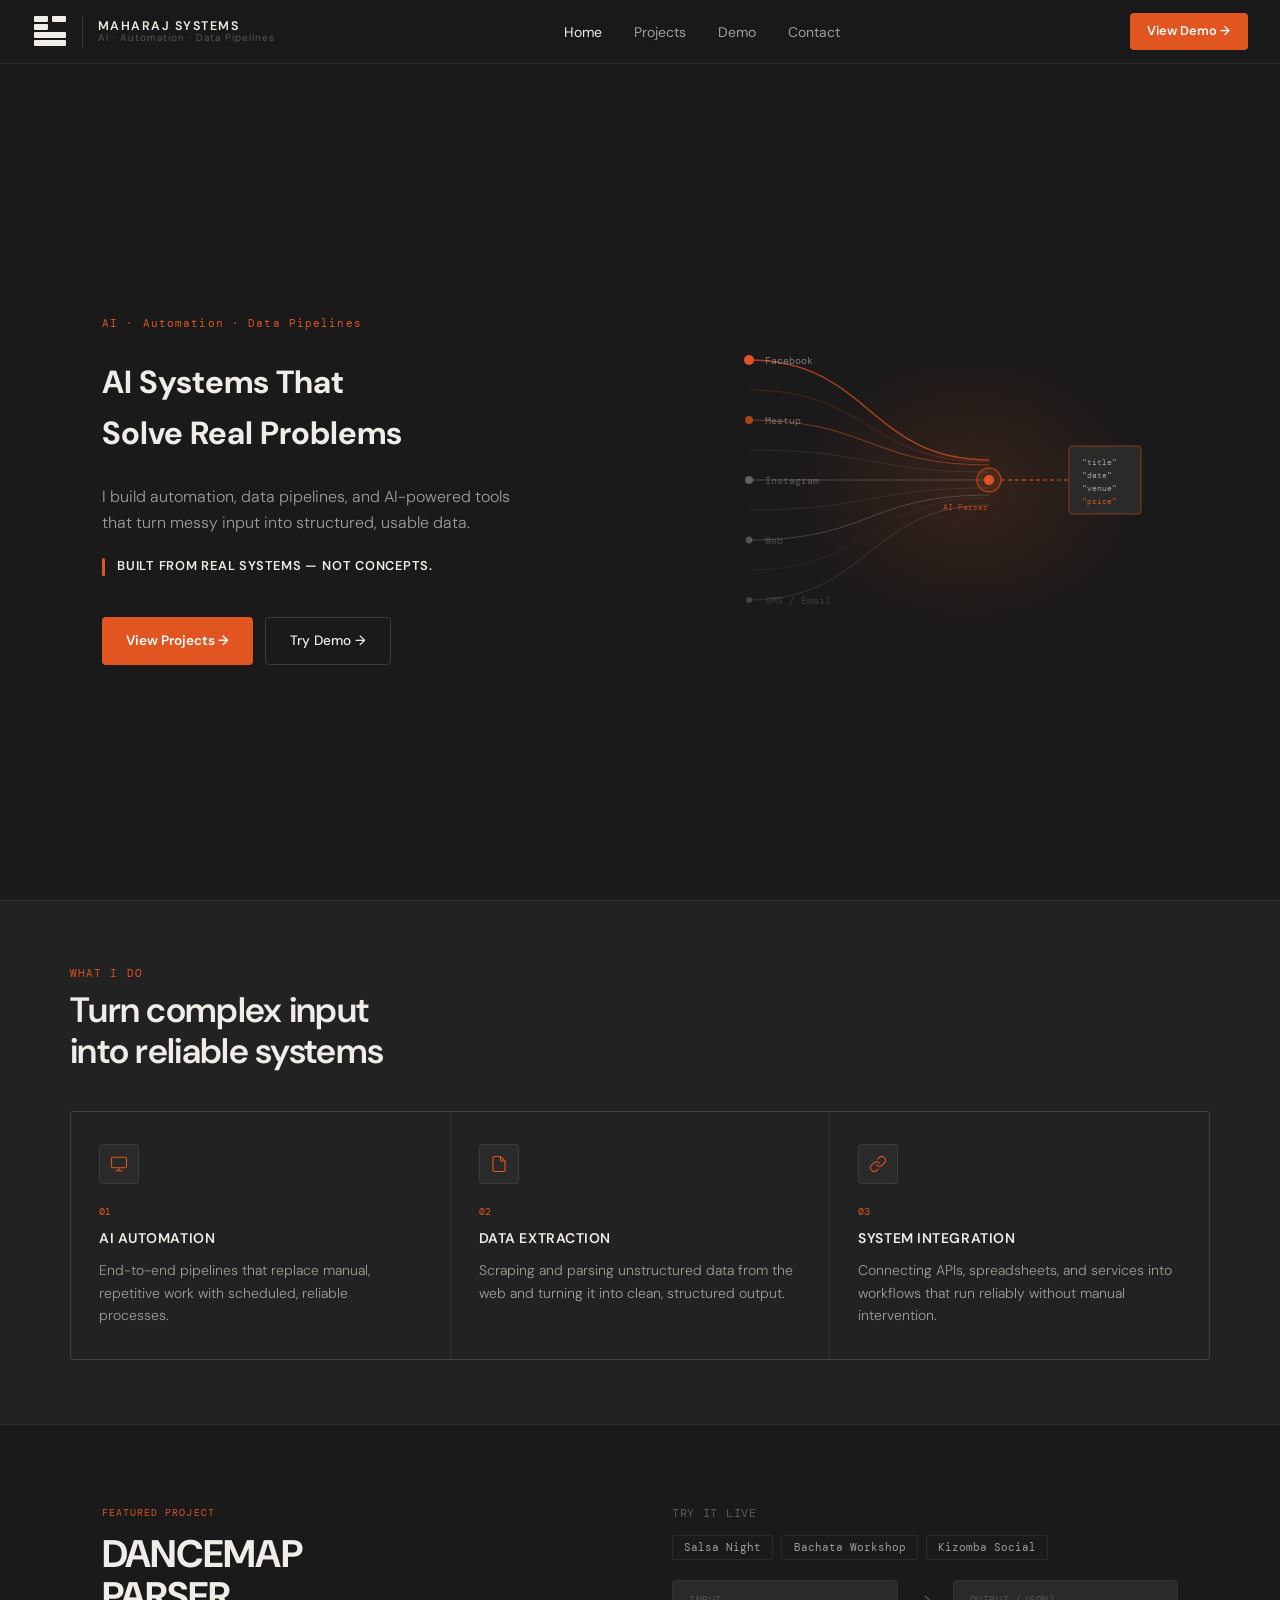
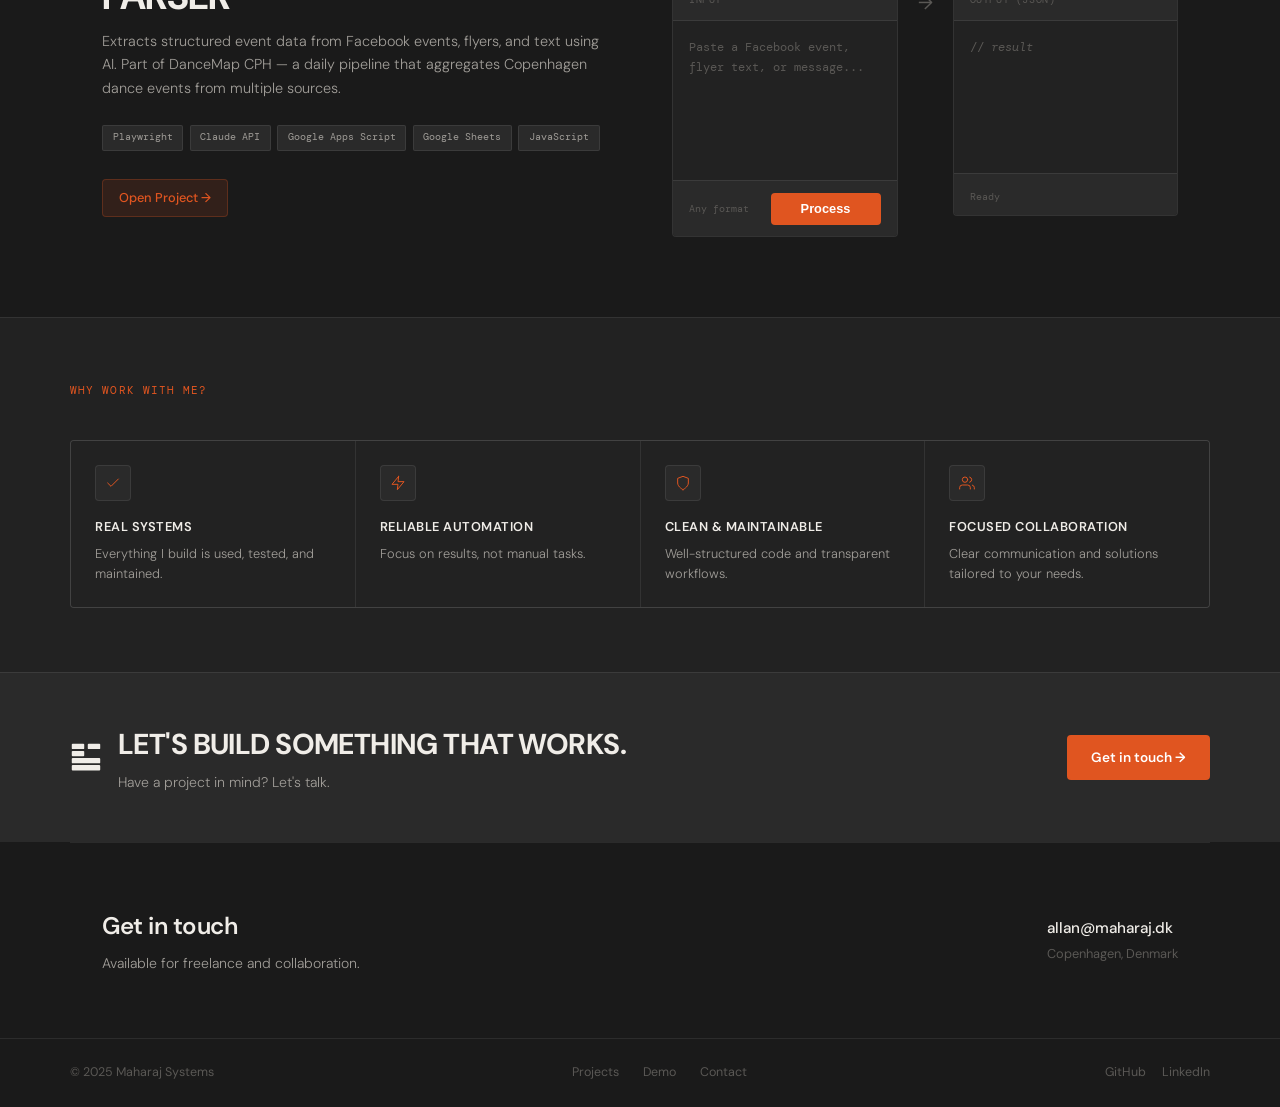
==== index.html @ 6505df43 "Add files via upload" ====
<!DOCTYPE html>
<html lang="en">
<head>
  <meta charset="UTF-8"/>
  <meta name="viewport" content="width=device-width, initial-scale=1.0"/>
  <title>Maharaj Systems — AI · Automation · Data Pipelines</title>
  <meta name="description" content="I build automation, data pipelines, and AI-powered tools that turn messy input into structured, usable data."/>
  <meta property="og:title" content="Maharaj Systems"/>
  <meta property="og:url" content="https://maharaj.dk"/>
  <link rel="stylesheet" href="styles.css"/>
  <link rel="icon" href="data:image/svg+xml,<svg xmlns='http://www.w3.org/2000/svg' viewBox='0 0 32 32'><rect width='32' height='32' fill='%231a1a1a'/><rect x='6' y='8' width='8' height='16' rx='1' fill='%23e05520'/><rect x='18' y='8' width='8' height='16' rx='1' fill='%23e05520'/></svg>"/>
</head>
<body>

<!-- NAV -->
<nav>
  <a class="nav-logo" href="index.html">
    <!-- MS Logo SVG -->
    <svg width="36" height="36" viewBox="0 0 36 36" fill="none" xmlns="http://www.w3.org/2000/svg">
      <rect x="2" y="2" width="14" height="6" rx="1" fill="#f0ede8"/>
      <rect x="2" y="10" width="14" height="6" rx="1" fill="#f0ede8"/>
      <rect x="20" y="2" width="14" height="6" rx="1" fill="#f0ede8"/>
      <rect x="2" y="18" width="32" height="6" rx="1" fill="#f0ede8"/>
      <rect x="2" y="26" width="32" height="6" rx="1" fill="#f0ede8"/>
    </svg>
    <div class="nav-logo-divider"></div>
    <div class="nav-logo-text">
      <span class="nav-logo-name">Maharaj Systems</span>
      <span class="nav-logo-tag">AI · Automation · Data Pipelines</span>
    </div>
  </a>
  <button class="nav-toggle" aria-label="Toggle menu">
    <span></span><span></span><span></span>
  </button>
  <ul class="nav-links">
    <li><a href="index.html" class="active">Home</a></li>
    <li><a href="projects.html">Projects</a></li>
    <li><a href="demo.html">Demo</a></li>
    <li><a href="#contact">Contact</a></li>
  </ul>
  <a href="demo.html" class="btn-nav">View Demo →</a>
</nav>

<main>

  <!-- HERO -->
  <div class="hero-wrap">
    <div class="hero-content">
      <p class="hero-label">AI · Automation · Data Pipelines</p>
      <h1>AI Systems That<br>Solve Real Problems</h1>
      <p class="hero-sub">I build automation, data pipelines, and AI-powered tools that turn messy input into structured, usable data.</p>
      <div class="hero-proof">
        <div class="hero-proof-bar"></div>
        <span class="hero-proof-text">Built from real systems — not concepts.</span>
      </div>
      <div class="hero-actions">
        <a href="projects.html" class="btn-primary">View Projects →</a>
        <a href="demo.html" class="btn-secondary">Try Demo →</a>
      </div>
    </div>

    <!-- Pipeline graphic -->
    <div class="hero-graphic">
      <svg class="pipeline-svg" viewBox="0 0 480 420" fill="none" xmlns="http://www.w3.org/2000/svg">
        <defs>
          <radialGradient id="glow" cx="50%" cy="50%" r="50%">
            <stop offset="0%" stop-color="#e05520" stop-opacity="0.15"/>
            <stop offset="100%" stop-color="#e05520" stop-opacity="0"/>
          </radialGradient>
        </defs>

        <!-- Background glow -->
        <ellipse cx="300" cy="210" rx="180" ry="140" fill="url(#glow)"/>

        <!-- Flow lines from left nodes to right -->
        <path d="M 80 80 C 200 80 200 180 320 180" stroke="#e05520" stroke-width="1.5" stroke-opacity="0.7" fill="none"/>
        <path d="M 80 140 C 200 140 200 185 320 185" stroke="#e05520" stroke-width="1.2" stroke-opacity="0.5" fill="none"/>
        <path d="M 80 200 C 200 200 200 200 320 200" stroke="#a8a69f" stroke-width="1" stroke-opacity="0.35" fill="none"/>
        <path d="M 80 260 C 200 260 200 215 320 215" stroke="#a8a69f" stroke-width="1" stroke-opacity="0.3" fill="none"/>
        <path d="M 80 320 C 200 320 200 225 320 225" stroke="#a8a69f" stroke-width="0.8" stroke-opacity="0.25" fill="none"/>

        <!-- Extra subtle lines -->
        <path d="M 80 110 C 200 110 200 182 320 182" stroke="#e05520" stroke-width="0.7" stroke-opacity="0.35" fill="none"/>
        <path d="M 80 170 C 200 170 200 192 320 192" stroke="#a8a69f" stroke-width="0.7" stroke-opacity="0.22" fill="none"/>
        <path d="M 80 230 C 200 230 200 208 320 208" stroke="#a8a69f" stroke-width="0.7" stroke-opacity="0.2" fill="none"/>
        <path d="M 80 290 C 200 290 200 218 320 218" stroke="#a8a69f" stroke-width="0.6" stroke-opacity="0.15" fill="none"/>

        <!-- Left nodes (sources) -->
        <circle cx="80" cy="80"  r="5" fill="#e05520"/>
        <circle cx="80" cy="140" r="4" fill="#e05520" fill-opacity="0.7"/>
        <circle cx="80" cy="200" r="4" fill="#a8a69f" fill-opacity="0.5"/>
        <circle cx="80" cy="260" r="3.5" fill="#a8a69f" fill-opacity="0.4"/>
        <circle cx="80" cy="320" r="3" fill="#a8a69f" fill-opacity="0.3"/>

        <!-- Source labels -->
        <text x="96" y="84" font-family="DM Mono, monospace" font-size="10" fill="#a8a69f" fill-opacity="0.7">Facebook</text>
        <text x="96" y="144" font-family="DM Mono, monospace" font-size="10" fill="#a8a69f" fill-opacity="0.6">Meetup</text>
        <text x="96" y="204" font-family="DM Mono, monospace" font-size="10" fill="#a8a69f" fill-opacity="0.45">Instagram</text>
        <text x="96" y="264" font-family="DM Mono, monospace" font-size="10" fill="#a8a69f" fill-opacity="0.35">Web</text>
        <text x="96" y="324" font-family="DM Mono, monospace" font-size="10" fill="#a8a69f" fill-opacity="0.25">SMS / Email</text>

        <!-- Right collector node -->
        <circle cx="320" cy="200" r="12" fill="#e05520" fill-opacity="0.15" stroke="#e05520" stroke-width="1.5" stroke-opacity="0.6"/>
        <circle cx="320" cy="200" r="5" fill="#e05520"/>

        <!-- Output line -->
        <path d="M 332 200 L 400 200" stroke="#e05520" stroke-width="1.5" stroke-opacity="0.7" stroke-dasharray="4 3"/>

        <!-- Output box -->
        <rect x="400" y="166" width="72" height="68" rx="3" fill="#2a2a2a" stroke="#e05520" stroke-width="1" stroke-opacity="0.5"/>
        <text x="413" y="185" font-family="DM Mono, monospace" font-size="7.5" fill="#a8a69f">"title"</text>
        <text x="413" y="198" font-family="DM Mono, monospace" font-size="7.5" fill="#a8a69f">"date"</text>
        <text x="413" y="211" font-family="DM Mono, monospace" font-size="7.5" fill="#a8a69f">"venue"</text>
        <text x="413" y="224" font-family="DM Mono, monospace" font-size="7.5" fill="#e05520">"price"</text>

        <!-- Collector label -->
        <text x="296" y="230" font-family="DM Mono, monospace" font-size="8" fill="#e05520" fill-opacity="0.8" text-anchor="middle">AI Parser</text>
      </svg>
    </div>
  </div>

  <!-- WHAT I DO -->
  <div class="services-wrap">
    <div class="services-inner">
      <p class="section-label">What I do</p>
      <h2 class="section-title">Turn complex input<br>into reliable systems</h2>
      <div class="services-grid">
        <div class="svc-card fade-in">
          <div class="svc-icon">
            <svg width="18" height="18" viewBox="0 0 24 24" fill="none" stroke="#e05520" stroke-width="1.5" stroke-linecap="round">
              <rect x="2" y="3" width="20" height="14" rx="2"/><path d="M8 21h8M12 17v4"/>
            </svg>
          </div>
          <div class="svc-num">01</div>
          <div class="svc-title">AI Automation</div>
          <p class="svc-desc">End-to-end pipelines that replace manual, repetitive work with scheduled, reliable processes.</p>
        </div>
        <div class="svc-card fade-in">
          <div class="svc-icon">
            <svg width="18" height="18" viewBox="0 0 24 24" fill="none" stroke="#e05520" stroke-width="1.5" stroke-linecap="round">
              <path d="M14 2H6a2 2 0 0 0-2 2v16a2 2 0 0 0 2 2h12a2 2 0 0 0 2-2V8z"/><polyline points="14 2 14 8 20 8"/>
            </svg>
          </div>
          <div class="svc-num">02</div>
          <div class="svc-title">Data Extraction</div>
          <p class="svc-desc">Scraping and parsing unstructured data from the web and turning it into clean, structured output.</p>
        </div>
        <div class="svc-card fade-in">
          <div class="svc-icon">
            <svg width="18" height="18" viewBox="0 0 24 24" fill="none" stroke="#e05520" stroke-width="1.5" stroke-linecap="round">
              <path d="M10 13a5 5 0 0 0 7.54.54l3-3a5 5 0 0 0-7.07-7.07l-1.72 1.71"/><path d="M14 11a5 5 0 0 0-7.54-.54l-3 3a5 5 0 0 0 7.07 7.07l1.71-1.71"/>
            </svg>
          </div>
          <div class="svc-num">03</div>
          <div class="svc-title">System Integration</div>
          <p class="svc-desc">Connecting APIs, spreadsheets, and services into workflows that run reliably without manual intervention.</p>
        </div>
      </div>
    </div>
  </div>

  <!-- FEATURED PROJECT + LIVE DEMO -->
  <div class="featured-wrap">
    <div class="featured-inner">
      <div class="featured-left fade-in">
        <p class="featured-tag">Featured project</p>
        <h2 class="featured-title">DanceMap<br>Parser</h2>
        <p class="featured-desc">Extracts structured event data from Facebook events, flyers, and text using AI. Part of DanceMap CPH — a daily pipeline that aggregates Copenhagen dance events from multiple sources.</p>
        <div class="featured-tags">
          <span class="tag">Playwright</span>
          <span class="tag">Claude API</span>
          <span class="tag">Google Apps Script</span>
          <span class="tag">Google Sheets</span>
          <span class="tag">JavaScript</span>
        </div>
        <a href="projects.html#dancemap" class="btn-accent-outline">Open Project →</a>
      </div>

      <div class="featured-right fade-in">
        <p style="font-size:.72rem;font-family:var(--font-m);color:var(--text-3);letter-spacing:.06em;text-transform:uppercase;margin-bottom:.75rem;">Try it live</p>
        <div class="demo-chips-row">
          <button class="demo-chip">Salsa Night</button>
          <button class="demo-chip">Bachata Workshop</button>
          <button class="demo-chip">Kizomba Social</button>
        </div>
        <div style="display:grid;grid-template-columns:1fr auto 1fr;gap:.75rem;align-items:start;">
          <div class="demo-card">
            <div class="demo-card-header">
              <span class="demo-card-title">Input</span>
            </div>
            <div class="demo-card-body">
              <textarea class="demo-ta" id="input" placeholder="Paste a Facebook event, flyer text, or message..."></textarea>
            </div>
            <div class="demo-card-footer">
              <span class="demo-hint">Any format</span>
              <button class="btn-process" id="processBtn">Process</button>
            </div>
          </div>
          <div class="demo-arrow">→</div>
          <div class="demo-card">
            <div class="demo-card-header">
              <span class="demo-card-title">Output (JSON)</span>
            </div>
            <div class="demo-card-body">
              <div class="demo-output" id="output"><span style="color:var(--text-3);font-style:italic">// result</span></div>
            </div>
            <div class="demo-status-bar">
              <span class="demo-status-txt" id="demoStatus">Ready</span>
            </div>
          </div>
        </div>
      </div>
    </div>
  </div>

  <!-- WHY WORK WITH ME -->
  <div class="why-wrap">
    <div class="why-inner">
      <p class="section-label">Why work with me?</p>
      <div class="why-grid">
        <div class="why-card fade-in">
          <div class="why-icon">
            <svg width="16" height="16" viewBox="0 0 24 24" fill="none" stroke="#e05520" stroke-width="1.5" stroke-linecap="round"><polyline points="20 6 9 17 4 12"/></svg>
          </div>
          <div class="why-title">Real Systems</div>
          <p class="why-desc">Everything I build is used, tested, and maintained.</p>
        </div>
        <div class="why-card fade-in">
          <div class="why-icon">
            <svg width="16" height="16" viewBox="0 0 24 24" fill="none" stroke="#e05520" stroke-width="1.5" stroke-linecap="round"><polygon points="13 2 3 14 12 14 11 22 21 10 12 10 13 2"/></svg>
          </div>
          <div class="why-title">Reliable Automation</div>
          <p class="why-desc">Focus on results, not manual tasks.</p>
        </div>
        <div class="why-card fade-in">
          <div class="why-icon">
            <svg width="16" height="16" viewBox="0 0 24 24" fill="none" stroke="#e05520" stroke-width="1.5" stroke-linecap="round"><path d="M12 22s8-4 8-10V5l-8-3-8 3v7c0 6 8 10 8 10z"/></svg>
          </div>
          <div class="why-title">Clean & Maintainable</div>
          <p class="why-desc">Well-structured code and transparent workflows.</p>
        </div>
        <div class="why-card fade-in">
          <div class="why-icon">
            <svg width="16" height="16" viewBox="0 0 24 24" fill="none" stroke="#e05520" stroke-width="1.5" stroke-linecap="round"><path d="M17 21v-2a4 4 0 0 0-4-4H5a4 4 0 0 0-4 4v2"/><circle cx="9" cy="7" r="4"/><path d="M23 21v-2a4 4 0 0 0-3-3.87"/><path d="M16 3.13a4 4 0 0 1 0 7.75"/></svg>
          </div>
          <div class="why-title">Focused Collaboration</div>
          <p class="why-desc">Clear communication and solutions tailored to your needs.</p>
        </div>
      </div>
    </div>
  </div>

  <!-- CTA BANNER -->
  <div class="cta-banner">
    <div class="cta-inner">
      <div class="cta-logo-area">
        <svg width="32" height="32" viewBox="0 0 36 36" fill="none" xmlns="http://www.w3.org/2000/svg">
          <rect x="2" y="2" width="14" height="6" rx="1" fill="#f0ede8"/>
          <rect x="2" y="10" width="14" height="6" rx="1" fill="#f0ede8"/>
          <rect x="20" y="2" width="14" height="6" rx="1" fill="#f0ede8"/>
          <rect x="2" y="18" width="32" height="6" rx="1" fill="#f0ede8"/>
          <rect x="2" y="26" width="32" height="6" rx="1" fill="#f0ede8"/>
        </svg>
        <div class="cta-text">
          <h2>Let's build something that works.</h2>
          <p>Have a project in mind? Let's talk.</p>
        </div>
      </div>
      <a href="mailto:allan@maharaj.dk" class="btn-primary">Get in touch →</a>
    </div>
  </div>

  <!-- CONTACT -->
  <section id="contact" class="contact-section fade-in">
    <div>
      <h2 class="contact-title">Get in touch</h2>
      <p class="contact-sub">Available for freelance and collaboration.</p>
    </div>
    <div>
      <a href="mailto:allan@maharaj.dk" class="contact-email">allan@maharaj.dk</a>
      <p class="contact-loc">Copenhagen, Denmark</p>
    </div>
  </section>

</main>

<footer>
  <div class="footer-inner">
    <div class="footer-copy">© 2025 Maharaj Systems</div>
    <div class="footer-links">
      <a href="projects.html">Projects</a>
      <a href="demo.html">Demo</a>
      <a href="#contact">Contact</a>
    </div>
    <div class="footer-social">
      <a href="#">GitHub</a>
      <a href="#">LinkedIn</a>
    </div>
  </div>
</footer>

<script src="app.js"></script>
</body>
</html>
---- styles.css ----
@import url('https://fonts.googleapis.com/css2?family=DM+Sans:ital,opsz,wght@0,9..40,300;0,9..40,400;0,9..40,500;0,9..40,600;0,9..40,700;1,9..40,300&family=DM+Mono:wght@400;500&display=swap');

*, *::before, *::after { box-sizing: border-box; margin: 0; padding: 0; }

:root {
  --bg:        #1a1a1a;
  --bg-2:      #222222;
  --bg-3:      #2a2a2a;
  --bg-4:      #333333;
  --surface:   #242424;
  --text:      #f0ede8;
  --text-2:    #a09d98;
  --text-3:    #5a5855;
  --accent:    #e05520;
  --accent-h:  #f06030;
  --accent-2:  rgba(224,85,32,0.12);
  --border:    rgba(255,255,255,0.08);
  --border-2:  rgba(255,255,255,0.14);
  --font-s:    'DM Sans', system-ui, sans-serif;
  --font-m:    'DM Mono', monospace;
  --r:         4px;
  --max:       1140px;
}

html { scroll-behavior: smooth; }

body {
  background: var(--bg);
  color: var(--text);
  font-family: var(--font-s);
  font-size: 16px;
  line-height: 1.6;
  -webkit-font-smoothing: antialiased;
  overflow-x: hidden;
}

::selection { background: var(--accent); color: #fff; }

/* ── NAV ── */
nav {
  position: fixed;
  top: 0; left: 0; right: 0;
  z-index: 100;
  height: 64px;
  display: flex;
  align-items: center;
  justify-content: space-between;
  padding: 0 2rem;
  background: rgba(26,26,26,0.92);
  backdrop-filter: blur(12px);
  border-bottom: 1px solid var(--border);
}

.nav-logo {
  display: flex;
  align-items: center;
  gap: 0.9rem;
  text-decoration: none;
}

.nav-logo-divider {
  width: 1px;
  height: 32px;
  background: var(--border-2);
}

.nav-logo-text {
  display: flex;
  flex-direction: column;
  gap: 1px;
}

.nav-logo-name {
  font-size: 0.78rem;
  font-weight: 600;
  letter-spacing: 0.12em;
  text-transform: uppercase;
  color: var(--text);
  line-height: 1;
}

.nav-logo-tag {
  font-size: 0.62rem;
  font-weight: 400;
  letter-spacing: 0.1em;
  color: var(--text-3);
  line-height: 1;
}

.nav-links {
  display: flex;
  align-items: center;
  gap: 2rem;
  list-style: none;
}

.nav-links a {
  font-size: 0.875rem;
  color: var(--text-2);
  text-decoration: none;
  transition: color 0.15s;
}
.nav-links a:hover,
.nav-links a.active { color: var(--text); }

.btn-nav {
  font-size: 0.8rem;
  font-weight: 600;
  color: #fff;
  background: var(--accent);
  border: none;
  padding: 0.5rem 1.1rem;
  border-radius: var(--r);
  text-decoration: none;
  display: inline-flex;
  align-items: center;
  gap: 0.4rem;
  transition: background 0.15s;
  cursor: pointer;
}
.btn-nav:hover { background: var(--accent-h); }

.nav-toggle {
  display: none;
  flex-direction: column;
  gap: 5px;
  background: none;
  border: none;
  cursor: pointer;
  padding: 4px;
}
.nav-toggle span { display: block; width: 20px; height: 1.5px; background: var(--text); }

main { padding-top: 64px; }

/* ── HERO ── */
.hero-wrap {
  min-height: calc(100vh - 64px);
  display: grid;
  grid-template-columns: 1fr 1fr;
  align-items: center;
  gap: 0;
  max-width: var(--max);
  margin: 0 auto;
  padding: 5rem 2rem 4rem;
}

.hero-content { padding-right: 2rem; }

.hero-label {
  font-family: var(--font-m);
  font-size: 0.7rem;
  color: var(--accent);
  letter-spacing: 0.1em;
  margin-bottom: 1.5rem;
  animation: fadeUp 0.5s ease both;
}

.hero h1 {
  font-size: clamp(2.5rem, 5vw, 4rem);
  font-weight: 700;
  line-height: 1.05;
  letter-spacing: -0.02em;
  color: var(--text);
  animation: fadeUp 0.5s ease 0.07s both;
}

.hero-sub {
  margin-top: 1.5rem;
  font-size: 1rem;
  color: var(--text-2);
  max-width: 440px;
  line-height: 1.65;
  font-weight: 300;
  animation: fadeUp 0.5s ease 0.12s both;
}

.hero-proof {
  margin-top: 1.25rem;
  display: flex;
  align-items: center;
  gap: 0.75rem;
  animation: fadeUp 0.5s ease 0.15s both;
}

.hero-proof-bar {
  width: 3px;
  height: 18px;
  background: var(--accent);
  border-radius: 2px;
  flex-shrink: 0;
}

.hero-proof-text {
  font-size: 0.8rem;
  font-weight: 600;
  letter-spacing: 0.06em;
  text-transform: uppercase;
  color: var(--text);
}

.hero-actions {
  display: flex;
  gap: 0.75rem;
  margin-top: 2.5rem;
  flex-wrap: wrap;
  animation: fadeUp 0.5s ease 0.18s both;
}

/* ── PIPELINE GRAPHIC ── */
.hero-graphic {
  display: flex;
  align-items: center;
  justify-content: center;
  animation: fadeUp 0.6s ease 0.2s both;
}

.pipeline-svg {
  width: 100%;
  max-width: 480px;
  height: auto;
}

/* ── BUTTONS ── */
.btn-primary {
  font-size: 0.85rem;
  font-weight: 600;
  color: #fff;
  background: var(--accent);
  border: none;
  padding: 0.75rem 1.5rem;
  border-radius: var(--r);
  text-decoration: none;
  display: inline-flex;
  align-items: center;
  gap: 0.4rem;
  transition: background 0.15s;
  cursor: pointer;
}
.btn-primary:hover { background: var(--accent-h); }

.btn-secondary {
  font-size: 0.85rem;
  font-weight: 500;
  color: var(--text);
  background: transparent;
  border: 1px solid var(--border-2);
  padding: 0.75rem 1.5rem;
  border-radius: var(--r);
  text-decoration: none;
  display: inline-flex;
  align-items: center;
  gap: 0.4rem;
  transition: border-color 0.15s;
  cursor: pointer;
}
.btn-secondary:hover { border-color: var(--text-2); }

.btn-outline {
  font-size: 0.8rem;
  font-weight: 400;
  color: var(--text-2);
  background: transparent;
  border: 1px solid var(--border);
  padding: 0.5rem 1rem;
  border-radius: var(--r);
  text-decoration: none;
  display: inline-flex;
  align-items: center;
  gap: 0.35rem;
  transition: all 0.15s;
  cursor: pointer;
}
.btn-outline:hover { color: var(--text); border-color: var(--border-2); }

.btn-accent-outline {
  font-size: 0.8rem;
  font-weight: 500;
  color: var(--accent);
  background: var(--accent-2);
  border: 1px solid rgba(224,85,32,0.25);
  padding: 0.5rem 1rem;
  border-radius: var(--r);
  text-decoration: none;
  display: inline-flex;
  align-items: center;
  gap: 0.35rem;
  transition: background 0.15s;
  cursor: pointer;
}
.btn-accent-outline:hover { background: rgba(224,85,32,0.2); }

/* ── SECTION ── */
.section {
  padding: 5rem 2rem;
  max-width: var(--max);
  margin: 0 auto;
}

.section-label {
  font-family: var(--font-m);
  font-size: 0.68rem;
  color: var(--accent);
  letter-spacing: 0.1em;
  text-transform: uppercase;
  margin-bottom: 0.5rem;
}

.section-title {
  font-size: clamp(1.5rem, 3vw, 2.2rem);
  font-weight: 600;
  letter-spacing: -0.02em;
  line-height: 1.15;
  color: var(--text);
}

/* ── SERVICES ── */
.services-wrap {
  border-top: 1px solid var(--border);
  background: var(--bg-2);
  padding: 4rem 2rem;
}

.services-inner {
  max-width: var(--max);
  margin: 0 auto;
}

.services-grid {
  display: grid;
  grid-template-columns: repeat(3, 1fr);
  gap: 1px;
  background: var(--border);
  border: 1px solid var(--border);
  border-radius: var(--r);
  overflow: hidden;
  margin-top: 2.5rem;
}

.svc-card {
  background: var(--bg-2);
  padding: 2rem 1.75rem;
  transition: background 0.15s;
}
.svc-card:hover { background: var(--bg-3); }

.svc-icon {
  width: 40px; height: 40px;
  background: var(--bg-3);
  border: 1px solid var(--border);
  border-radius: var(--r);
  display: flex;
  align-items: center;
  justify-content: center;
  margin-bottom: 1.25rem;
}

.svc-num {
  font-family: var(--font-m);
  font-size: 0.65rem;
  color: var(--accent);
  margin-bottom: 0.4rem;
}

.svc-title {
  font-size: 0.875rem;
  font-weight: 600;
  letter-spacing: 0.04em;
  text-transform: uppercase;
  color: var(--text);
  margin-bottom: 0.6rem;
}

.svc-desc {
  font-size: 0.875rem;
  color: var(--text-2);
  line-height: 1.6;
  font-weight: 300;
}

/* ── FEATURED ── */
.featured-wrap {
  border-top: 1px solid var(--border);
  background: var(--bg);
}

.featured-inner {
  max-width: var(--max);
  margin: 0 auto;
  padding: 5rem 2rem;
  display: grid;
  grid-template-columns: 1fr 1fr;
  gap: 4rem;
  align-items: start;
}

.featured-left {}

.featured-tag {
  font-family: var(--font-m);
  font-size: 0.65rem;
  color: var(--accent);
  letter-spacing: 0.1em;
  text-transform: uppercase;
  margin-bottom: 0.75rem;
}

.featured-title {
  font-size: clamp(1.8rem, 3vw, 2.5rem);
  font-weight: 700;
  letter-spacing: -0.02em;
  line-height: 1.1;
  color: var(--text);
  margin-bottom: 0.75rem;
  text-transform: uppercase;
}

.featured-desc {
  font-size: 0.9rem;
  color: var(--text-2);
  line-height: 1.65;
  margin-bottom: 1.5rem;
  font-weight: 300;
}

.featured-tags {
  display: flex;
  flex-wrap: wrap;
  gap: 0.4rem;
  margin-bottom: 1.75rem;
}

.tag {
  font-family: var(--font-m);
  font-size: 0.65rem;
  padding: 0.22rem 0.6rem;
  background: var(--bg-3);
  border: 1px solid var(--border);
  border-radius: 2px;
  color: var(--text-2);
}

/* ── DEMO PANEL (featured + demo page) ── */
.demo-card {
  background: var(--bg-2);
  border: 1px solid var(--border);
  border-radius: var(--r);
  overflow: hidden;
}

.demo-card-header {
  padding: 0.7rem 1rem;
  border-bottom: 1px solid var(--border);
  display: flex;
  align-items: center;
  justify-content: space-between;
  background: var(--bg-3);
}

.demo-card-title {
  font-family: var(--font-m);
  font-size: 0.65rem;
  color: var(--text-3);
  letter-spacing: 0.06em;
  text-transform: uppercase;
}

.demo-card-body { padding: 1rem; }

textarea.demo-ta {
  width: 100%;
  min-height: 120px;
  background: transparent;
  border: none;
  outline: none;
  color: var(--text);
  font-family: var(--font-m);
  font-size: 0.78rem;
  line-height: 1.65;
  resize: none;
  caret-color: var(--accent);
}
textarea.demo-ta::placeholder { color: var(--text-3); }

.demo-card-footer {
  padding: 0.7rem 1rem;
  border-top: 1px solid var(--border);
  display: flex;
  align-items: center;
  justify-content: space-between;
  background: var(--bg-3);
}

.demo-hint {
  font-family: var(--font-m);
  font-size: 0.62rem;
  color: var(--text-3);
}

.demo-arrow {
  color: var(--text-3);
  font-size: 1.2rem;
  text-align: center;
  padding: 0.5rem;
}

.demo-output {
  min-height: 120px;
  font-family: var(--font-m);
  font-size: 0.75rem;
  line-height: 1.7;
  white-space: pre-wrap;
  word-break: break-word;
  color: var(--text-3);
}

.json-key    { color: #a78bfa; }
.json-string { color: var(--text); }
.json-number { color: var(--accent); }
.json-null   { color: var(--text-3); }
.json-bool   { color: var(--accent); }

.demo-status-bar {
  padding: 0.5rem 1rem;
  border-top: 1px solid var(--border);
  background: var(--bg-3);
}
.demo-status-txt {
  font-family: var(--font-m);
  font-size: 0.62rem;
  color: var(--text-3);
}
.demo-status-txt.done { color: var(--accent); }

/* ── FULL DEMO PAGE ── */
.demo-page-grid {
  display: grid;
  grid-template-columns: 1fr 1fr;
  gap: 1.5rem;
  margin-top: 0;
}

.demo-page-grid textarea.demo-ta { min-height: 240px; }
.demo-page-grid .demo-output { min-height: 240px; }

/* ── WHY WORK WITH ME ── */
.why-wrap {
  border-top: 1px solid var(--border);
  background: var(--bg-2);
  padding: 4rem 2rem;
}

.why-inner {
  max-width: var(--max);
  margin: 0 auto;
}

.why-grid {
  display: grid;
  grid-template-columns: repeat(4, 1fr);
  gap: 1px;
  background: var(--border);
  border: 1px solid var(--border);
  border-radius: var(--r);
  overflow: hidden;
  margin-top: 2.5rem;
}

.why-card {
  background: var(--bg-2);
  padding: 1.5rem;
  transition: background 0.15s;
}
.why-card:hover { background: var(--bg-3); }

.why-icon {
  width: 36px; height: 36px;
  background: var(--bg-3);
  border: 1px solid var(--border);
  border-radius: var(--r);
  display: flex;
  align-items: center;
  justify-content: center;
  margin-bottom: 1rem;
}

.why-title {
  font-size: 0.8rem;
  font-weight: 600;
  letter-spacing: 0.04em;
  text-transform: uppercase;
  color: var(--text);
  margin-bottom: 0.4rem;
}

.why-desc {
  font-size: 0.8rem;
  color: var(--text-2);
  line-height: 1.55;
  font-weight: 300;
}

/* ── CTA FOOTER BANNER ── */
.cta-banner {
  border-top: 1px solid var(--border);
  background: var(--bg-3);
  padding: 3rem 2rem;
}

.cta-inner {
  max-width: var(--max);
  margin: 0 auto;
  display: flex;
  align-items: center;
  justify-content: space-between;
  gap: 2rem;
  flex-wrap: wrap;
}

.cta-logo-area {
  display: flex;
  align-items: center;
  gap: 1rem;
}

.cta-text h2 {
  font-size: clamp(1.3rem, 3vw, 1.8rem);
  font-weight: 700;
  letter-spacing: -0.02em;
  color: var(--text);
  text-transform: uppercase;
}

.cta-text p {
  font-size: 0.875rem;
  color: var(--text-2);
  margin-top: 0.25rem;
  font-weight: 300;
}

/* ── PROJECTS PAGE ── */
.page-header {
  padding: 5rem 2rem 3.5rem;
  max-width: var(--max);
  margin: 0 auto;
  border-bottom: 1px solid var(--border);
}

.page-header h1 {
  font-size: clamp(2rem, 5vw, 3rem);
  font-weight: 700;
  letter-spacing: -0.03em;
  line-height: 1.05;
  animation: fadeUp 0.5s ease 0.07s both;
}

.page-header p {
  font-size: 0.95rem;
  color: var(--text-2);
  margin-top: 0.75rem;
  font-weight: 300;
  animation: fadeUp 0.5s ease 0.12s both;
}

.projects-list { max-width: var(--max); margin: 0 auto; }

.project-card {
  display: grid;
  grid-template-columns: 1fr 180px;
  gap: 2rem;
  align-items: start;
  padding: 2.5rem 2rem;
  border-bottom: 1px solid var(--border);
  transition: background 0.15s;
}
.project-card:hover { background: var(--bg-2); }

.project-index {
  font-family: var(--font-m);
  font-size: 0.65rem;
  color: var(--text-3);
  margin-bottom: 0.6rem;
}

.project-title {
  font-size: 1.25rem;
  font-weight: 600;
  letter-spacing: -0.02em;
  margin-bottom: 0.5rem;
  color: var(--text);
}

.project-desc {
  font-size: 0.9rem;
  color: var(--text-2);
  line-height: 1.65;
  margin-bottom: 1.25rem;
  max-width: 540px;
  font-weight: 300;
}

.project-bullets {
  list-style: none;
  display: flex;
  flex-direction: column;
  gap: 0.4rem;
  margin-bottom: 1.25rem;
}
.project-bullets li {
  font-size: 0.875rem;
  color: var(--text-2);
  display: flex;
  align-items: flex-start;
  gap: 0.6rem;
  font-weight: 300;
}
.project-bullets li::before {
  content: '—';
  color: var(--accent);
  font-size: 0.75rem;
  margin-top: 0.2rem;
  flex-shrink: 0;
}

.project-actions {
  display: flex;
  flex-direction: column;
  gap: 0.5rem;
  align-items: flex-end;
}

.tags-row {
  display: flex;
  flex-wrap: wrap;
  gap: 0.4rem;
  margin-top: 0.25rem;
}

/* ── CONTACT SECTION ── */
.contact-section {
  border-top: 1px solid var(--border);
  padding: 4rem 2rem;
  max-width: var(--max);
  margin: 0 auto;
  display: flex;
  align-items: center;
  justify-content: space-between;
  gap: 2rem;
  flex-wrap: wrap;
}

.contact-title {
  font-size: 1.5rem;
  font-weight: 600;
  letter-spacing: -0.02em;
  margin-bottom: 0.4rem;
  color: var(--text);
}

.contact-sub {
  font-size: 0.875rem;
  color: var(--text-2);
  font-weight: 300;
}

.contact-email {
  font-size: 0.95rem;
  color: var(--text);
  text-decoration: none;
  display: block;
  margin-bottom: 0.25rem;
  font-weight: 500;
  transition: color 0.15s;
}
.contact-email:hover { color: var(--accent); }

.contact-loc {
  font-size: 0.8rem;
  color: var(--text-3);
}

/* ── FOOTER ── */
footer {
  border-top: 1px solid var(--border);
  padding: 1.5rem 2rem;
  background: var(--bg);
}

.footer-inner {
  max-width: var(--max);
  margin: 0 auto;
  display: flex;
  justify-content: space-between;
  align-items: center;
  flex-wrap: wrap;
  gap: 1rem;
}

.footer-copy {
  font-size: 0.78rem;
  color: var(--text-3);
}

.footer-links { display: flex; gap: 1.5rem; }
.footer-links a {
  font-size: 0.78rem;
  color: var(--text-3);
  text-decoration: none;
  transition: color 0.15s;
}
.footer-links a:hover { color: var(--text); }

.footer-social { display: flex; gap: 1rem; }
.footer-social a {
  font-size: 0.78rem;
  color: var(--text-3);
  text-decoration: none;
  transition: color 0.15s;
  display: flex;
  align-items: center;
  gap: 0.3rem;
}
.footer-social a:hover { color: var(--text); }

/* ── DEMO CHIPS ── */
.demo-chips-row {
  display: flex;
  gap: 0.5rem;
  flex-wrap: wrap;
  margin-bottom: 1.25rem;
}

.demo-chip {
  font-family: var(--font-m);
  font-size: 0.68rem;
  padding: 0.28rem 0.7rem;
  background: transparent;
  border: 1px solid var(--border);
  border-radius: 2px;
  color: var(--text-2);
  cursor: pointer;
  transition: all 0.15s;
}
.demo-chip:hover { border-color: var(--accent); color: var(--accent); }

/* ── PROCESS BTN ── */
.btn-process {
  font-size: 0.8rem;
  font-weight: 600;
  color: #fff;
  background: var(--accent);
  border: none;
  padding: 0.55rem 1.25rem;
  border-radius: var(--r);
  cursor: pointer;
  min-width: 110px;
  display: flex;
  align-items: center;
  justify-content: center;
  gap: 0.5rem;
  transition: background 0.15s;
}
.btn-process:hover { background: var(--accent-h); }
.btn-process:disabled { opacity: 0.4; cursor: not-allowed; }

.loader {
  width: 10px; height: 10px;
  border: 1.5px solid rgba(255,255,255,0.3);
  border-top-color: #fff;
  border-radius: 50%;
  animation: spin 0.6s linear infinite;
}

/* ── ANIMATIONS ── */
@keyframes fadeUp {
  from { opacity: 0; transform: translateY(10px); }
  to   { opacity: 1; transform: translateY(0); }
}
@keyframes spin { to { transform: rotate(360deg); } }

.fade-in {
  opacity: 0;
  transform: translateY(8px);
  transition: opacity 0.4s ease, transform 0.4s ease;
}
.fade-in.visible { opacity: 1; transform: translateY(0); }

/* ── RESPONSIVE ── */
@media (max-width: 900px) {
  .hero-wrap { grid-template-columns: 1fr; padding: 4rem 1.5rem 3rem; }
  .hero-graphic { display: none; }
  .featured-inner { grid-template-columns: 1fr; gap: 2rem; }
  .why-grid { grid-template-columns: repeat(2, 1fr); }
}

@media (max-width: 768px) {
  .nav-links, .btn-nav { display: none; }
  .nav-toggle { display: flex; }

  .nav-links.open {
    display: flex;
    flex-direction: column;
    position: absolute;
    top: 64px; left: 0; right: 0;
    background: rgba(26,26,26,0.97);
    border-bottom: 1px solid var(--border);
    gap: 0;
    list-style: none;
  }
  .nav-links.open li { border-bottom: 1px solid var(--border); }
  .nav-links.open a  { display: block; padding: 1rem 2rem; }

  .services-grid { grid-template-columns: 1fr; }
  .svc-card { border-right: none; border-bottom: 1px solid var(--border); }

  .project-card { grid-template-columns: 1fr; padding: 2rem 1.5rem; }
  .project-actions { align-items: flex-start; flex-direction: row; flex-wrap: wrap; }

  .demo-page-grid { grid-template-columns: 1fr; }

  .why-grid { grid-template-columns: 1fr; }

  .contact-section, .cta-inner { flex-direction: column; }

  .section, .page-header, .services-wrap,
  .featured-inner, .why-wrap, .cta-banner { padding-left: 1.5rem; padding-right: 1.5rem; }
}

@media (max-width: 480px) {
  .hero h1 { font-size: 2.25rem; }
  .hero-actions { flex-direction: column; }
  nav { padding: 0 1.5rem; }
}

::-webkit-scrollbar { width: 4px; }
::-webkit-scrollbar-track { background: var(--bg); }
::-webkit-scrollbar-thumb { background: var(--bg-4); border-radius: 2px; }
::-webkit-scrollbar-thumb:hover { background: var(--text-3); }
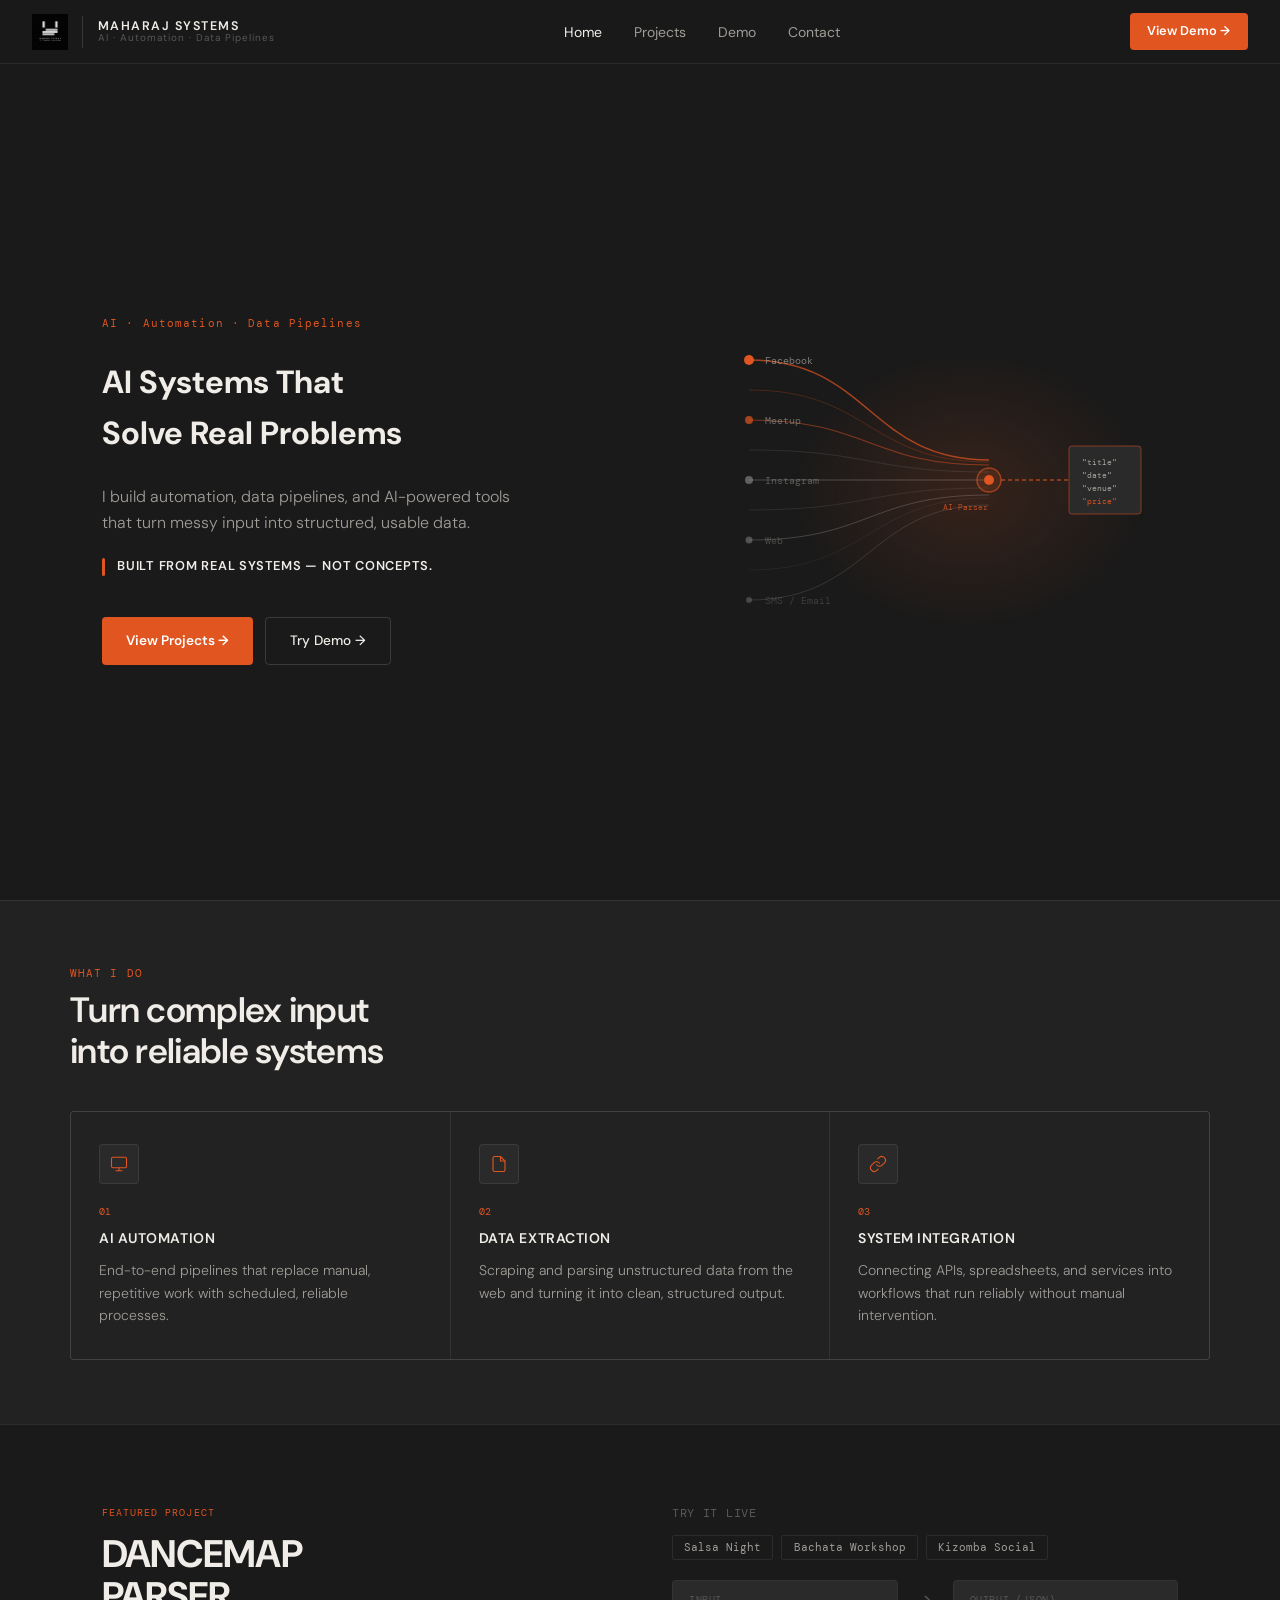
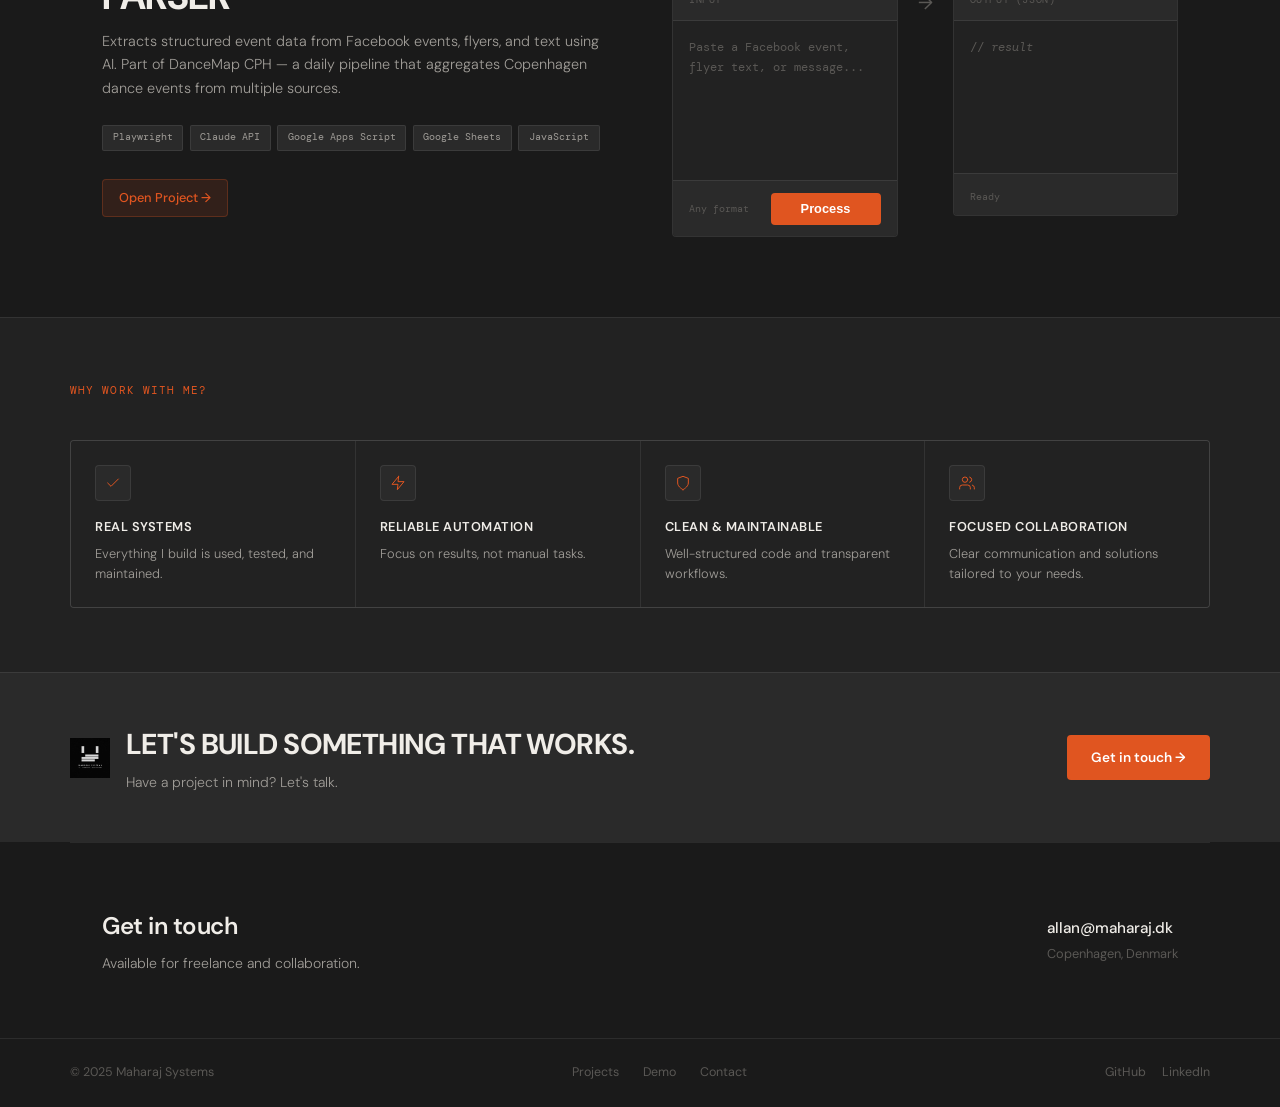
==== commit 2294da88: "Add files via upload" ====
--- a/index.html
+++ b/index.html
@@ -15,14 +15,7 @@
 <!-- NAV -->
 <nav>
   <a class="nav-logo" href="index.html">
-    <!-- MS Logo SVG -->
-    <svg width="36" height="36" viewBox="0 0 36 36" fill="none" xmlns="http://www.w3.org/2000/svg">
-      <rect x="2" y="2" width="14" height="6" rx="1" fill="#f0ede8"/>
-      <rect x="2" y="10" width="14" height="6" rx="1" fill="#f0ede8"/>
-      <rect x="20" y="2" width="14" height="6" rx="1" fill="#f0ede8"/>
-      <rect x="2" y="18" width="32" height="6" rx="1" fill="#f0ede8"/>
-      <rect x="2" y="26" width="32" height="6" rx="1" fill="#f0ede8"/>
-    </svg>
+    <img src="Logo.png" alt="Maharaj Systems" class="nav-logo-img"/>
     <div class="nav-logo-divider"></div>
     <div class="nav-logo-text">
       <span class="nav-logo-name">Maharaj Systems</span>
@@ -254,13 +247,7 @@
   <div class="cta-banner">
     <div class="cta-inner">
       <div class="cta-logo-area">
-        <svg width="32" height="32" viewBox="0 0 36 36" fill="none" xmlns="http://www.w3.org/2000/svg">
-          <rect x="2" y="2" width="14" height="6" rx="1" fill="#f0ede8"/>
-          <rect x="2" y="10" width="14" height="6" rx="1" fill="#f0ede8"/>
-          <rect x="20" y="2" width="14" height="6" rx="1" fill="#f0ede8"/>
-          <rect x="2" y="18" width="32" height="6" rx="1" fill="#f0ede8"/>
-          <rect x="2" y="26" width="32" height="6" rx="1" fill="#f0ede8"/>
-        </svg>
+        <img src="Logo.png" alt="Maharaj Systems" style="width:40px;height:40px;object-fit:contain;filter:invert(1);opacity:0.9;"/>
         <div class="cta-text">
           <h2>Let's build something that works.</h2>
           <p>Have a project in mind? Let's talk.</p>
--- a/styles.css
+++ b/styles.css
@@ -58,6 +58,14 @@
   text-decoration: none;
 }
 
+.nav-logo-img {
+  width: 36px;
+  height: 36px;
+  object-fit: contain;
+  filter: invert(1);
+  opacity: 0.92;
+}
+
 .nav-logo-divider {
   width: 1px;
   height: 32px;
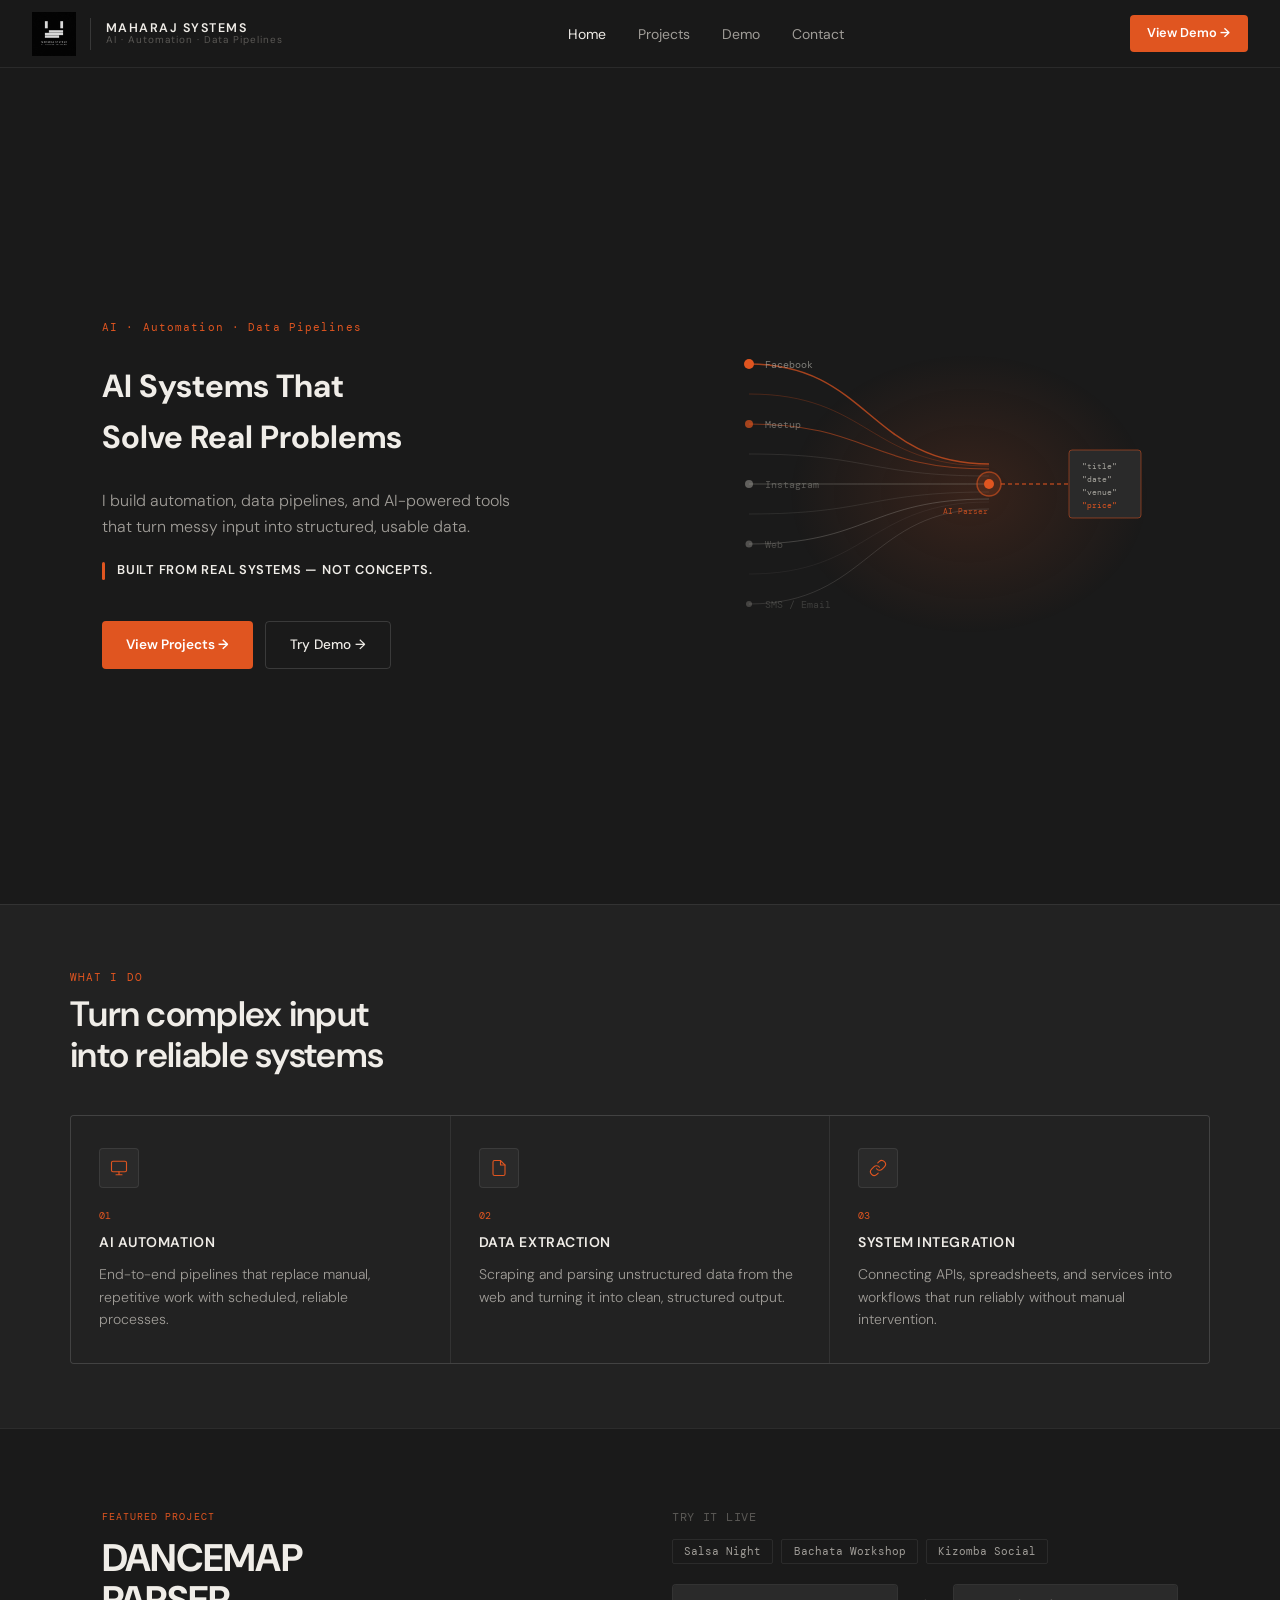
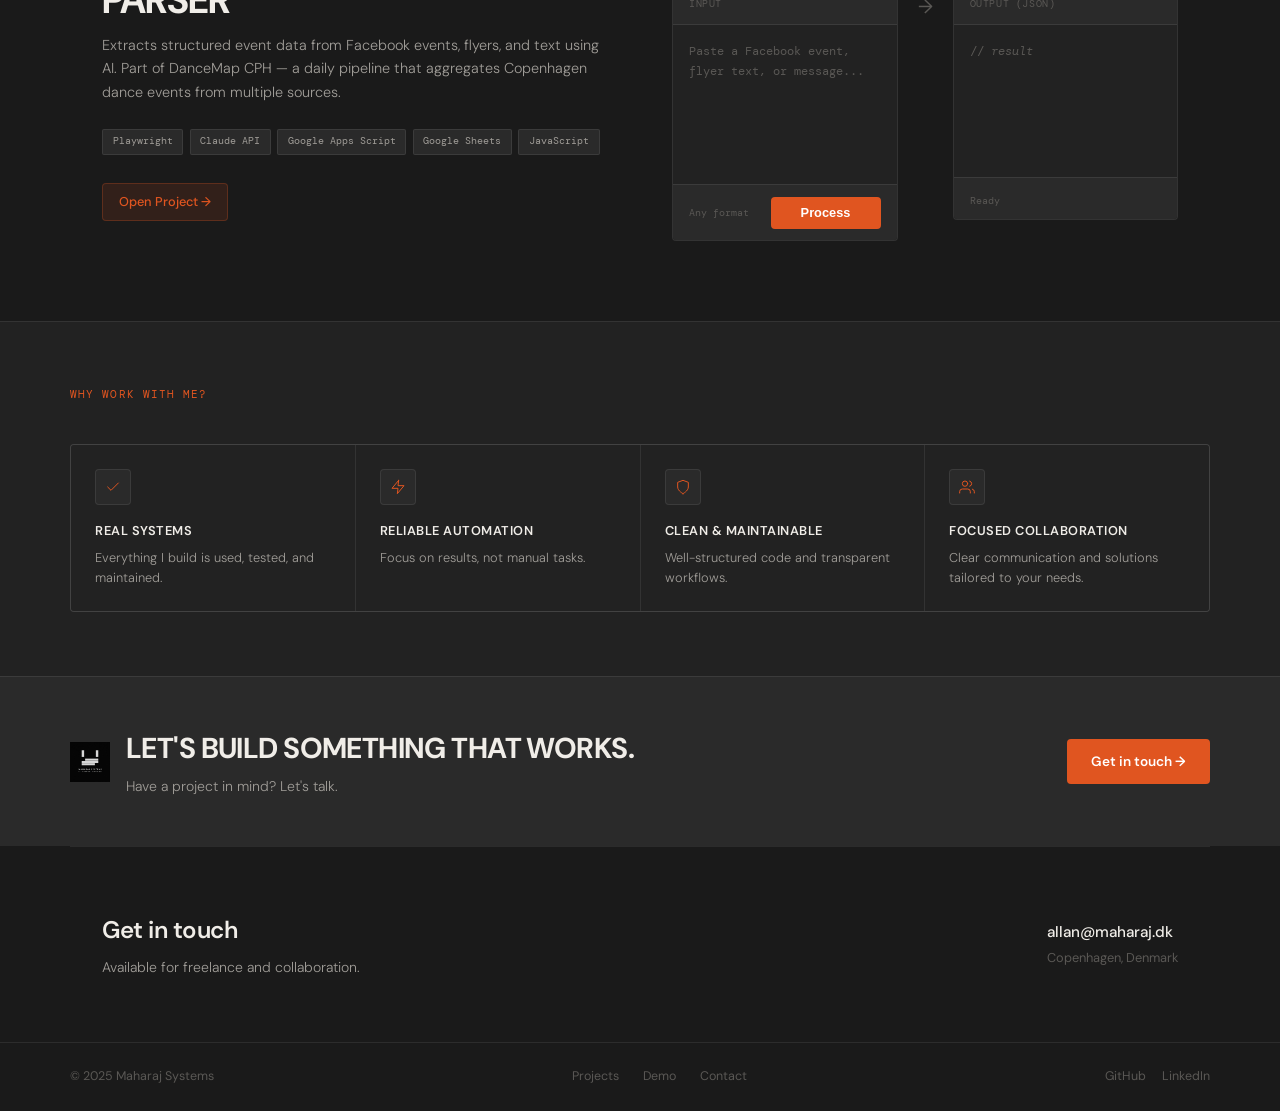
==== commit a84bdcb8: "Add files via upload" ====
--- a/index.html
+++ b/index.html
@@ -286,6 +286,47 @@
   </div>
 </footer>
 
+<!-- FLOATING BOTTOM NAV (mobile) -->
+<nav class="bottom-nav" aria-label="Mobile navigation">
+  <a href="index.html" class="bottom-nav-item">
+    <span class="bottom-nav-icon">
+      <svg viewBox="0 0 24 24" fill="none" stroke-width="2" stroke-linecap="round" stroke-linejoin="round">
+        <path d="M3 9l9-7 9 7v11a2 2 0 0 1-2 2H5a2 2 0 0 1-2-2z"/>
+        <polyline points="9 22 9 12 15 12 15 22"/>
+      </svg>
+    </span>
+    <span class="bottom-nav-label">Home</span>
+  </a>
+  <a href="projects.html" class="bottom-nav-item">
+    <span class="bottom-nav-icon">
+      <svg viewBox="0 0 24 24" fill="none" stroke-width="2" stroke-linecap="round" stroke-linejoin="round">
+        <rect x="2" y="3" width="20" height="14" rx="2"/>
+        <line x1="8" y1="21" x2="16" y2="21"/>
+        <line x1="12" y1="17" x2="12" y2="21"/>
+      </svg>
+    </span>
+    <span class="bottom-nav-label">Projects</span>
+  </a>
+  <a href="demo.html" class="bottom-nav-item">
+    <span class="bottom-nav-icon">
+      <svg viewBox="0 0 24 24" fill="none" stroke-width="2" stroke-linecap="round" stroke-linejoin="round">
+        <polyline points="16 18 22 12 16 6"/>
+        <polyline points="8 6 2 12 8 18"/>
+      </svg>
+    </span>
+    <span class="bottom-nav-label">Demo</span>
+  </a>
+  <a href="index.html#contact" class="bottom-nav-item">
+    <span class="bottom-nav-icon">
+      <svg viewBox="0 0 24 24" fill="none" stroke-width="2" stroke-linecap="round" stroke-linejoin="round">
+        <path d="M4 4h16c1.1 0 2 .9 2 2v12c0 1.1-.9 2-2 2H4c-1.1 0-2-.9-2-2V6c0-1.1.9-2 2-2z"/>
+        <polyline points="22,6 12,13 2,6"/>
+      </svg>
+    </span>
+    <span class="bottom-nav-label">Contact</span>
+  </a>
+</nav>
+
 <script src="app.js"></script>
 </body>
 </html>
--- a/styles.css
+++ b/styles.css
@@ -944,3 +944,124 @@
 ::-webkit-scrollbar-track { background: var(--bg); }
 ::-webkit-scrollbar-thumb { background: var(--bg-4); border-radius: 2px; }
 ::-webkit-scrollbar-thumb:hover { background: var(--text-3); }
+
+/* ── FLOATING BOTTOM NAV (mobile only) ── */
+.bottom-nav {
+  display: none;
+}
+
+@media (max-width: 768px) {
+  /* Hide hamburger toggle — no longer needed */
+  .nav-toggle { display: none; }
+  .nav-links, .btn-nav { display: none !important; }
+
+  /* Make top nav logo-only on mobile */
+  nav {
+    height: 60px;
+    justify-content: center;
+    border-bottom: none;
+    background: rgba(20,20,20,0.95);
+  }
+
+  /* Bigger logo on mobile */
+  .nav-logo-img {
+    width: 48px;
+    height: 48px;
+  }
+
+  .nav-logo-name {
+    font-size: 0.85rem;
+  }
+
+  .nav-logo-tag {
+    font-size: 0.65rem;
+    color: var(--text-3);
+  }
+
+  /* Add padding to body so content clears bottom nav */
+  main { padding-bottom: 90px; }
+
+  /* Floating bottom nav */
+  .bottom-nav {
+    display: flex;
+    position: fixed;
+    bottom: 20px;
+    left: 50%;
+    transform: translateX(-50%);
+    z-index: 200;
+    background: rgba(30,30,30,0.92);
+    backdrop-filter: blur(20px);
+    -webkit-backdrop-filter: blur(20px);
+    border: 1px solid rgba(255,255,255,0.1);
+    border-radius: 40px;
+    padding: 8px 8px;
+    gap: 2px;
+    box-shadow: 0 8px 32px rgba(0,0,0,0.4), 0 2px 8px rgba(0,0,0,0.3);
+  }
+
+  .bottom-nav-item {
+    display: flex;
+    flex-direction: column;
+    align-items: center;
+    gap: 3px;
+    padding: 8px 18px;
+    border-radius: 32px;
+    text-decoration: none;
+    transition: background 0.2s;
+    min-width: 64px;
+  }
+
+  .bottom-nav-item:hover {
+    background: rgba(255,255,255,0.06);
+  }
+
+  .bottom-nav-item.active {
+    background: var(--accent);
+  }
+
+  .bottom-nav-item.active .bottom-nav-icon svg {
+    stroke: #fff;
+  }
+
+  .bottom-nav-item.active .bottom-nav-label {
+    color: #fff;
+  }
+
+  .bottom-nav-icon {
+    width: 22px;
+    height: 22px;
+    display: flex;
+    align-items: center;
+    justify-content: center;
+  }
+
+  .bottom-nav-icon svg {
+    width: 20px;
+    height: 20px;
+    stroke: var(--text-2);
+    transition: stroke 0.2s;
+  }
+
+  .bottom-nav-label {
+    font-family: var(--font-s);
+    font-size: 0.6rem;
+    font-weight: 500;
+    color: var(--text-2);
+    letter-spacing: 0.03em;
+    transition: color 0.2s;
+  }
+}
+
+/* Desktop — logo bigger */
+@media (min-width: 769px) {
+  .nav-logo-img {
+    width: 44px;
+    height: 44px;
+  }
+
+  nav {
+    height: 68px;
+  }
+
+  main { padding-top: 68px; }
+}
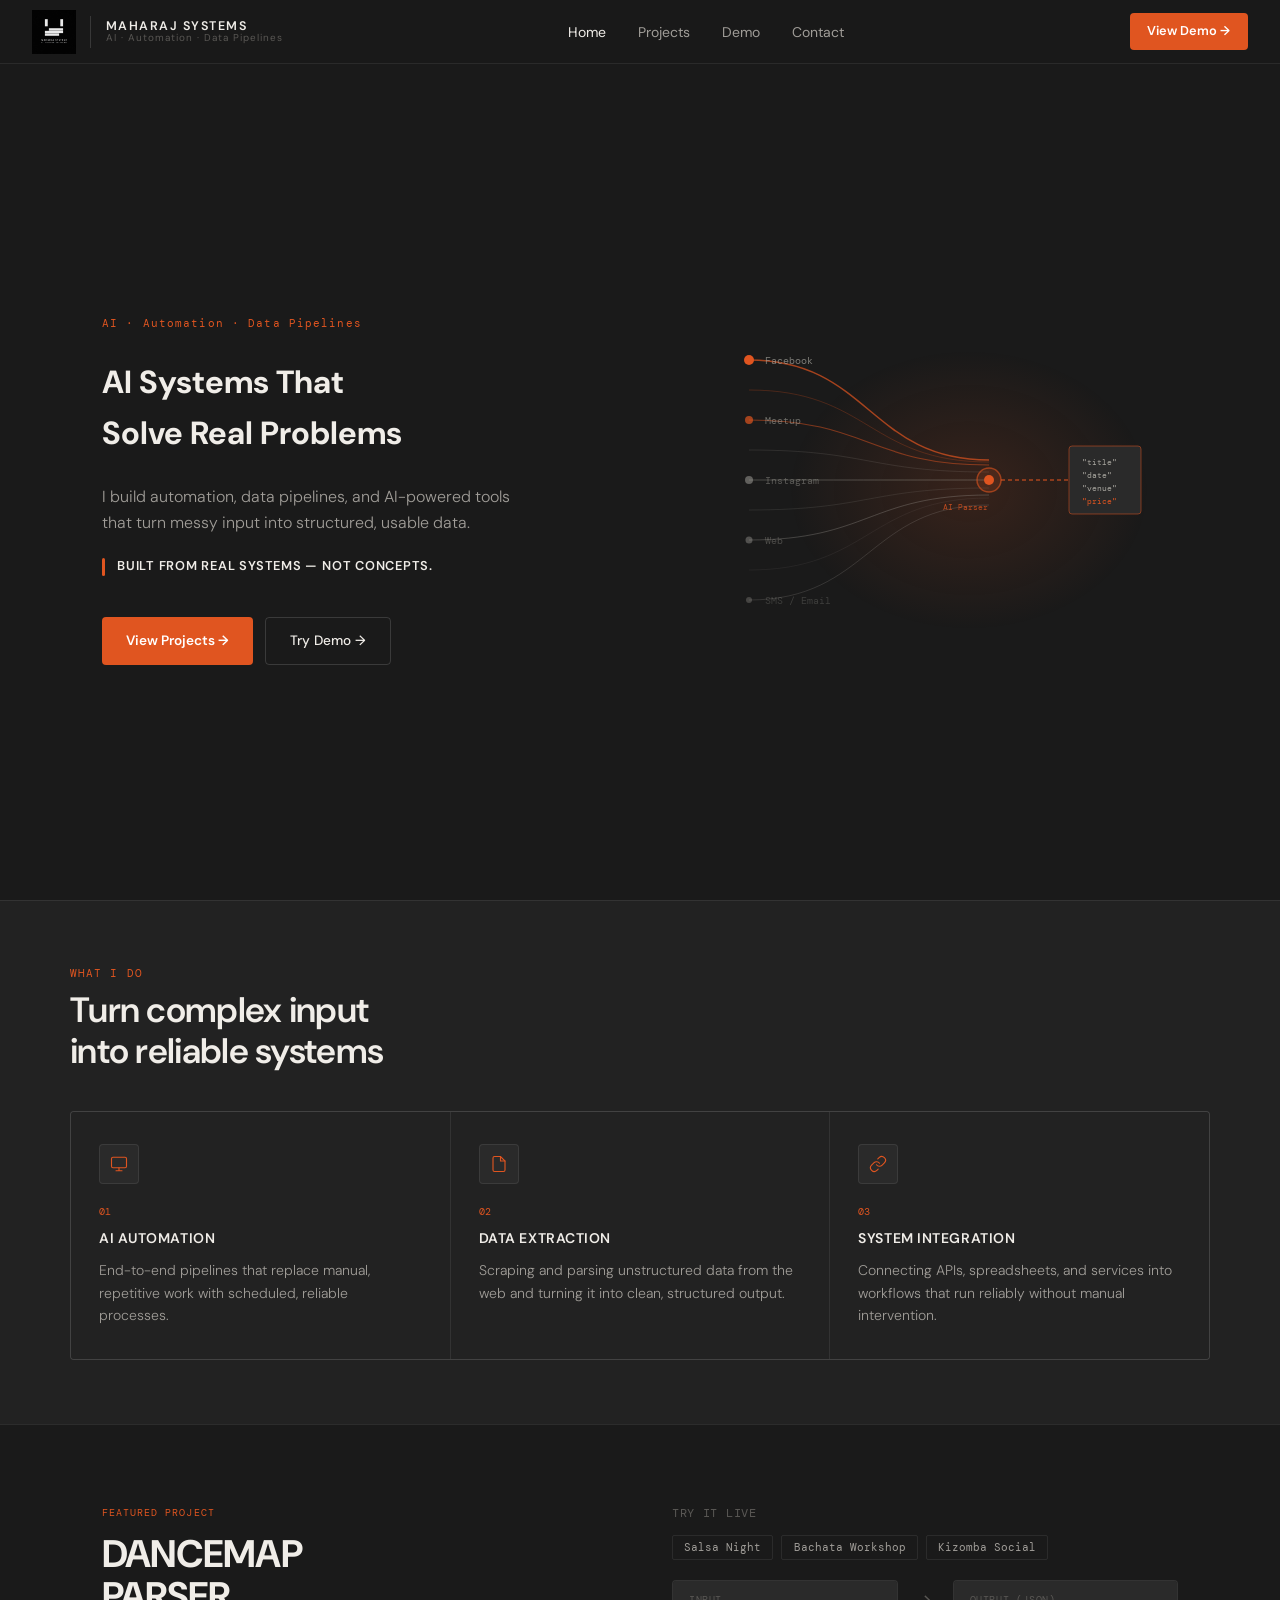
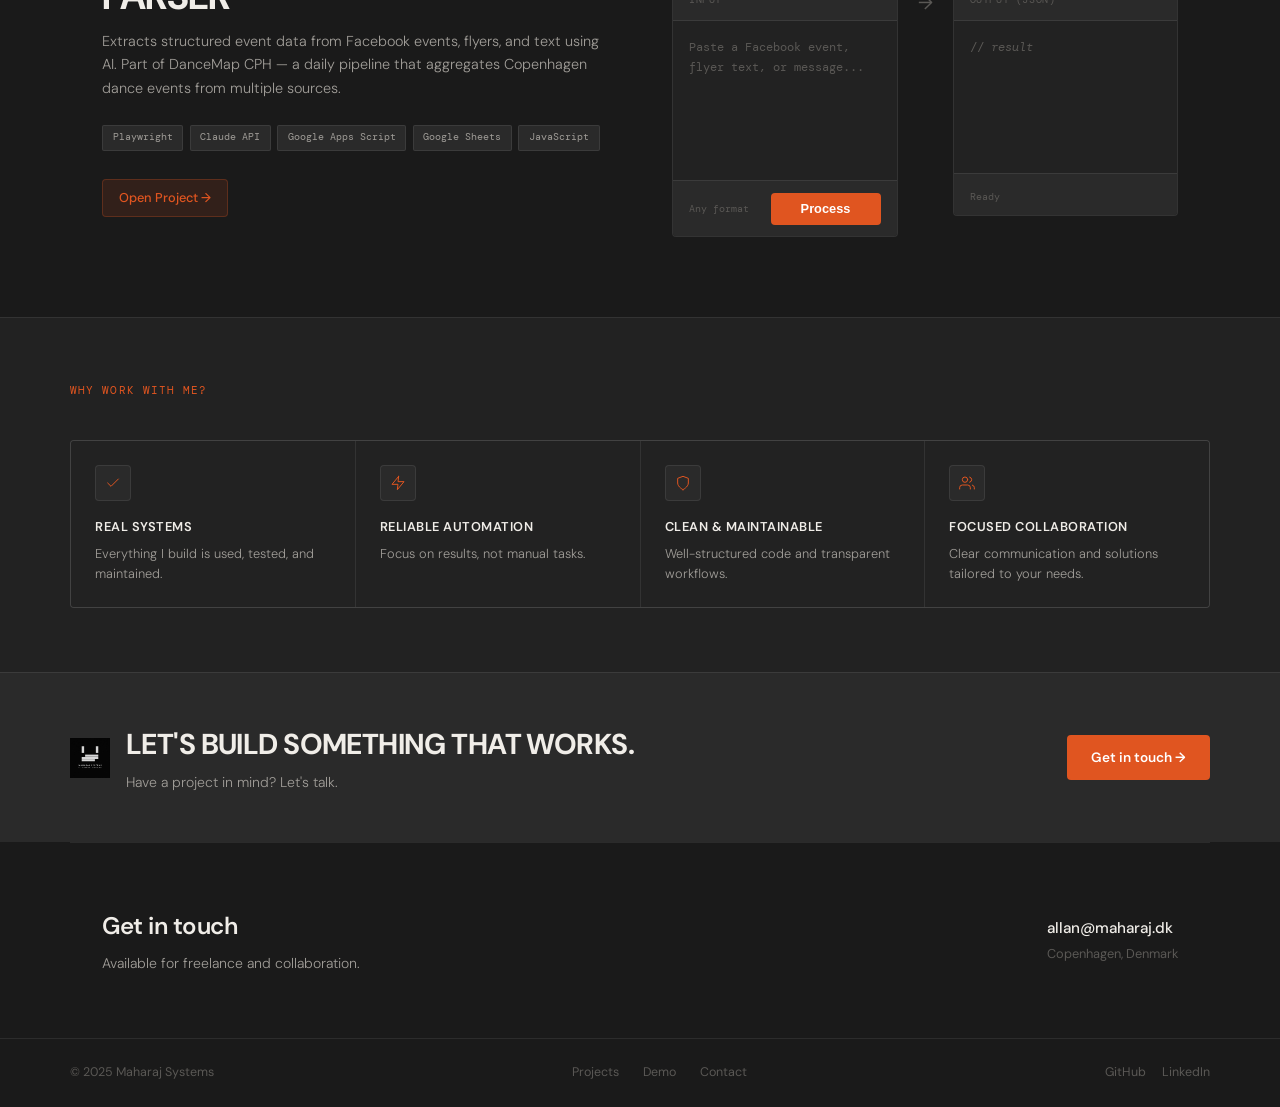
==== commit 7118bc7c: "Add files via upload" ====
--- a/index.html
+++ b/index.html
@@ -34,6 +34,13 @@
   <a href="demo.html" class="btn-nav">View Demo →</a>
 </nav>
 
+<!-- HERO LOGO HEADER (mobile only) -->
+<div class="hero-logo-header">
+  <img src="Logo.png" alt="Maharaj Systems" class="hero-logo-img"/>
+  <div class="hero-logo-name">Maharaj Systems</div>
+  <div class="hero-logo-tag">AI · Automation · Data Pipelines</div>
+</div>
+
 <main>
 
   <!-- HERO -->
--- a/styles.css
+++ b/styles.css
@@ -893,7 +893,11 @@
 }
 .fade-in.visible { opacity: 1; transform: translateY(0); }
 
-/* ── RESPONSIVE ── */
+/* ═══════════════════════════════════════
+   RESPONSIVE & MOBILE
+═══════════════════════════════════════ */
+
+/* 900px breakpoint */
 @media (max-width: 900px) {
   .hero-wrap { grid-template-columns: 1fr; padding: 4rem 1.5rem 3rem; }
   .hero-graphic { display: none; }
@@ -901,167 +905,269 @@
   .why-grid { grid-template-columns: repeat(2, 1fr); }
 }
 
+/* ── Desktop logo ── */
+.nav-logo-img {
+  width: 44px;
+  height: 44px;
+  object-fit: contain;
+  filter: invert(1);
+  opacity: 1;
+}
+
+/* ── Elements hidden on desktop ── */
+.hero-logo-header { display: none; }
+.bottom-nav       { display: none; }
+
+/* ═══════════════════════════════════════
+   MOBILE — max 768px
+═══════════════════════════════════════ */
 @media (max-width: 768px) {
-  .nav-links, .btn-nav { display: none; }
-  .nav-toggle { display: flex; }
-
-  .nav-links.open {
+
+  /* ── Top navbar: logo only, centered ── */
+  nav {
+    position: fixed;
+    top: 0; left: 0; right: 0;
+    height: 64px;
+    z-index: 100;
+    display: flex;
+    align-items: center;
+    justify-content: center;
+    padding: 0 1.25rem;
+    background: rgba(20,20,20,0.96);
+    backdrop-filter: blur(12px);
+    -webkit-backdrop-filter: blur(12px);
+    border-bottom: 1px solid rgba(255,255,255,0.07);
+  }
+
+  /* Hide everything in nav except logo */
+  .nav-links,
+  .btn-nav,
+  .nav-toggle { display: none !important; }
+
+  .nav-logo {
+    display: flex;
+    align-items: center;
+    gap: 0.75rem;
+    text-decoration: none;
+  }
+
+  .nav-logo-img {
+    width: 40px;
+    height: 40px;
+    filter: invert(1);
+    opacity: 1;
+    flex-shrink: 0;
+  }
+
+  .nav-logo-divider {
+    width: 1px;
+    height: 26px;
+    background: rgba(255,255,255,0.15);
+    flex-shrink: 0;
+  }
+
+  .nav-logo-text {
     display: flex;
     flex-direction: column;
-    position: absolute;
-    top: 64px; left: 0; right: 0;
-    background: rgba(26,26,26,0.97);
-    border-bottom: 1px solid var(--border);
-    gap: 0;
-    list-style: none;
-  }
-  .nav-links.open li { border-bottom: 1px solid var(--border); }
-  .nav-links.open a  { display: block; padding: 1rem 2rem; }
-
+    gap: 2px;
+  }
+
+  .nav-logo-name {
+    font-size: 0.75rem;
+    font-weight: 600;
+    letter-spacing: 0.1em;
+    text-transform: uppercase;
+    color: #f0ede8;
+    line-height: 1;
+  }
+
+  .nav-logo-tag {
+    font-size: 0.56rem;
+    letter-spacing: 0.08em;
+    color: rgba(255,255,255,0.3);
+    line-height: 1;
+  }
+
+  /* ── Big logo header below nav ── */
+  .hero-logo-header {
+    display: flex;
+    flex-direction: column;
+    align-items: center;
+    justify-content: center;
+    padding: 3rem 1.5rem 2.5rem;
+    text-align: center;
+    background: var(--bg);
+    margin-top: 64px;
+    border-bottom: 1px solid rgba(255,255,255,0.06);
+  }
+
+  .hero-logo-img {
+    width: 120px;
+    height: 120px;
+    object-fit: contain;
+    filter: invert(1);
+    opacity: 1;
+    margin-bottom: 1.5rem;
+  }
+
+  .hero-logo-name {
+    font-family: 'DM Sans', sans-serif;
+    font-size: 0.9rem;
+    font-weight: 600;
+    letter-spacing: 0.18em;
+    text-transform: uppercase;
+    color: #f0ede8;
+    margin-bottom: 0.4rem;
+  }
+
+  .hero-logo-tag {
+    font-family: 'DM Sans', sans-serif;
+    font-size: 0.62rem;
+    letter-spacing: 0.1em;
+    color: rgba(255,255,255,0.3);
+  }
+
+  /* ── Main content ── */
+  main {
+    padding-top: 0 !important;
+    padding-bottom: 110px;
+  }
+
+  /* ── Hero ── */
+  .hero-wrap {
+    grid-template-columns: 1fr;
+    padding: 2.5rem 1.25rem 2rem;
+    min-height: auto;
+  }
+
+  .hero h1 { font-size: 2.4rem; }
+
+  .hero-actions {
+    flex-direction: column;
+    gap: 0.75rem;
+  }
+
+  .btn-primary,
+  .btn-secondary {
+    width: 100%;
+    justify-content: center;
+    text-align: center;
+  }
+
+  /* ── Services ── */
   .services-grid { grid-template-columns: 1fr; }
   .svc-card { border-right: none; border-bottom: 1px solid var(--border); }
-
-  .project-card { grid-template-columns: 1fr; padding: 2rem 1.5rem; }
+  .svc-card:last-child { border-bottom: none; }
+
+  /* ── Projects ── */
+  .project-card { grid-template-columns: 1fr; padding: 2rem 1.25rem; }
   .project-actions { align-items: flex-start; flex-direction: row; flex-wrap: wrap; }
 
+  /* ── Demo ── */
   .demo-page-grid { grid-template-columns: 1fr; }
 
+  /* ── Why / CTA / Contact ── */
+  .why-grid { grid-template-columns: 1fr 1fr; }
+  .contact-section,
+  .cta-inner { flex-direction: column; gap: 1.25rem; }
+
+  /* ── Padding ── */
+  .section,
+  .page-header,
+  .services-wrap,
+  .why-wrap,
+  .cta-banner,
+  .featured-inner { padding-left: 1.25rem; padding-right: 1.25rem; }
+
+  /* ═══════════════════════════════════════
+     FLOATING BOTTOM PILL NAV
+  ═══════════════════════════════════════ */
+  .bottom-nav {
+    display: flex !important;
+    position: fixed;
+    bottom: 20px;
+    left: 50%;
+    transform: translateX(-50%);
+    z-index: 9999;
+    background: rgba(22,22,22,0.96);
+    backdrop-filter: blur(24px);
+    -webkit-backdrop-filter: blur(24px);
+    border: 1px solid rgba(255,255,255,0.1);
+    border-radius: 999px;
+    padding: 5px;
+    gap: 2px;
+    box-shadow:
+      0 20px 60px rgba(0,0,0,0.7),
+      0 4px 16px rgba(0,0,0,0.4),
+      inset 0 1px 0 rgba(255,255,255,0.07);
+  }
+
+  .bottom-nav-item {
+    display: flex;
+    flex-direction: column;
+    align-items: center;
+    justify-content: center;
+    gap: 3px;
+    padding: 9px 18px;
+    border-radius: 999px;
+    text-decoration: none;
+    transition: background 0.15s;
+    min-width: 58px;
+  }
+
+  .bottom-nav-item.active {
+    background: var(--accent);
+  }
+
+  .bottom-nav-item.active .bottom-nav-icon svg {
+    stroke: #fff;
+    opacity: 1;
+  }
+
+  .bottom-nav-item.active .bottom-nav-label {
+    color: #fff;
+    opacity: 1;
+  }
+
+  .bottom-nav-icon {
+    width: 20px;
+    height: 20px;
+    display: flex;
+    align-items: center;
+    justify-content: center;
+  }
+
+  .bottom-nav-icon svg {
+    width: 18px;
+    height: 18px;
+    stroke: rgba(255,255,255,0.5);
+    fill: none;
+    stroke-linecap: round;
+    stroke-linejoin: round;
+    stroke-width: 1.8;
+    transition: stroke 0.15s, opacity 0.15s;
+  }
+
+  .bottom-nav-label {
+    font-family: 'DM Sans', sans-serif;
+    font-size: 0.52rem;
+    font-weight: 500;
+    color: rgba(255,255,255,0.5);
+    letter-spacing: 0.03em;
+    white-space: nowrap;
+    transition: color 0.15s, opacity 0.15s;
+  }
+}
+
+/* ── Small phones ── */
+@media (max-width: 420px) {
   .why-grid { grid-template-columns: 1fr; }
-
-  .contact-section, .cta-inner { flex-direction: column; }
-
-  .section, .page-header, .services-wrap,
-  .featured-inner, .why-wrap, .cta-banner { padding-left: 1.5rem; padding-right: 1.5rem; }
-}
-
-@media (max-width: 480px) {
-  .hero h1 { font-size: 2.25rem; }
-  .hero-actions { flex-direction: column; }
-  nav { padding: 0 1.5rem; }
-}
-
+  .bottom-nav-item { padding: 9px 13px; min-width: 50px; }
+  .hero-logo-img { width: 100px; height: 100px; }
+}
+
+/* ── Scrollbar ── */
 ::-webkit-scrollbar { width: 4px; }
 ::-webkit-scrollbar-track { background: var(--bg); }
 ::-webkit-scrollbar-thumb { background: var(--bg-4); border-radius: 2px; }
 ::-webkit-scrollbar-thumb:hover { background: var(--text-3); }
-
-/* ── FLOATING BOTTOM NAV (mobile only) ── */
-.bottom-nav {
-  display: none;
-}
-
-@media (max-width: 768px) {
-  /* Hide hamburger toggle — no longer needed */
-  .nav-toggle { display: none; }
-  .nav-links, .btn-nav { display: none !important; }
-
-  /* Make top nav logo-only on mobile */
-  nav {
-    height: 60px;
-    justify-content: center;
-    border-bottom: none;
-    background: rgba(20,20,20,0.95);
-  }
-
-  /* Bigger logo on mobile */
-  .nav-logo-img {
-    width: 48px;
-    height: 48px;
-  }
-
-  .nav-logo-name {
-    font-size: 0.85rem;
-  }
-
-  .nav-logo-tag {
-    font-size: 0.65rem;
-    color: var(--text-3);
-  }
-
-  /* Add padding to body so content clears bottom nav */
-  main { padding-bottom: 90px; }
-
-  /* Floating bottom nav */
-  .bottom-nav {
-    display: flex;
-    position: fixed;
-    bottom: 20px;
-    left: 50%;
-    transform: translateX(-50%);
-    z-index: 200;
-    background: rgba(30,30,30,0.92);
-    backdrop-filter: blur(20px);
-    -webkit-backdrop-filter: blur(20px);
-    border: 1px solid rgba(255,255,255,0.1);
-    border-radius: 40px;
-    padding: 8px 8px;
-    gap: 2px;
-    box-shadow: 0 8px 32px rgba(0,0,0,0.4), 0 2px 8px rgba(0,0,0,0.3);
-  }
-
-  .bottom-nav-item {
-    display: flex;
-    flex-direction: column;
-    align-items: center;
-    gap: 3px;
-    padding: 8px 18px;
-    border-radius: 32px;
-    text-decoration: none;
-    transition: background 0.2s;
-    min-width: 64px;
-  }
-
-  .bottom-nav-item:hover {
-    background: rgba(255,255,255,0.06);
-  }
-
-  .bottom-nav-item.active {
-    background: var(--accent);
-  }
-
-  .bottom-nav-item.active .bottom-nav-icon svg {
-    stroke: #fff;
-  }
-
-  .bottom-nav-item.active .bottom-nav-label {
-    color: #fff;
-  }
-
-  .bottom-nav-icon {
-    width: 22px;
-    height: 22px;
-    display: flex;
-    align-items: center;
-    justify-content: center;
-  }
-
-  .bottom-nav-icon svg {
-    width: 20px;
-    height: 20px;
-    stroke: var(--text-2);
-    transition: stroke 0.2s;
-  }
-
-  .bottom-nav-label {
-    font-family: var(--font-s);
-    font-size: 0.6rem;
-    font-weight: 500;
-    color: var(--text-2);
-    letter-spacing: 0.03em;
-    transition: color 0.2s;
-  }
-}
-
-/* Desktop — logo bigger */
-@media (min-width: 769px) {
-  .nav-logo-img {
-    width: 44px;
-    height: 44px;
-  }
-
-  nav {
-    height: 68px;
-  }
-
-  main { padding-top: 68px; }
-}
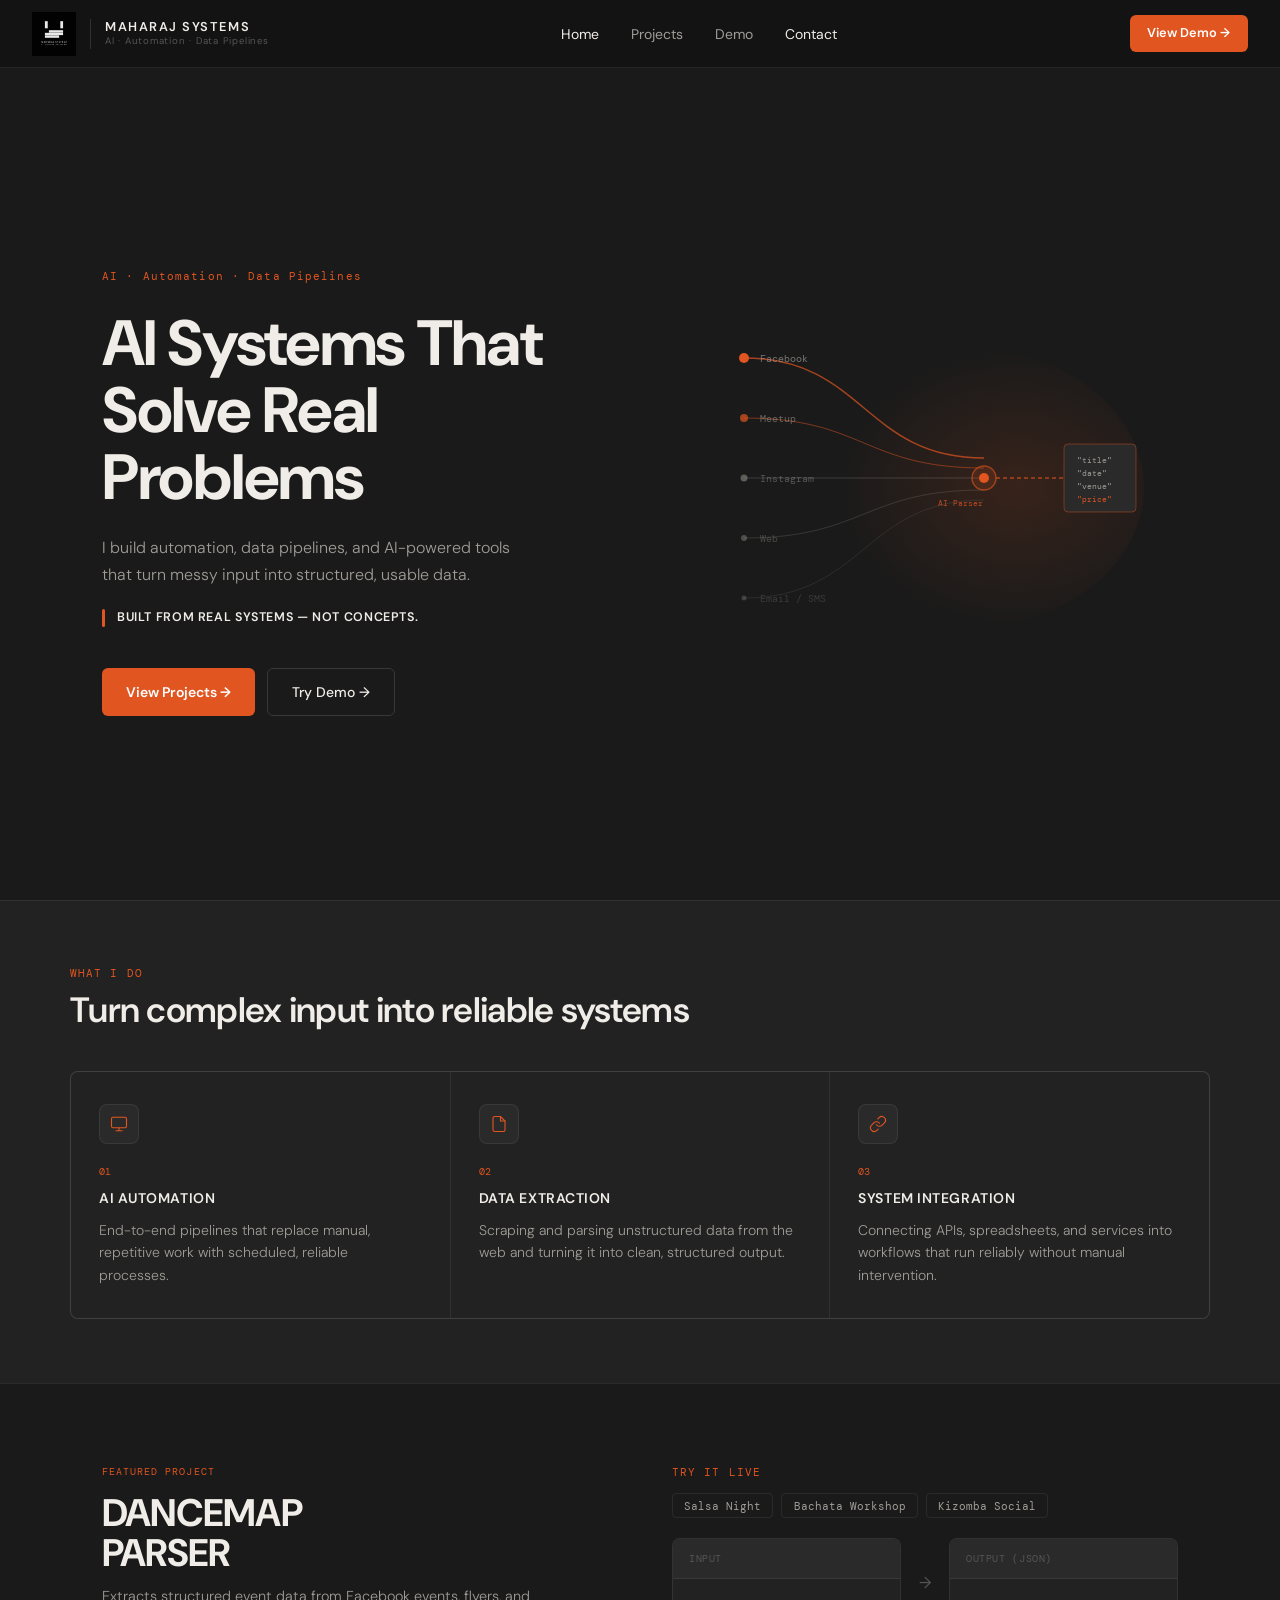
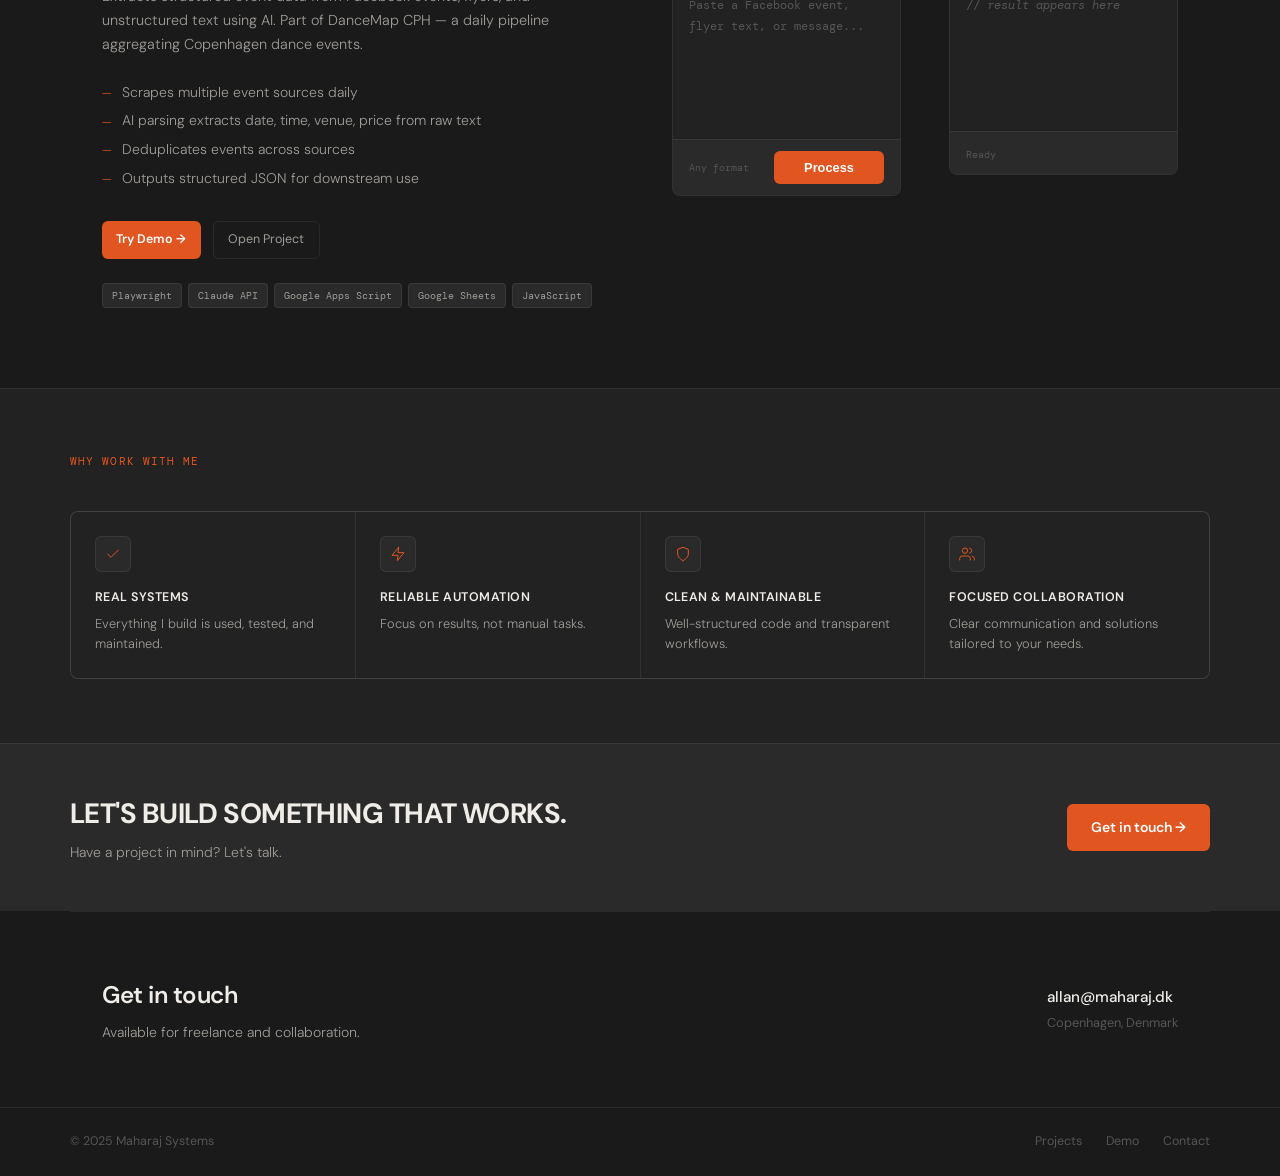
==== commit 52a045a3: "Add files via upload" ====
--- a/index.html
+++ b/index.html
@@ -5,46 +5,41 @@
   <meta name="viewport" content="width=device-width, initial-scale=1.0"/>
   <title>Maharaj Systems — AI · Automation · Data Pipelines</title>
   <meta name="description" content="I build automation, data pipelines, and AI-powered tools that turn messy input into structured, usable data."/>
-  <meta property="og:title" content="Maharaj Systems"/>
-  <meta property="og:url" content="https://maharaj.dk"/>
   <link rel="stylesheet" href="styles.css"/>
-  <link rel="icon" href="data:image/svg+xml,<svg xmlns='http://www.w3.org/2000/svg' viewBox='0 0 32 32'><rect width='32' height='32' fill='%231a1a1a'/><rect x='6' y='8' width='8' height='16' rx='1' fill='%23e05520'/><rect x='18' y='8' width='8' height='16' rx='1' fill='%23e05520'/></svg>"/>
+  <link rel="icon" href="data:image/svg+xml,<svg xmlns='http://www.w3.org/2000/svg' viewBox='0 0 32 32'><rect width='32' height='32' fill='%231a1a1a'/><rect x='4' y='10' width='10' height='12' rx='1' fill='%23e05520'/><rect x='18' y='10' width='10' height='12' rx='1' fill='%23e05520'/></svg>"/>
 </head>
 <body>
 
-<!-- NAV -->
-<nav>
+<!-- DESKTOP NAV -->
+<nav class="site-nav">
   <a class="nav-logo" href="index.html">
     <img src="Logo.png" alt="Maharaj Systems" class="nav-logo-img"/>
-    <div class="nav-logo-divider"></div>
-    <div class="nav-logo-text">
-      <span class="nav-logo-name">Maharaj Systems</span>
-      <span class="nav-logo-tag">AI · Automation · Data Pipelines</span>
-    </div>
-  </a>
-  <button class="nav-toggle" aria-label="Toggle menu">
-    <span></span><span></span><span></span>
-  </button>
+    <div class="nav-divider"></div>
+    <div class="nav-brand">
+      <span class="nav-brand-name">Maharaj Systems</span>
+      <span class="nav-brand-tag">AI · Automation · Data Pipelines</span>
+    </div>
+  </a>
   <ul class="nav-links">
     <li><a href="index.html" class="active">Home</a></li>
     <li><a href="projects.html">Projects</a></li>
     <li><a href="demo.html">Demo</a></li>
     <li><a href="#contact">Contact</a></li>
   </ul>
-  <a href="demo.html" class="btn-nav">View Demo →</a>
+  <a href="demo.html" class="nav-cta">View Demo →</a>
 </nav>
 
-<!-- HERO LOGO HEADER (mobile only) -->
-<div class="hero-logo-header">
-  <img src="Logo.png" alt="Maharaj Systems" class="hero-logo-img"/>
-  <div class="hero-logo-name">Maharaj Systems</div>
-  <div class="hero-logo-tag">AI · Automation · Data Pipelines</div>
+<!-- MOBILE HEADER (logo + brand, sticky top) -->
+<div class="mobile-header">
+  <img src="Logo.png" alt="Maharaj Systems" class="mobile-logo"/>
+  <div class="mobile-brand-name">Maharaj Systems</div>
+  <div class="mobile-brand-tag">AI · Automation · Data Pipelines</div>
 </div>
 
 <main>
 
   <!-- HERO -->
-  <div class="hero-wrap">
+  <div class="hero">
     <div class="hero-content">
       <p class="hero-label">AI · Automation · Data Pipelines</p>
       <h1>AI Systems That<br>Solve Real Problems</h1>
@@ -58,63 +53,39 @@
         <a href="demo.html" class="btn-secondary">Try Demo →</a>
       </div>
     </div>
-
-    <!-- Pipeline graphic -->
     <div class="hero-graphic">
-      <svg class="pipeline-svg" viewBox="0 0 480 420" fill="none" xmlns="http://www.w3.org/2000/svg">
+      <svg viewBox="0 0 480 420" fill="none" xmlns="http://www.w3.org/2000/svg">
         <defs>
-          <radialGradient id="glow" cx="50%" cy="50%" r="50%">
+          <radialGradient id="glow" cx="65%" cy="50%" r="50%">
             <stop offset="0%" stop-color="#e05520" stop-opacity="0.15"/>
             <stop offset="100%" stop-color="#e05520" stop-opacity="0"/>
           </radialGradient>
         </defs>
-
-        <!-- Background glow -->
         <ellipse cx="300" cy="210" rx="180" ry="140" fill="url(#glow)"/>
-
-        <!-- Flow lines from left nodes to right -->
         <path d="M 80 80 C 200 80 200 180 320 180" stroke="#e05520" stroke-width="1.5" stroke-opacity="0.7" fill="none"/>
-        <path d="M 80 140 C 200 140 200 185 320 185" stroke="#e05520" stroke-width="1.2" stroke-opacity="0.5" fill="none"/>
-        <path d="M 80 200 C 200 200 200 200 320 200" stroke="#a8a69f" stroke-width="1" stroke-opacity="0.35" fill="none"/>
-        <path d="M 80 260 C 200 260 200 215 320 215" stroke="#a8a69f" stroke-width="1" stroke-opacity="0.3" fill="none"/>
-        <path d="M 80 320 C 200 320 200 225 320 225" stroke="#a8a69f" stroke-width="0.8" stroke-opacity="0.25" fill="none"/>
-
-        <!-- Extra subtle lines -->
-        <path d="M 80 110 C 200 110 200 182 320 182" stroke="#e05520" stroke-width="0.7" stroke-opacity="0.35" fill="none"/>
-        <path d="M 80 170 C 200 170 200 192 320 192" stroke="#a8a69f" stroke-width="0.7" stroke-opacity="0.22" fill="none"/>
-        <path d="M 80 230 C 200 230 200 208 320 208" stroke="#a8a69f" stroke-width="0.7" stroke-opacity="0.2" fill="none"/>
-        <path d="M 80 290 C 200 290 200 218 320 218" stroke="#a8a69f" stroke-width="0.6" stroke-opacity="0.15" fill="none"/>
-
-        <!-- Left nodes (sources) -->
+        <path d="M 80 140 C 200 140 200 190 320 190" stroke="#e05520" stroke-width="1.0" stroke-opacity="0.5" fill="none"/>
+        <path d="M 80 200 C 200 200 200 200 320 200" stroke="#a09d98" stroke-width="0.8" stroke-opacity="0.35" fill="none"/>
+        <path d="M 80 260 C 200 260 200 212 320 212" stroke="#a09d98" stroke-width="0.8" stroke-opacity="0.28" fill="none"/>
+        <path d="M 80 320 C 200 320 200 222 320 222" stroke="#a09d98" stroke-width="0.7" stroke-opacity="0.2" fill="none"/>
         <circle cx="80" cy="80"  r="5" fill="#e05520"/>
         <circle cx="80" cy="140" r="4" fill="#e05520" fill-opacity="0.7"/>
-        <circle cx="80" cy="200" r="4" fill="#a8a69f" fill-opacity="0.5"/>
-        <circle cx="80" cy="260" r="3.5" fill="#a8a69f" fill-opacity="0.4"/>
-        <circle cx="80" cy="320" r="3" fill="#a8a69f" fill-opacity="0.3"/>
-
-        <!-- Source labels -->
-        <text x="96" y="84" font-family="DM Mono, monospace" font-size="10" fill="#a8a69f" fill-opacity="0.7">Facebook</text>
-        <text x="96" y="144" font-family="DM Mono, monospace" font-size="10" fill="#a8a69f" fill-opacity="0.6">Meetup</text>
-        <text x="96" y="204" font-family="DM Mono, monospace" font-size="10" fill="#a8a69f" fill-opacity="0.45">Instagram</text>
-        <text x="96" y="264" font-family="DM Mono, monospace" font-size="10" fill="#a8a69f" fill-opacity="0.35">Web</text>
-        <text x="96" y="324" font-family="DM Mono, monospace" font-size="10" fill="#a8a69f" fill-opacity="0.25">SMS / Email</text>
-
-        <!-- Right collector node -->
+        <circle cx="80" cy="200" r="3.5" fill="#a09d98" fill-opacity="0.5"/>
+        <circle cx="80" cy="260" r="3" fill="#a09d98" fill-opacity="0.4"/>
+        <circle cx="80" cy="320" r="2.5" fill="#a09d98" fill-opacity="0.3"/>
+        <text x="96" y="84" font-family="DM Mono,monospace" font-size="10" fill="#a09d98" fill-opacity="0.7">Facebook</text>
+        <text x="96" y="144" font-family="DM Mono,monospace" font-size="10" fill="#a09d98" fill-opacity="0.6">Meetup</text>
+        <text x="96" y="204" font-family="DM Mono,monospace" font-size="10" fill="#a09d98" fill-opacity="0.45">Instagram</text>
+        <text x="96" y="264" font-family="DM Mono,monospace" font-size="10" fill="#a09d98" fill-opacity="0.35">Web</text>
+        <text x="96" y="324" font-family="DM Mono,monospace" font-size="10" fill="#a09d98" fill-opacity="0.25">Email / SMS</text>
         <circle cx="320" cy="200" r="12" fill="#e05520" fill-opacity="0.15" stroke="#e05520" stroke-width="1.5" stroke-opacity="0.6"/>
         <circle cx="320" cy="200" r="5" fill="#e05520"/>
-
-        <!-- Output line -->
         <path d="M 332 200 L 400 200" stroke="#e05520" stroke-width="1.5" stroke-opacity="0.7" stroke-dasharray="4 3"/>
-
-        <!-- Output box -->
-        <rect x="400" y="166" width="72" height="68" rx="3" fill="#2a2a2a" stroke="#e05520" stroke-width="1" stroke-opacity="0.5"/>
-        <text x="413" y="185" font-family="DM Mono, monospace" font-size="7.5" fill="#a8a69f">"title"</text>
-        <text x="413" y="198" font-family="DM Mono, monospace" font-size="7.5" fill="#a8a69f">"date"</text>
-        <text x="413" y="211" font-family="DM Mono, monospace" font-size="7.5" fill="#a8a69f">"venue"</text>
-        <text x="413" y="224" font-family="DM Mono, monospace" font-size="7.5" fill="#e05520">"price"</text>
-
-        <!-- Collector label -->
-        <text x="296" y="230" font-family="DM Mono, monospace" font-size="8" fill="#e05520" fill-opacity="0.8" text-anchor="middle">AI Parser</text>
+        <rect x="400" y="166" width="72" height="68" rx="4" fill="#2a2a2a" stroke="#e05520" stroke-width="1" stroke-opacity="0.4"/>
+        <text x="413" y="185" font-family="DM Mono,monospace" font-size="7.5" fill="#a09d98">"title"</text>
+        <text x="413" y="198" font-family="DM Mono,monospace" font-size="7.5" fill="#a09d98">"date"</text>
+        <text x="413" y="211" font-family="DM Mono,monospace" font-size="7.5" fill="#a09d98">"venue"</text>
+        <text x="413" y="224" font-family="DM Mono,monospace" font-size="7.5" fill="#e05520">"price"</text>
+        <text x="296" y="228" font-family="DM Mono,monospace" font-size="8" fill="#e05520" fill-opacity="0.8" text-anchor="middle">AI Parser</text>
       </svg>
     </div>
   </div>
@@ -123,7 +94,7 @@
   <div class="services-wrap">
     <div class="services-inner">
       <p class="section-label">What I do</p>
-      <h2 class="section-title">Turn complex input<br>into reliable systems</h2>
+      <h2 class="section-title">Turn complex input into reliable systems</h2>
       <div class="services-grid">
         <div class="svc-card fade-in">
           <div class="svc-icon">
@@ -159,50 +130,55 @@
     </div>
   </div>
 
-  <!-- FEATURED PROJECT + LIVE DEMO -->
+  <!-- FEATURED PROJECT + DEMO -->
   <div class="featured-wrap">
     <div class="featured-inner">
-      <div class="featured-left fade-in">
-        <p class="featured-tag">Featured project</p>
-        <h2 class="featured-title">DanceMap<br>Parser</h2>
-        <p class="featured-desc">Extracts structured event data from Facebook events, flyers, and text using AI. Part of DanceMap CPH — a daily pipeline that aggregates Copenhagen dance events from multiple sources.</p>
-        <div class="featured-tags">
+      <div class="fade-in">
+        <p class="feat-tag">Featured project</p>
+        <h2 class="feat-title">DanceMap<br>Parser</h2>
+        <p class="feat-desc">Extracts structured event data from Facebook events, flyers, and unstructured text using AI. Part of DanceMap CPH — a daily pipeline aggregating Copenhagen dance events.</p>
+        <ul class="feat-bullets">
+          <li>Scrapes multiple event sources daily</li>
+          <li>AI parsing extracts date, time, venue, price from raw text</li>
+          <li>Deduplicates events across sources</li>
+          <li>Outputs structured JSON for downstream use</li>
+        </ul>
+        <div class="feat-actions" style="margin-bottom:1.5rem;">
+          <a href="demo.html" class="btn-primary btn-sm">Try Demo →</a>
+          <a href="projects.html#dancemap" class="btn-outline btn-sm">Open Project</a>
+        </div>
+        <div class="tags">
           <span class="tag">Playwright</span>
           <span class="tag">Claude API</span>
           <span class="tag">Google Apps Script</span>
           <span class="tag">Google Sheets</span>
           <span class="tag">JavaScript</span>
         </div>
-        <a href="projects.html#dancemap" class="btn-accent-outline">Open Project →</a>
-      </div>
-
-      <div class="featured-right fade-in">
-        <p style="font-size:.72rem;font-family:var(--font-m);color:var(--text-3);letter-spacing:.06em;text-transform:uppercase;margin-bottom:.75rem;">Try it live</p>
-        <div class="demo-chips-row">
+      </div>
+
+      <div class="fade-in">
+        <p class="section-label" style="margin-bottom:.75rem;">Try it live</p>
+        <div class="demo-chips">
           <button class="demo-chip">Salsa Night</button>
           <button class="demo-chip">Bachata Workshop</button>
           <button class="demo-chip">Kizomba Social</button>
         </div>
-        <div style="display:grid;grid-template-columns:1fr auto 1fr;gap:.75rem;align-items:start;">
+        <div style="display:grid;grid-template-columns:1fr 24px 1fr;gap:.75rem;align-items:start;">
           <div class="demo-card">
-            <div class="demo-card-header">
-              <span class="demo-card-title">Input</span>
-            </div>
+            <div class="demo-card-head"><span class="demo-card-title">Input</span></div>
             <div class="demo-card-body">
               <textarea class="demo-ta" id="input" placeholder="Paste a Facebook event, flyer text, or message..."></textarea>
             </div>
-            <div class="demo-card-footer">
+            <div class="demo-card-foot">
               <span class="demo-hint">Any format</span>
               <button class="btn-process" id="processBtn">Process</button>
             </div>
           </div>
-          <div class="demo-arrow">→</div>
+          <div style="display:flex;align-items:center;justify-content:center;color:var(--text3);font-size:1rem;padding-top:2rem;">→</div>
           <div class="demo-card">
-            <div class="demo-card-header">
-              <span class="demo-card-title">Output (JSON)</span>
-            </div>
+            <div class="demo-card-head"><span class="demo-card-title">Output (JSON)</span></div>
             <div class="demo-card-body">
-              <div class="demo-output" id="output"><span style="color:var(--text-3);font-style:italic">// result</span></div>
+              <div class="demo-output" id="output"><span style="color:var(--text3);font-style:italic">// result appears here</span></div>
             </div>
             <div class="demo-status-bar">
               <span class="demo-status-txt" id="demoStatus">Ready</span>
@@ -216,7 +192,7 @@
   <!-- WHY WORK WITH ME -->
   <div class="why-wrap">
     <div class="why-inner">
-      <p class="section-label">Why work with me?</p>
+      <p class="section-label">Why work with me</p>
       <div class="why-grid">
         <div class="why-card fade-in">
           <div class="why-icon">
@@ -250,15 +226,12 @@
     </div>
   </div>
 
-  <!-- CTA BANNER -->
-  <div class="cta-banner">
+  <!-- CTA -->
+  <div class="cta-wrap">
     <div class="cta-inner">
-      <div class="cta-logo-area">
-        <img src="Logo.png" alt="Maharaj Systems" style="width:40px;height:40px;object-fit:contain;filter:invert(1);opacity:0.9;"/>
-        <div class="cta-text">
-          <h2>Let's build something that works.</h2>
-          <p>Have a project in mind? Let's talk.</p>
-        </div>
+      <div class="cta-text">
+        <h2>Let's build something that works.</h2>
+        <p>Have a project in mind? Let's talk.</p>
       </div>
       <a href="mailto:allan@maharaj.dk" class="btn-primary">Get in touch →</a>
     </div>
@@ -286,51 +259,26 @@
       <a href="demo.html">Demo</a>
       <a href="#contact">Contact</a>
     </div>
-    <div class="footer-social">
-      <a href="#">GitHub</a>
-      <a href="#">LinkedIn</a>
-    </div>
   </div>
 </footer>
 
-<!-- FLOATING BOTTOM NAV (mobile) -->
+<!-- FLOATING BOTTOM NAV (mobile only) -->
 <nav class="bottom-nav" aria-label="Mobile navigation">
   <a href="index.html" class="bottom-nav-item">
-    <span class="bottom-nav-icon">
-      <svg viewBox="0 0 24 24" fill="none" stroke-width="2" stroke-linecap="round" stroke-linejoin="round">
-        <path d="M3 9l9-7 9 7v11a2 2 0 0 1-2 2H5a2 2 0 0 1-2-2z"/>
-        <polyline points="9 22 9 12 15 12 15 22"/>
-      </svg>
-    </span>
-    <span class="bottom-nav-label">Home</span>
+    <svg viewBox="0 0 24 24"><path d="M3 9l9-7 9 7v11a2 2 0 0 1-2 2H5a2 2 0 0 1-2-2z"/><polyline points="9 22 9 12 15 12 15 22"/></svg>
+    <span class="bn-label">Home</span>
   </a>
   <a href="projects.html" class="bottom-nav-item">
-    <span class="bottom-nav-icon">
-      <svg viewBox="0 0 24 24" fill="none" stroke-width="2" stroke-linecap="round" stroke-linejoin="round">
-        <rect x="2" y="3" width="20" height="14" rx="2"/>
-        <line x1="8" y1="21" x2="16" y2="21"/>
-        <line x1="12" y1="17" x2="12" y2="21"/>
-      </svg>
-    </span>
-    <span class="bottom-nav-label">Projects</span>
+    <svg viewBox="0 0 24 24"><rect x="2" y="3" width="20" height="14" rx="2"/><line x1="8" y1="21" x2="16" y2="21"/><line x1="12" y1="17" x2="12" y2="21"/></svg>
+    <span class="bn-label">Projects</span>
   </a>
   <a href="demo.html" class="bottom-nav-item">
-    <span class="bottom-nav-icon">
-      <svg viewBox="0 0 24 24" fill="none" stroke-width="2" stroke-linecap="round" stroke-linejoin="round">
-        <polyline points="16 18 22 12 16 6"/>
-        <polyline points="8 6 2 12 8 18"/>
-      </svg>
-    </span>
-    <span class="bottom-nav-label">Demo</span>
-  </a>
-  <a href="index.html#contact" class="bottom-nav-item">
-    <span class="bottom-nav-icon">
-      <svg viewBox="0 0 24 24" fill="none" stroke-width="2" stroke-linecap="round" stroke-linejoin="round">
-        <path d="M4 4h16c1.1 0 2 .9 2 2v12c0 1.1-.9 2-2 2H4c-1.1 0-2-.9-2-2V6c0-1.1.9-2 2-2z"/>
-        <polyline points="22,6 12,13 2,6"/>
-      </svg>
-    </span>
-    <span class="bottom-nav-label">Contact</span>
+    <svg viewBox="0 0 24 24"><polyline points="16 18 22 12 16 6"/><polyline points="8 6 2 12 8 18"/></svg>
+    <span class="bn-label">Demo</span>
+  </a>
+  <a href="#contact" class="bottom-nav-item">
+    <svg viewBox="0 0 24 24"><path d="M4 4h16c1.1 0 2 .9 2 2v12c0 1.1-.9 2-2 2H4c-1.1 0-2-.9-2-2V6c0-1.1.9-2 2-2z"/><polyline points="22,6 12,13 2,6"/></svg>
+    <span class="bn-label">Contact</span>
   </a>
 </nav>
 
--- a/styles.css
+++ b/styles.css
@@ -1,25 +1,24 @@
-@import url('https://fonts.googleapis.com/css2?family=DM+Sans:ital,opsz,wght@0,9..40,300;0,9..40,400;0,9..40,500;0,9..40,600;0,9..40,700;1,9..40,300&family=DM+Mono:wght@400;500&display=swap');
-
+@import url('https://fonts.googleapis.com/css2?family=DM+Sans:opsz,wght@9..40,300;9..40,400;9..40,500;9..40,600;9..40,700&family=DM+Mono:wght@400;500&display=swap');
+
+/* ─────────────────────────────────────
+   RESET & VARIABLES
+───────────────────────────────────── */
 *, *::before, *::after { box-sizing: border-box; margin: 0; padding: 0; }
 
 :root {
-  --bg:        #1a1a1a;
-  --bg-2:      #222222;
-  --bg-3:      #2a2a2a;
-  --bg-4:      #333333;
-  --surface:   #242424;
-  --text:      #f0ede8;
-  --text-2:    #a09d98;
-  --text-3:    #5a5855;
-  --accent:    #e05520;
-  --accent-h:  #f06030;
-  --accent-2:  rgba(224,85,32,0.12);
-  --border:    rgba(255,255,255,0.08);
-  --border-2:  rgba(255,255,255,0.14);
-  --font-s:    'DM Sans', system-ui, sans-serif;
-  --font-m:    'DM Mono', monospace;
-  --r:         4px;
-  --max:       1140px;
+  --bg:       #1a1a1a;
+  --bg2:      #222;
+  --bg3:      #2a2a2a;
+  --bg4:      #333;
+  --text:     #f0ede8;
+  --text2:    #a09d98;
+  --text3:    #555;
+  --accent:   #e05520;
+  --accenth:  #f06030;
+  --border:   rgba(255,255,255,0.07);
+  --border2:  rgba(255,255,255,0.13);
+  --fs:       'DM Sans', system-ui, sans-serif;
+  --fm:       'DM Mono', monospace;
 }
 
 html { scroll-behavior: smooth; }
@@ -27,7 +26,7 @@
 body {
   background: var(--bg);
   color: var(--text);
-  font-family: var(--font-s);
+  font-family: var(--fs);
   font-size: 16px;
   line-height: 1.6;
   -webkit-font-smoothing: antialiased;
@@ -36,50 +35,54 @@
 
 ::selection { background: var(--accent); color: #fff; }
 
-/* ── NAV ── */
-nav {
+/* ─────────────────────────────────────
+   DESKTOP NAV
+───────────────────────────────────── */
+.site-nav {
   position: fixed;
   top: 0; left: 0; right: 0;
   z-index: 100;
-  height: 64px;
+  height: 68px;
   display: flex;
   align-items: center;
   justify-content: space-between;
   padding: 0 2rem;
-  background: rgba(26,26,26,0.92);
+  background: rgba(20,20,20,0.93);
   backdrop-filter: blur(12px);
+  -webkit-backdrop-filter: blur(12px);
   border-bottom: 1px solid var(--border);
 }
 
 .nav-logo {
   display: flex;
   align-items: center;
-  gap: 0.9rem;
+  gap: 0.875rem;
   text-decoration: none;
 }
 
 .nav-logo-img {
-  width: 36px;
-  height: 36px;
+  width: 44px;
+  height: 44px;
   object-fit: contain;
   filter: invert(1);
-  opacity: 0.92;
-}
-
-.nav-logo-divider {
+  flex-shrink: 0;
+}
+
+.nav-divider {
   width: 1px;
-  height: 32px;
-  background: var(--border-2);
-}
-
-.nav-logo-text {
+  height: 30px;
+  background: var(--border2);
+  flex-shrink: 0;
+}
+
+.nav-brand {
   display: flex;
   flex-direction: column;
-  gap: 1px;
-}
-
-.nav-logo-name {
-  font-size: 0.78rem;
+  gap: 2px;
+}
+
+.nav-brand-name {
+  font-size: 0.8rem;
   font-weight: 600;
   letter-spacing: 0.12em;
   text-transform: uppercase;
@@ -87,11 +90,10 @@
   line-height: 1;
 }
 
-.nav-logo-tag {
-  font-size: 0.62rem;
-  font-weight: 400;
-  letter-spacing: 0.1em;
-  color: var(--text-3);
+.nav-brand-tag {
+  font-size: 0.6rem;
+  letter-spacing: 0.08em;
+  color: var(--text3);
   line-height: 1;
 }
 
@@ -104,64 +106,62 @@
 
 .nav-links a {
   font-size: 0.875rem;
-  color: var(--text-2);
+  color: var(--text2);
   text-decoration: none;
   transition: color 0.15s;
 }
+
 .nav-links a:hover,
 .nav-links a.active { color: var(--text); }
 
-.btn-nav {
+.nav-cta {
+  background: var(--accent);
+  color: #fff;
   font-size: 0.8rem;
   font-weight: 600;
-  color: #fff;
-  background: var(--accent);
-  border: none;
   padding: 0.5rem 1.1rem;
-  border-radius: var(--r);
+  border-radius: 6px;
   text-decoration: none;
-  display: inline-flex;
-  align-items: center;
-  gap: 0.4rem;
   transition: background 0.15s;
-  cursor: pointer;
-}
-.btn-nav:hover { background: var(--accent-h); }
-
-.nav-toggle {
-  display: none;
-  flex-direction: column;
-  gap: 5px;
-  background: none;
-  border: none;
-  cursor: pointer;
-  padding: 4px;
-}
-.nav-toggle span { display: block; width: 20px; height: 1.5px; background: var(--text); }
-
-main { padding-top: 64px; }
-
-/* ── HERO ── */
-.hero-wrap {
-  min-height: calc(100vh - 64px);
+}
+
+.nav-cta:hover { background: var(--accenth); }
+
+/* ─────────────────────────────────────
+   MOBILE NAV (top bar — logo only)
+───────────────────────────────────── */
+.mobile-header { display: none; }
+
+/* ─────────────────────────────────────
+   BOTTOM NAV (mobile only)
+───────────────────────────────────── */
+.bottom-nav { display: none; }
+
+/* ─────────────────────────────────────
+   MAIN
+───────────────────────────────────── */
+main { padding-top: 68px; }
+
+/* ─────────────────────────────────────
+   HERO
+───────────────────────────────────── */
+.hero {
+  min-height: calc(100vh - 68px);
   display: grid;
   grid-template-columns: 1fr 1fr;
   align-items: center;
-  gap: 0;
-  max-width: var(--max);
+  gap: 3rem;
+  max-width: 1140px;
   margin: 0 auto;
   padding: 5rem 2rem 4rem;
 }
 
-.hero-content { padding-right: 2rem; }
-
 .hero-label {
-  font-family: var(--font-m);
+  font-family: var(--fm);
   font-size: 0.7rem;
   color: var(--accent);
   letter-spacing: 0.1em;
   margin-bottom: 1.5rem;
-  animation: fadeUp 0.5s ease both;
 }
 
 .hero h1 {
@@ -169,18 +169,15 @@
   font-weight: 700;
   line-height: 1.05;
   letter-spacing: -0.02em;
-  color: var(--text);
-  animation: fadeUp 0.5s ease 0.07s both;
 }
 
 .hero-sub {
   margin-top: 1.5rem;
   font-size: 1rem;
-  color: var(--text-2);
+  color: var(--text2);
   max-width: 440px;
   line-height: 1.65;
   font-weight: 300;
-  animation: fadeUp 0.5s ease 0.12s both;
 }
 
 .hero-proof {
@@ -188,23 +185,20 @@
   display: flex;
   align-items: center;
   gap: 0.75rem;
-  animation: fadeUp 0.5s ease 0.15s both;
 }
 
 .hero-proof-bar {
-  width: 3px;
-  height: 18px;
+  width: 3px; height: 18px;
   background: var(--accent);
   border-radius: 2px;
   flex-shrink: 0;
 }
 
 .hero-proof-text {
-  font-size: 0.8rem;
+  font-size: 0.78rem;
   font-weight: 600;
-  letter-spacing: 0.06em;
+  letter-spacing: 0.05em;
   text-transform: uppercase;
-  color: var(--text);
 }
 
 .hero-actions {
@@ -212,101 +206,100 @@
   gap: 0.75rem;
   margin-top: 2.5rem;
   flex-wrap: wrap;
-  animation: fadeUp 0.5s ease 0.18s both;
-}
-
-/* ── PIPELINE GRAPHIC ── */
-.hero-graphic {
-  display: flex;
-  align-items: center;
-  justify-content: center;
-  animation: fadeUp 0.6s ease 0.2s both;
-}
-
-.pipeline-svg {
+}
+
+/* ─────────────────────────────────────
+   PIPELINE SVG
+───────────────────────────────────── */
+.hero-graphic svg {
   width: 100%;
   max-width: 480px;
   height: auto;
 }
 
-/* ── BUTTONS ── */
+/* ─────────────────────────────────────
+   BUTTONS
+───────────────────────────────────── */
 .btn-primary {
-  font-size: 0.85rem;
+  background: var(--accent);
+  color: #fff;
+  font-size: 0.875rem;
   font-weight: 600;
-  color: #fff;
-  background: var(--accent);
+  padding: 0.75rem 1.5rem;
+  border-radius: 6px;
+  text-decoration: none;
   border: none;
+  cursor: pointer;
+  transition: background 0.15s;
+  display: inline-flex;
+  align-items: center;
+  gap: 0.4rem;
+}
+.btn-primary:hover { background: var(--accenth); }
+
+.btn-secondary {
+  background: transparent;
+  color: var(--text);
+  font-size: 0.875rem;
+  font-weight: 500;
   padding: 0.75rem 1.5rem;
-  border-radius: var(--r);
+  border-radius: 6px;
+  border: 1px solid var(--border2);
   text-decoration: none;
+  cursor: pointer;
+  transition: border-color 0.15s;
   display: inline-flex;
   align-items: center;
   gap: 0.4rem;
-  transition: background 0.15s;
+}
+.btn-secondary:hover { border-color: var(--text2); }
+
+.btn-outline {
+  background: transparent;
+  color: var(--text2);
+  font-size: 0.8rem;
+  padding: 0.5rem 1rem;
+  border-radius: 6px;
+  border: 1px solid var(--border);
+  text-decoration: none;
   cursor: pointer;
-}
-.btn-primary:hover { background: var(--accent-h); }
-
-.btn-secondary {
-  font-size: 0.85rem;
-  font-weight: 500;
-  color: var(--text);
-  background: transparent;
-  border: 1px solid var(--border-2);
-  padding: 0.75rem 1.5rem;
-  border-radius: var(--r);
-  text-decoration: none;
+  transition: all 0.15s;
   display: inline-flex;
   align-items: center;
-  gap: 0.4rem;
-  transition: border-color 0.15s;
-  cursor: pointer;
-}
-.btn-secondary:hover { border-color: var(--text-2); }
-
-.btn-outline {
-  font-size: 0.8rem;
-  font-weight: 400;
-  color: var(--text-2);
-  background: transparent;
-  border: 1px solid var(--border);
-  padding: 0.5rem 1rem;
-  border-radius: var(--r);
-  text-decoration: none;
-  display: inline-flex;
-  align-items: center;
   gap: 0.35rem;
-  transition: all 0.15s;
-  cursor: pointer;
-}
-.btn-outline:hover { color: var(--text); border-color: var(--border-2); }
-
-.btn-accent-outline {
+}
+.btn-outline:hover { color: var(--text); border-color: var(--border2); }
+
+.btn-accent {
+  background: rgba(224,85,32,0.12);
+  color: var(--accent);
   font-size: 0.8rem;
   font-weight: 500;
-  color: var(--accent);
-  background: var(--accent-2);
+  padding: 0.5rem 1rem;
+  border-radius: 6px;
   border: 1px solid rgba(224,85,32,0.25);
-  padding: 0.5rem 1rem;
-  border-radius: var(--r);
   text-decoration: none;
+  cursor: pointer;
+  transition: background 0.15s;
   display: inline-flex;
   align-items: center;
   gap: 0.35rem;
-  transition: background 0.15s;
-  cursor: pointer;
-}
-.btn-accent-outline:hover { background: rgba(224,85,32,0.2); }
-
-/* ── SECTION ── */
+}
+.btn-accent:hover { background: rgba(224,85,32,0.2); }
+
+.btn-sm { font-size: 0.78rem; padding: 0.5rem 0.9rem; }
+
+/* ─────────────────────────────────────
+   SECTIONS
+───────────────────────────────────── */
 .section {
   padding: 5rem 2rem;
-  max-width: var(--max);
+  max-width: 1140px;
   margin: 0 auto;
 }
 
 .section-label {
-  font-family: var(--font-m);
+  font-family: var(--fm);
   font-size: 0.68rem;
   color: var(--accent);
   letter-spacing: 0.1em;
@@ -319,44 +312,42 @@
   font-weight: 600;
   letter-spacing: -0.02em;
   line-height: 1.15;
-  color: var(--text);
-}
-
-/* ── SERVICES ── */
+}
+
+/* ─────────────────────────────────────
+   SERVICES
+───────────────────────────────────── */
 .services-wrap {
   border-top: 1px solid var(--border);
-  background: var(--bg-2);
+  background: var(--bg2);
   padding: 4rem 2rem;
 }
 
-.services-inner {
-  max-width: var(--max);
-  margin: 0 auto;
-}
+.services-inner { max-width: 1140px; margin: 0 auto; }
 
 .services-grid {
   display: grid;
-  grid-template-columns: repeat(3, 1fr);
+  grid-template-columns: repeat(3,1fr);
   gap: 1px;
   background: var(--border);
   border: 1px solid var(--border);
-  border-radius: var(--r);
+  border-radius: 8px;
   overflow: hidden;
   margin-top: 2.5rem;
 }
 
 .svc-card {
-  background: var(--bg-2);
+  background: var(--bg2);
   padding: 2rem 1.75rem;
   transition: background 0.15s;
 }
-.svc-card:hover { background: var(--bg-3); }
+.svc-card:hover { background: var(--bg3); }
 
 .svc-icon {
   width: 40px; height: 40px;
-  background: var(--bg-3);
+  background: var(--bg3);
   border: 1px solid var(--border);
-  border-radius: var(--r);
+  border-radius: 8px;
   display: flex;
   align-items: center;
   justify-content: center;
@@ -364,7 +355,7 @@
 }
 
 .svc-num {
-  font-family: var(--font-m);
+  font-family: var(--fm);
   font-size: 0.65rem;
   color: var(--accent);
   margin-bottom: 0.4rem;
@@ -375,25 +366,25 @@
   font-weight: 600;
   letter-spacing: 0.04em;
   text-transform: uppercase;
-  color: var(--text);
   margin-bottom: 0.6rem;
 }
 
 .svc-desc {
   font-size: 0.875rem;
-  color: var(--text-2);
+  color: var(--text2);
   line-height: 1.6;
   font-weight: 300;
 }
 
-/* ── FEATURED ── */
+/* ─────────────────────────────────────
+   FEATURED PROJECT
+───────────────────────────────────── */
 .featured-wrap {
   border-top: 1px solid var(--border);
-  background: var(--bg);
 }
 
 .featured-inner {
-  max-width: var(--max);
+  max-width: 1140px;
   margin: 0 auto;
   padding: 5rem 2rem;
   display: grid;
@@ -402,10 +393,8 @@
   align-items: start;
 }
 
-.featured-left {}
-
-.featured-tag {
-  font-family: var(--font-m);
+.feat-tag {
+  font-family: var(--fm);
   font-size: 0.65rem;
   color: var(--accent);
   letter-spacing: 0.1em;
@@ -413,62 +402,132 @@
   margin-bottom: 0.75rem;
 }
 
-.featured-title {
-  font-size: clamp(1.8rem, 3vw, 2.5rem);
+.feat-title {
+  font-size: clamp(1.8rem,3vw,2.5rem);
   font-weight: 700;
   letter-spacing: -0.02em;
-  line-height: 1.1;
-  color: var(--text);
+  line-height: 1.05;
+  text-transform: uppercase;
   margin-bottom: 0.75rem;
-  text-transform: uppercase;
-}
-
-.featured-desc {
+}
+
+.feat-desc {
   font-size: 0.9rem;
-  color: var(--text-2);
+  color: var(--text2);
   line-height: 1.65;
   margin-bottom: 1.5rem;
   font-weight: 300;
 }
 
-.featured-tags {
-  display: flex;
-  flex-wrap: wrap;
+.feat-bullets {
+  list-style: none;
+  display: flex;
+  flex-direction: column;
   gap: 0.4rem;
-  margin-bottom: 1.75rem;
-}
+  margin-bottom: 2rem;
+}
+
+.feat-bullets li {
+  font-size: 0.875rem;
+  color: var(--text2);
+  display: flex;
+  align-items: flex-start;
+  gap: 0.6rem;
+  font-weight: 300;
+}
+
+.feat-bullets li::before {
+  content: '—';
+  color: var(--accent);
+  font-size: 0.75rem;
+  margin-top: 0.2rem;
+  flex-shrink: 0;
+}
+
+.feat-actions { display: flex; gap: 0.75rem; flex-wrap: wrap; }
+
+.feat-sidebar {
+  border: 1px solid var(--border);
+  border-radius: 8px;
+  overflow: hidden;
+  background: var(--bg2);
+}
+
+.feat-sidebar-head {
+  padding: 0.75rem 1.25rem;
+  border-bottom: 1px solid var(--border);
+  background: var(--bg3);
+}
+
+.feat-sidebar-label {
+  font-family: var(--fm);
+  font-size: 0.65rem;
+  color: var(--text3);
+  letter-spacing: 0.08em;
+  text-transform: uppercase;
+}
+
+.feat-sidebar-body { padding: 1.25rem; }
+
+.stack-list {
+  display: flex;
+  flex-direction: column;
+  gap: 0.6rem;
+  margin-bottom: 1.5rem;
+}
+
+.stack-item {
+  display: flex;
+  align-items: center;
+  gap: 0.5rem;
+  font-family: var(--fm);
+  font-size: 0.78rem;
+  color: var(--text2);
+}
+
+.stack-dot {
+  width: 5px; height: 5px;
+  border-radius: 50%;
+  background: var(--accent);
+  flex-shrink: 0;
+}
+
+/* TAGS */
+.tags { display: flex; flex-wrap: wrap; gap: 0.4rem; margin-top: 1.25rem; }
 
 .tag {
-  font-family: var(--font-m);
+  font-family: var(--fm);
   font-size: 0.65rem;
-  padding: 0.22rem 0.6rem;
-  background: var(--bg-3);
+  padding: 0.2rem 0.55rem;
+  background: var(--bg3);
   border: 1px solid var(--border);
-  border-radius: 2px;
-  color: var(--text-2);
-}
-
-/* ── DEMO PANEL (featured + demo page) ── */
+  border-radius: 4px;
+  color: var(--text2);
+}
+
+/* ─────────────────────────────────────
+   DEMO CARD (homepage + demo page)
+───────────────────────────────────── */
 .demo-card {
-  background: var(--bg-2);
+  background: var(--bg2);
   border: 1px solid var(--border);
-  border-radius: var(--r);
+  border-radius: 8px;
   overflow: hidden;
 }
 
-.demo-card-header {
+.demo-card-head {
   padding: 0.7rem 1rem;
   border-bottom: 1px solid var(--border);
+  background: var(--bg3);
   display: flex;
   align-items: center;
   justify-content: space-between;
-  background: var(--bg-3);
 }
 
 .demo-card-title {
-  font-family: var(--font-m);
+  font-family: var(--fm);
   font-size: 0.65rem;
-  color: var(--text-3);
+  color: var(--text3);
   letter-spacing: 0.06em;
   text-transform: uppercase;
 }
@@ -482,110 +541,140 @@
   border: none;
   outline: none;
   color: var(--text);
-  font-family: var(--font-m);
+  font-family: var(--fm);
   font-size: 0.78rem;
   line-height: 1.65;
   resize: none;
   caret-color: var(--accent);
 }
-textarea.demo-ta::placeholder { color: var(--text-3); }
-
-.demo-card-footer {
+textarea.demo-ta::placeholder { color: var(--text3); }
+
+.demo-card-foot {
   padding: 0.7rem 1rem;
   border-top: 1px solid var(--border);
+  background: var(--bg3);
   display: flex;
   align-items: center;
   justify-content: space-between;
-  background: var(--bg-3);
 }
 
 .demo-hint {
-  font-family: var(--font-m);
+  font-family: var(--fm);
   font-size: 0.62rem;
-  color: var(--text-3);
-}
-
-.demo-arrow {
-  color: var(--text-3);
-  font-size: 1.2rem;
-  text-align: center;
-  padding: 0.5rem;
+  color: var(--text3);
 }
 
 .demo-output {
   min-height: 120px;
-  font-family: var(--font-m);
+  font-family: var(--fm);
   font-size: 0.75rem;
   line-height: 1.7;
   white-space: pre-wrap;
   word-break: break-word;
-  color: var(--text-3);
-}
+  color: var(--text3);
+}
+
+.demo-status-bar {
+  padding: 0.5rem 1rem;
+  border-top: 1px solid var(--border);
+  background: var(--bg3);
+}
+
+.demo-status-txt { font-family: var(--fm); font-size: 0.62rem; color: var(--text3); }
+.demo-status-txt.done { color: var(--accent); }
 
 .json-key    { color: #a78bfa; }
 .json-string { color: var(--text); }
 .json-number { color: var(--accent); }
-.json-null   { color: var(--text-3); }
+.json-null   { color: var(--text3); }
 .json-bool   { color: var(--accent); }
 
-.demo-status-bar {
-  padding: 0.5rem 1rem;
-  border-top: 1px solid var(--border);
-  background: var(--bg-3);
-}
-.demo-status-txt {
-  font-family: var(--font-m);
-  font-size: 0.62rem;
-  color: var(--text-3);
-}
-.demo-status-txt.done { color: var(--accent); }
-
-/* ── FULL DEMO PAGE ── */
+/* Full demo page grid */
 .demo-page-grid {
   display: grid;
   grid-template-columns: 1fr 1fr;
   gap: 1.5rem;
   margin-top: 0;
 }
-
 .demo-page-grid textarea.demo-ta { min-height: 240px; }
 .demo-page-grid .demo-output { min-height: 240px; }
 
-/* ── WHY WORK WITH ME ── */
+.demo-chips { display: flex; gap: 0.5rem; flex-wrap: wrap; margin-bottom: 1.25rem; }
+
+.demo-chip {
+  font-family: var(--fm);
+  font-size: 0.68rem;
+  padding: 0.28rem 0.7rem;
+  background: transparent;
+  border: 1px solid var(--border);
+  border-radius: 4px;
+  color: var(--text2);
+  cursor: pointer;
+  transition: all 0.15s;
+}
+.demo-chip:hover { border-color: var(--accent); color: var(--accent); }
+
+.btn-process {
+  background: var(--accent);
+  color: #fff;
+  font-size: 0.8rem;
+  font-weight: 600;
+  padding: 0.55rem 1.25rem;
+  border-radius: 6px;
+  border: none;
+  cursor: pointer;
+  min-width: 110px;
+  display: flex;
+  align-items: center;
+  justify-content: center;
+  gap: 0.5rem;
+  transition: background 0.15s;
+}
+.btn-process:hover { background: var(--accenth); }
+.btn-process:disabled { opacity: 0.4; cursor: not-allowed; }
+
+.loader {
+  width: 10px; height: 10px;
+  border: 1.5px solid rgba(255,255,255,0.3);
+  border-top-color: #fff;
+  border-radius: 50%;
+  animation: spin 0.6s linear infinite;
+}
+
+/* ─────────────────────────────────────
+   WHY SECTION
+───────────────────────────────────── */
 .why-wrap {
   border-top: 1px solid var(--border);
-  background: var(--bg-2);
+  background: var(--bg2);
   padding: 4rem 2rem;
 }
 
-.why-inner {
-  max-width: var(--max);
-  margin: 0 auto;
-}
+.why-inner { max-width: 1140px; margin: 0 auto; }
 
 .why-grid {
   display: grid;
-  grid-template-columns: repeat(4, 1fr);
+  grid-template-columns: repeat(4,1fr);
   gap: 1px;
   background: var(--border);
   border: 1px solid var(--border);
-  border-radius: var(--r);
+  border-radius: 8px;
   overflow: hidden;
   margin-top: 2.5rem;
 }
 
 .why-card {
-  background: var(--bg-2);
+  background: var(--bg2);
   padding: 1.5rem;
   transition: background 0.15s;
 }
-.why-card:hover { background: var(--bg-3); }
+.why-card:hover { background: var(--bg3); }
 
 .why-icon {
   width: 36px; height: 36px;
-  background: var(--bg-3);
+  background: var(--bg3);
   border: 1px solid var(--border);
-  border-radius: var(--r);
+  border-radius: 6px;
   display: flex;
   align-items: center;
   justify-content: center;
@@ -593,30 +682,31 @@
 }
 
 .why-title {
-  font-size: 0.8rem;
+  font-size: 0.78rem;
   font-weight: 600;
   letter-spacing: 0.04em;
   text-transform: uppercase;
-  color: var(--text);
   margin-bottom: 0.4rem;
 }
 
 .why-desc {
   font-size: 0.8rem;
-  color: var(--text-2);
+  color: var(--text2);
   line-height: 1.55;
   font-weight: 300;
 }
 
-/* ── CTA FOOTER BANNER ── */
-.cta-banner {
+/* ─────────────────────────────────────
+   CTA BANNER
+───────────────────────────────────── */
+.cta-wrap {
   border-top: 1px solid var(--border);
-  background: var(--bg-3);
+  background: var(--bg3);
   padding: 3rem 2rem;
 }
 
 .cta-inner {
-  max-width: var(--max);
+  max-width: 1140px;
   margin: 0 auto;
   display: flex;
   align-items: center;
@@ -625,52 +715,48 @@
   flex-wrap: wrap;
 }
 
-.cta-logo-area {
-  display: flex;
-  align-items: center;
-  gap: 1rem;
-}
-
 .cta-text h2 {
-  font-size: clamp(1.3rem, 3vw, 1.8rem);
+  font-size: clamp(1.2rem,3vw,1.75rem);
   font-weight: 700;
   letter-spacing: -0.02em;
-  color: var(--text);
   text-transform: uppercase;
 }
 
 .cta-text p {
   font-size: 0.875rem;
-  color: var(--text-2);
+  color: var(--text2);
   margin-top: 0.25rem;
   font-weight: 300;
 }
 
-/* ── PROJECTS PAGE ── */
+/* ─────────────────────────────────────
+   PAGE HEADER
+───────────────────────────────────── */
 .page-header {
   padding: 5rem 2rem 3.5rem;
-  max-width: var(--max);
+  max-width: 1140px;
   margin: 0 auto;
   border-bottom: 1px solid var(--border);
 }
 
 .page-header h1 {
-  font-size: clamp(2rem, 5vw, 3rem);
+  font-size: clamp(2rem,5vw,3rem);
   font-weight: 700;
   letter-spacing: -0.03em;
   line-height: 1.05;
-  animation: fadeUp 0.5s ease 0.07s both;
 }
 
 .page-header p {
   font-size: 0.95rem;
-  color: var(--text-2);
+  color: var(--text2);
   margin-top: 0.75rem;
   font-weight: 300;
-  animation: fadeUp 0.5s ease 0.12s both;
-}
-
-.projects-list { max-width: var(--max); margin: 0 auto; }
+}
+
+/* ─────────────────────────────────────
+   PROJECTS
+───────────────────────────────────── */
+.projects-list { max-width: 1140px; margin: 0 auto; }
 
 .project-card {
   display: grid;
@@ -681,26 +767,25 @@
   border-bottom: 1px solid var(--border);
   transition: background 0.15s;
 }
-.project-card:hover { background: var(--bg-2); }
-
-.project-index {
-  font-family: var(--font-m);
+.project-card:hover { background: var(--bg2); }
+
+.project-idx {
+  font-family: var(--fm);
   font-size: 0.65rem;
-  color: var(--text-3);
+  color: var(--text3);
   margin-bottom: 0.6rem;
 }
 
 .project-title {
-  font-size: 1.25rem;
+  font-size: 1.2rem;
   font-weight: 600;
   letter-spacing: -0.02em;
   margin-bottom: 0.5rem;
-  color: var(--text);
 }
 
 .project-desc {
   font-size: 0.9rem;
-  color: var(--text-2);
+  color: var(--text2);
   line-height: 1.65;
   margin-bottom: 1.25rem;
   max-width: 540px;
@@ -714,14 +799,16 @@
   gap: 0.4rem;
   margin-bottom: 1.25rem;
 }
+
 .project-bullets li {
   font-size: 0.875rem;
-  color: var(--text-2);
+  color: var(--text2);
   display: flex;
   align-items: flex-start;
   gap: 0.6rem;
   font-weight: 300;
 }
+
 .project-bullets li::before {
   content: '—';
   color: var(--accent);
@@ -737,18 +824,15 @@
   align-items: flex-end;
 }
 
-.tags-row {
-  display: flex;
-  flex-wrap: wrap;
-  gap: 0.4rem;
-  margin-top: 0.25rem;
-}
-
-/* ── CONTACT SECTION ── */
+.tags-row { display: flex; flex-wrap: wrap; gap: 0.4rem; margin-top: 0.25rem; }
+
+/* ─────────────────────────────────────
+   CONTACT + FOOTER
+───────────────────────────────────── */
 .contact-section {
   border-top: 1px solid var(--border);
   padding: 4rem 2rem;
-  max-width: var(--max);
+  max-width: 1140px;
   margin: 0 auto;
   display: flex;
   align-items: center;
@@ -762,14 +846,9 @@
   font-weight: 600;
   letter-spacing: -0.02em;
   margin-bottom: 0.4rem;
-  color: var(--text);
-}
-
-.contact-sub {
-  font-size: 0.875rem;
-  color: var(--text-2);
-  font-weight: 300;
-}
+}
+
+.contact-sub { font-size: 0.875rem; color: var(--text2); font-weight: 300; }
 
 .contact-email {
   font-size: 0.95rem;
@@ -782,12 +861,8 @@
 }
 .contact-email:hover { color: var(--accent); }
 
-.contact-loc {
-  font-size: 0.8rem;
-  color: var(--text-3);
-}
-
-/* ── FOOTER ── */
+.contact-loc { font-size: 0.8rem; color: var(--text3); }
+
 footer {
   border-top: 1px solid var(--border);
   padding: 1.5rem 2rem;
@@ -795,7 +870,7 @@
 }
 
 .footer-inner {
-  max-width: var(--max);
+  max-width: 1140px;
   margin: 0 auto;
   display: flex;
   justify-content: space-between;
@@ -804,82 +879,15 @@
   gap: 1rem;
 }
 
-.footer-copy {
-  font-size: 0.78rem;
-  color: var(--text-3);
-}
+.footer-copy { font-size: 0.78rem; color: var(--text3); }
 
 .footer-links { display: flex; gap: 1.5rem; }
-.footer-links a {
-  font-size: 0.78rem;
-  color: var(--text-3);
-  text-decoration: none;
-  transition: color 0.15s;
-}
+.footer-links a { font-size: 0.78rem; color: var(--text3); text-decoration: none; transition: color 0.15s; }
 .footer-links a:hover { color: var(--text); }
 
-.footer-social { display: flex; gap: 1rem; }
-.footer-social a {
-  font-size: 0.78rem;
-  color: var(--text-3);
-  text-decoration: none;
-  transition: color 0.15s;
-  display: flex;
-  align-items: center;
-  gap: 0.3rem;
-}
-.footer-social a:hover { color: var(--text); }
-
-/* ── DEMO CHIPS ── */
-.demo-chips-row {
-  display: flex;
-  gap: 0.5rem;
-  flex-wrap: wrap;
-  margin-bottom: 1.25rem;
-}
-
-.demo-chip {
-  font-family: var(--font-m);
-  font-size: 0.68rem;
-  padding: 0.28rem 0.7rem;
-  background: transparent;
-  border: 1px solid var(--border);
-  border-radius: 2px;
-  color: var(--text-2);
-  cursor: pointer;
-  transition: all 0.15s;
-}
-.demo-chip:hover { border-color: var(--accent); color: var(--accent); }
-
-/* ── PROCESS BTN ── */
-.btn-process {
-  font-size: 0.8rem;
-  font-weight: 600;
-  color: #fff;
-  background: var(--accent);
-  border: none;
-  padding: 0.55rem 1.25rem;
-  border-radius: var(--r);
-  cursor: pointer;
-  min-width: 110px;
-  display: flex;
-  align-items: center;
-  justify-content: center;
-  gap: 0.5rem;
-  transition: background 0.15s;
-}
-.btn-process:hover { background: var(--accent-h); }
-.btn-process:disabled { opacity: 0.4; cursor: not-allowed; }
-
-.loader {
-  width: 10px; height: 10px;
-  border: 1.5px solid rgba(255,255,255,0.3);
-  border-top-color: #fff;
-  border-radius: 50%;
-  animation: spin 0.6s linear infinite;
-}
-
-/* ── ANIMATIONS ── */
+/* ─────────────────────────────────────
+   ANIMATIONS
+───────────────────────────────────── */
 @keyframes fadeUp {
   from { opacity: 0; transform: translateY(10px); }
   to   { opacity: 1; transform: translateY(0); }
@@ -893,160 +901,94 @@
 }
 .fade-in.visible { opacity: 1; transform: translateY(0); }
 
-/* ═══════════════════════════════════════
-   RESPONSIVE & MOBILE
-═══════════════════════════════════════ */
-
-/* 900px breakpoint */
+/* ─────────────────────────────────────
+   SCROLLBAR
+───────────────────────────────────── */
+::-webkit-scrollbar { width: 4px; }
+::-webkit-scrollbar-track { background: var(--bg); }
+::-webkit-scrollbar-thumb { background: var(--bg4); border-radius: 2px; }
+::-webkit-scrollbar-thumb:hover { background: var(--text3); }
+
+/* ─────────────────────────────────────
+   DESKTOP RESPONSIVE (900px)
+───────────────────────────────────── */
 @media (max-width: 900px) {
-  .hero-wrap { grid-template-columns: 1fr; padding: 4rem 1.5rem 3rem; }
+  .hero { grid-template-columns: 1fr; min-height: auto; padding: 4rem 2rem 3rem; }
   .hero-graphic { display: none; }
   .featured-inner { grid-template-columns: 1fr; gap: 2rem; }
-  .why-grid { grid-template-columns: repeat(2, 1fr); }
-}
-
-/* ── Desktop logo ── */
-.nav-logo-img {
-  width: 44px;
-  height: 44px;
-  object-fit: contain;
-  filter: invert(1);
-  opacity: 1;
-}
-
-/* ── Elements hidden on desktop ── */
-.hero-logo-header { display: none; }
-.bottom-nav       { display: none; }
-
-/* ═══════════════════════════════════════
-   MOBILE — max 768px
-═══════════════════════════════════════ */
+  .why-grid { grid-template-columns: repeat(2,1fr); }
+}
+
+/* ─────────────────────────────────────
+   MOBILE (768px and below)
+───────────────────────────────────── */
 @media (max-width: 768px) {
 
-  /* ── Top navbar: logo only, centered ── */
-  nav {
-    position: fixed;
-    top: 0; left: 0; right: 0;
-    height: 64px;
-    z-index: 100;
-    display: flex;
-    align-items: center;
-    justify-content: center;
-    padding: 0 1.25rem;
-    background: rgba(20,20,20,0.96);
-    backdrop-filter: blur(12px);
-    -webkit-backdrop-filter: blur(12px);
-    border-bottom: 1px solid rgba(255,255,255,0.07);
-  }
-
-  /* Hide everything in nav except logo */
-  .nav-links,
-  .btn-nav,
-  .nav-toggle { display: none !important; }
-
-  .nav-logo {
-    display: flex;
-    align-items: center;
-    gap: 0.75rem;
-    text-decoration: none;
-  }
-
-  .nav-logo-img {
-    width: 40px;
-    height: 40px;
-    filter: invert(1);
-    opacity: 1;
-    flex-shrink: 0;
-  }
-
-  .nav-logo-divider {
-    width: 1px;
-    height: 26px;
-    background: rgba(255,255,255,0.15);
-    flex-shrink: 0;
-  }
-
-  .nav-logo-text {
-    display: flex;
-    flex-direction: column;
-    gap: 2px;
-  }
-
-  .nav-logo-name {
-    font-size: 0.75rem;
-    font-weight: 600;
-    letter-spacing: 0.1em;
-    text-transform: uppercase;
-    color: #f0ede8;
-    line-height: 1;
-  }
-
-  .nav-logo-tag {
-    font-size: 0.56rem;
-    letter-spacing: 0.08em;
-    color: rgba(255,255,255,0.3);
-    line-height: 1;
-  }
-
-  /* ── Big logo header below nav ── */
-  .hero-logo-header {
+  /* Hide desktop nav completely */
+  .site-nav { display: none; }
+
+  /* ── MOBILE HEADER (logo + tagline, full width) ── */
+  .mobile-header {
     display: flex;
     flex-direction: column;
     align-items: center;
     justify-content: center;
-    padding: 3rem 1.5rem 2.5rem;
+    padding: 2.5rem 1.5rem 2rem;
     text-align: center;
     background: var(--bg);
-    margin-top: 64px;
-    border-bottom: 1px solid rgba(255,255,255,0.06);
-  }
-
-  .hero-logo-img {
-    width: 120px;
-    height: 120px;
+    border-bottom: 1px solid var(--border);
+    position: sticky;
+    top: 0;
+    z-index: 100;
+    backdrop-filter: blur(12px);
+    -webkit-backdrop-filter: blur(12px);
+    background: rgba(26,26,26,0.97);
+  }
+
+  .mobile-logo {
+    width: 90px;
+    height: 90px;
     object-fit: contain;
     filter: invert(1);
     opacity: 1;
-    margin-bottom: 1.5rem;
-  }
-
-  .hero-logo-name {
-    font-family: 'DM Sans', sans-serif;
+    margin-bottom: 1rem;
+  }
+
+  .mobile-brand-name {
     font-size: 0.9rem;
     font-weight: 600;
-    letter-spacing: 0.18em;
+    letter-spacing: 0.16em;
     text-transform: uppercase;
-    color: #f0ede8;
-    margin-bottom: 0.4rem;
-  }
-
-  .hero-logo-tag {
-    font-family: 'DM Sans', sans-serif;
+    color: var(--text);
+    margin-bottom: 0.3rem;
+  }
+
+  .mobile-brand-tag {
     font-size: 0.62rem;
     letter-spacing: 0.1em;
-    color: rgba(255,255,255,0.3);
+    color: var(--text3);
   }
 
   /* ── Main content ── */
   main {
     padding-top: 0 !important;
-    padding-bottom: 110px;
+    padding-bottom: 100px;
   }
 
   /* ── Hero ── */
-  .hero-wrap {
+  .hero {
     grid-template-columns: 1fr;
+    min-height: auto;
     padding: 2.5rem 1.25rem 2rem;
-    min-height: auto;
-  }
-
+    gap: 2rem;
+  }
+  .hero-graphic { display: none; }
   .hero h1 { font-size: 2.4rem; }
 
   .hero-actions {
     flex-direction: column;
     gap: 0.75rem;
   }
-
   .btn-primary,
   .btn-secondary {
     width: 100%;
@@ -1058,6 +1000,10 @@
   .services-grid { grid-template-columns: 1fr; }
   .svc-card { border-right: none; border-bottom: 1px solid var(--border); }
   .svc-card:last-child { border-bottom: none; }
+  .services-wrap { padding: 3rem 1.25rem; }
+
+  /* ── Featured ── */
+  .featured-inner { grid-template-columns: 1fr; gap: 2rem; padding: 3rem 1.25rem; }
 
   /* ── Projects ── */
   .project-card { grid-template-columns: 1fr; padding: 2rem 1.25rem; }
@@ -1065,25 +1011,25 @@
 
   /* ── Demo ── */
   .demo-page-grid { grid-template-columns: 1fr; }
-
-  /* ── Why / CTA / Contact ── */
+  .section { padding: 2.5rem 1.25rem; }
+
+  /* ── Why ── */
   .why-grid { grid-template-columns: 1fr 1fr; }
-  .contact-section,
+  .why-wrap { padding: 3rem 1.25rem; }
+
+  /* ── CTA / Contact ── */
   .cta-inner { flex-direction: column; gap: 1.25rem; }
-
-  /* ── Padding ── */
-  .section,
-  .page-header,
-  .services-wrap,
-  .why-wrap,
-  .cta-banner,
-  .featured-inner { padding-left: 1.25rem; padding-right: 1.25rem; }
-
-  /* ═══════════════════════════════════════
+  .cta-wrap { padding: 2.5rem 1.25rem; }
+  .contact-section { flex-direction: column; padding: 3rem 1.25rem; }
+
+  /* ── Page headers ── */
+  .page-header { padding: 3rem 1.25rem 2.5rem; }
+
+  /* ─────────────────────────────────────
      FLOATING BOTTOM PILL NAV
-  ═══════════════════════════════════════ */
+  ───────────────────────────────────── */
   .bottom-nav {
-    display: flex !important;
+    display: flex;
     position: fixed;
     bottom: 20px;
     left: 50%;
@@ -1119,55 +1065,34 @@
     background: var(--accent);
   }
 
-  .bottom-nav-item.active .bottom-nav-icon svg {
-    stroke: #fff;
-    opacity: 1;
-  }
-
-  .bottom-nav-item.active .bottom-nav-label {
-    color: #fff;
-    opacity: 1;
-  }
-
-  .bottom-nav-icon {
-    width: 20px;
-    height: 20px;
-    display: flex;
-    align-items: center;
-    justify-content: center;
-  }
-
-  .bottom-nav-icon svg {
-    width: 18px;
-    height: 18px;
-    stroke: rgba(255,255,255,0.5);
+  .bottom-nav-item.active svg { stroke: #fff !important; }
+  .bottom-nav-item.active .bn-label { color: #fff !important; }
+
+  .bottom-nav-item svg {
+    width: 18px; height: 18px;
+    stroke: rgba(255,255,255,0.45);
     fill: none;
     stroke-linecap: round;
     stroke-linejoin: round;
     stroke-width: 1.8;
-    transition: stroke 0.15s, opacity 0.15s;
-  }
-
-  .bottom-nav-label {
-    font-family: 'DM Sans', sans-serif;
+    transition: stroke 0.15s;
+    display: block;
+  }
+
+  .bn-label {
+    font-family: var(--fs);
     font-size: 0.52rem;
     font-weight: 500;
-    color: rgba(255,255,255,0.5);
+    color: rgba(255,255,255,0.45);
     letter-spacing: 0.03em;
     white-space: nowrap;
-    transition: color 0.15s, opacity 0.15s;
-  }
-}
-
-/* ── Small phones ── */
+    transition: color 0.15s;
+    display: block;
+  }
+}
+
 @media (max-width: 420px) {
   .why-grid { grid-template-columns: 1fr; }
   .bottom-nav-item { padding: 9px 13px; min-width: 50px; }
-  .hero-logo-img { width: 100px; height: 100px; }
-}
-
-/* ── Scrollbar ── */
-::-webkit-scrollbar { width: 4px; }
-::-webkit-scrollbar-track { background: var(--bg); }
-::-webkit-scrollbar-thumb { background: var(--bg-4); border-radius: 2px; }
-::-webkit-scrollbar-thumb:hover { background: var(--text-3); }
+  .mobile-logo { width: 72px; height: 72px; }
+}
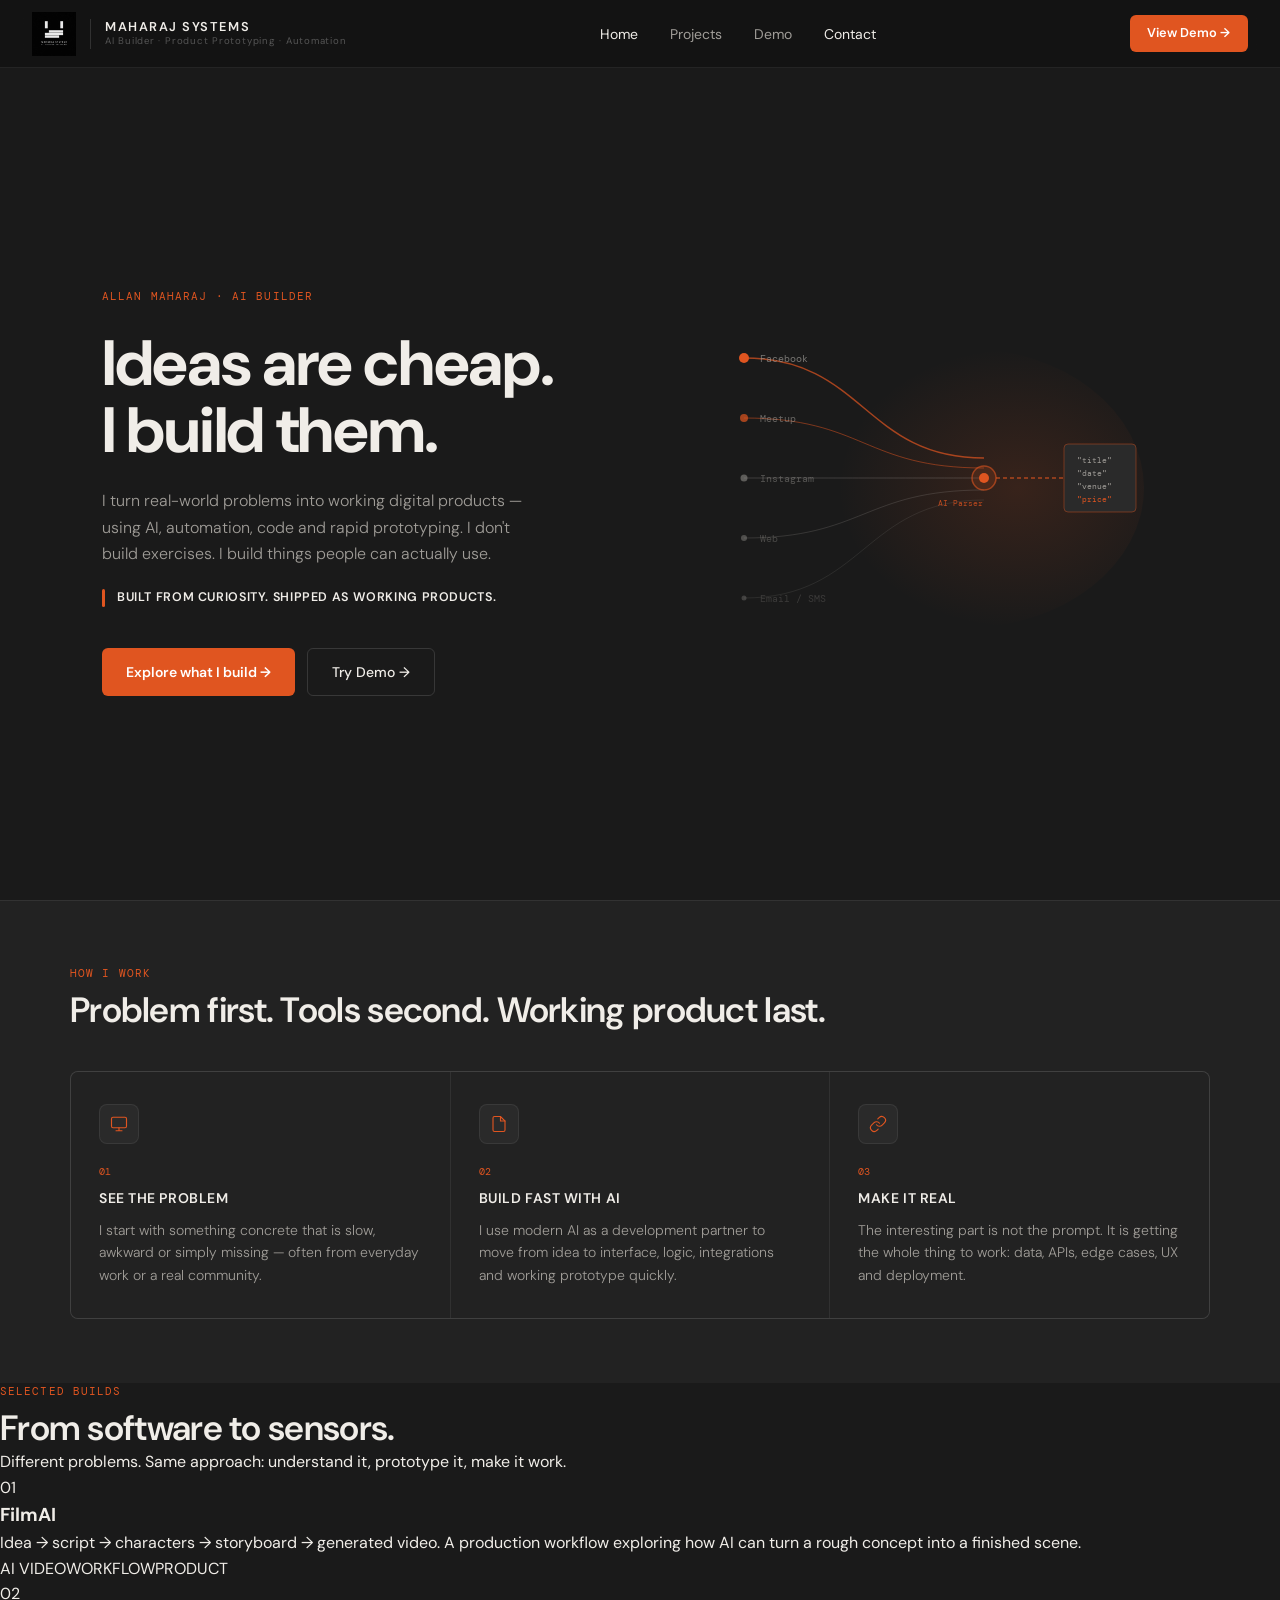
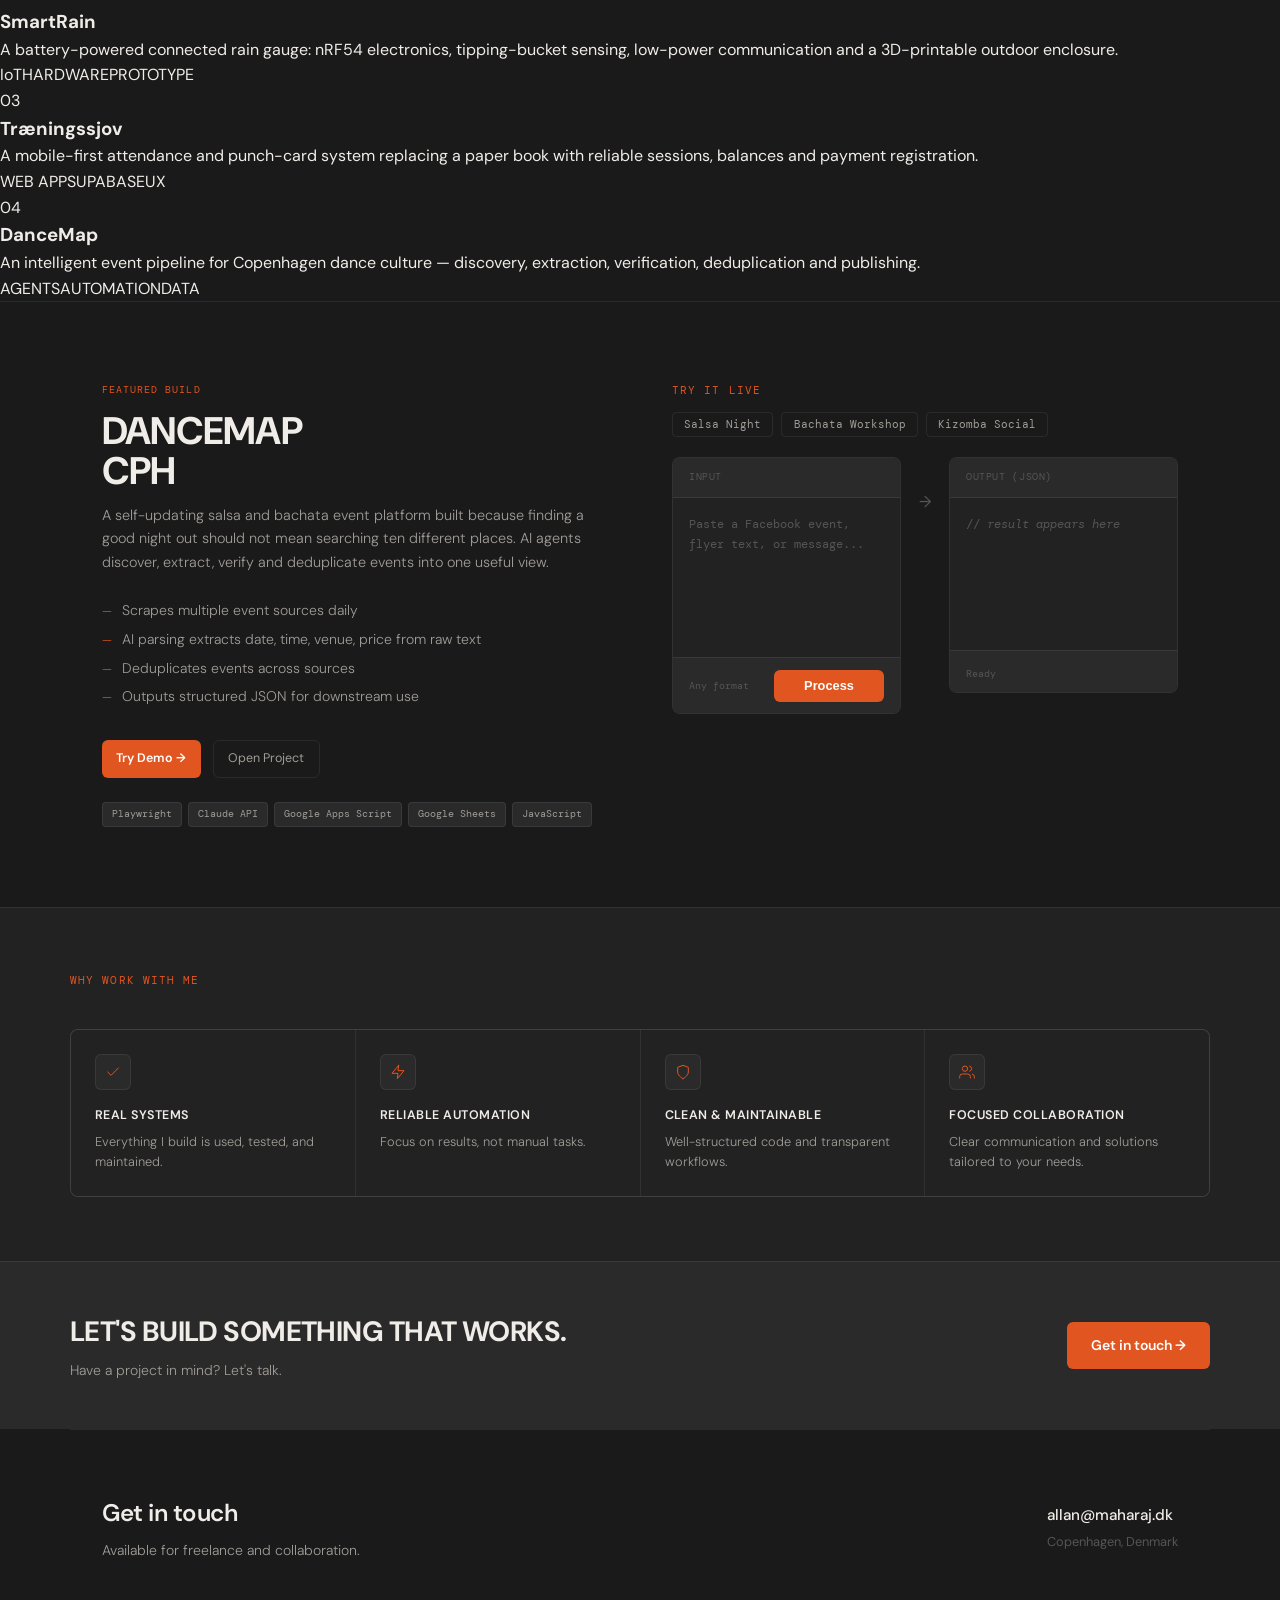
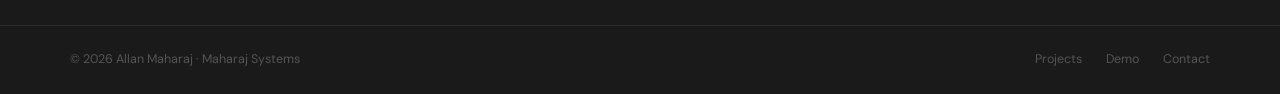
==== commit a8827152: "Refresh homepage positioning and showcase real builds" ====
--- a/index.html
+++ b/index.html
@@ -3,8 +3,8 @@
 <head>
   <meta charset="UTF-8"/>
   <meta name="viewport" content="width=device-width, initial-scale=1.0"/>
-  <title>Maharaj Systems — AI · Automation · Data Pipelines</title>
-  <meta name="description" content="I build automation, data pipelines, and AI-powered tools that turn messy input into structured, usable data."/>
+  <title>Allan Maharaj — AI Builder · Ideas into working products</title>
+  <meta name="description" content="I turn real-world problems into working AI products, automations and prototypes — from idea to usable system."/>
   <link rel="stylesheet" href="styles.css"/>
   <link rel="icon" href="data:image/svg+xml,<svg xmlns='http://www.w3.org/2000/svg' viewBox='0 0 32 32'><rect width='32' height='32' fill='%231a1a1a'/><rect x='4' y='10' width='10' height='12' rx='1' fill='%23e05520'/><rect x='18' y='10' width='10' height='12' rx='1' fill='%23e05520'/></svg>"/>
 </head>
@@ -17,7 +17,7 @@
     <div class="nav-divider"></div>
     <div class="nav-brand">
       <span class="nav-brand-name">Maharaj Systems</span>
-      <span class="nav-brand-tag">AI · Automation · Data Pipelines</span>
+      <span class="nav-brand-tag">AI Builder · Product Prototyping · Automation</span>
     </div>
   </a>
   <ul class="nav-links">
@@ -33,7 +33,7 @@
 <div class="mobile-header">
   <img src="Logo.png" alt="Maharaj Systems" class="mobile-logo"/>
   <div class="mobile-brand-name">Maharaj Systems</div>
-  <div class="mobile-brand-tag">AI · Automation · Data Pipelines</div>
+  <div class="mobile-brand-tag">AI Builder · Product Prototyping · Automation</div>
 </div>
 
 <main>
@@ -41,15 +41,15 @@
   <!-- HERO -->
   <div class="hero">
     <div class="hero-content">
-      <p class="hero-label">AI · Automation · Data Pipelines</p>
-      <h1>AI Systems That<br>Solve Real Problems</h1>
-      <p class="hero-sub">I build automation, data pipelines, and AI-powered tools that turn messy input into structured, usable data.</p>
+      <p class="hero-label">ALLAN MAHARAJ · AI BUILDER</p>
+      <h1>Ideas are cheap.<br><span class="hero-accent">I build them.</span></h1>
+      <p class="hero-sub">I turn real-world problems into working digital products — using AI, automation, code and rapid prototyping. I don't build exercises. I build things people can actually use.</p>
       <div class="hero-proof">
         <div class="hero-proof-bar"></div>
-        <span class="hero-proof-text">Built from real systems — not concepts.</span>
+        <span class="hero-proof-text">Built from curiosity. Shipped as working products.</span>
       </div>
       <div class="hero-actions">
-        <a href="projects.html" class="btn-primary">View Projects →</a>
+        <a href="projects.html" class="btn-primary">Explore what I build →</a>
         <a href="demo.html" class="btn-secondary">Try Demo →</a>
       </div>
     </div>
@@ -93,8 +93,8 @@
   <!-- WHAT I DO -->
   <div class="services-wrap">
     <div class="services-inner">
-      <p class="section-label">What I do</p>
-      <h2 class="section-title">Turn complex input into reliable systems</h2>
+      <p class="section-label">HOW I WORK</p>
+      <h2 class="section-title">Problem first. Tools second. Working product last.</h2>
       <div class="services-grid">
         <div class="svc-card fade-in">
           <div class="svc-icon">
@@ -103,8 +103,8 @@
             </svg>
           </div>
           <div class="svc-num">01</div>
-          <div class="svc-title">AI Automation</div>
-          <p class="svc-desc">End-to-end pipelines that replace manual, repetitive work with scheduled, reliable processes.</p>
+          <div class="svc-title">See the problem</div>
+          <p class="svc-desc">I start with something concrete that is slow, awkward or simply missing — often from everyday work or a real community.</p>
         </div>
         <div class="svc-card fade-in">
           <div class="svc-icon">
@@ -113,8 +113,8 @@
             </svg>
           </div>
           <div class="svc-num">02</div>
-          <div class="svc-title">Data Extraction</div>
-          <p class="svc-desc">Scraping and parsing unstructured data from the web and turning it into clean, structured output.</p>
+          <div class="svc-title">Build fast with AI</div>
+          <p class="svc-desc">I use modern AI as a development partner to move from idea to interface, logic, integrations and working prototype quickly.</p>
         </div>
         <div class="svc-card fade-in">
           <div class="svc-icon">
@@ -123,20 +123,35 @@
             </svg>
           </div>
           <div class="svc-num">03</div>
-          <div class="svc-title">System Integration</div>
-          <p class="svc-desc">Connecting APIs, spreadsheets, and services into workflows that run reliably without manual intervention.</p>
-        </div>
-      </div>
-    </div>
-  </div>
+          <div class="svc-title">Make it real</div>
+          <p class="svc-desc">The interesting part is not the prompt. It is getting the whole thing to work: data, APIs, edge cases, UX and deployment.</p>
+        </div>
+      </div>
+    </div>
+  </div>
+
+
+  <section class="builds-section fade-in">
+    <div class="builds-head">
+      <p class="section-label">SELECTED BUILDS</p>
+      <h2 class="section-title">From software to sensors.</h2>
+      <p class="builds-intro">Different problems. Same approach: understand it, prototype it, make it work.</p>
+    </div>
+    <div class="builds-grid">
+      <article class="build-card build-card-wide"><span class="build-no">01</span><div><h3>FilmAI</h3><p>Idea → script → characters → storyboard → generated video. A production workflow exploring how AI can turn a rough concept into a finished scene.</p><div class="build-tags"><span>AI VIDEO</span><span>WORKFLOW</span><span>PRODUCT</span></div></div></article>
+      <article class="build-card"><span class="build-no">02</span><div><h3>SmartRain</h3><p>A battery-powered connected rain gauge: nRF54 electronics, tipping-bucket sensing, low-power communication and a 3D-printable outdoor enclosure.</p><div class="build-tags"><span>IoT</span><span>HARDWARE</span><span>PROTOTYPE</span></div></div></article>
+      <article class="build-card"><span class="build-no">03</span><div><h3>Træningssjov</h3><p>A mobile-first attendance and punch-card system replacing a paper book with reliable sessions, balances and payment registration.</p><div class="build-tags"><span>WEB APP</span><span>SUPABASE</span><span>UX</span></div></div></article>
+      <article class="build-card build-card-wide"><span class="build-no">04</span><div><h3>DanceMap</h3><p>An intelligent event pipeline for Copenhagen dance culture — discovery, extraction, verification, deduplication and publishing.</p><div class="build-tags"><span>AGENTS</span><span>AUTOMATION</span><span>DATA</span></div></div></article>
+    </div>
+  </section>
 
   <!-- FEATURED PROJECT + DEMO -->
   <div class="featured-wrap">
     <div class="featured-inner">
       <div class="fade-in">
-        <p class="feat-tag">Featured project</p>
-        <h2 class="feat-title">DanceMap<br>Parser</h2>
-        <p class="feat-desc">Extracts structured event data from Facebook events, flyers, and unstructured text using AI. Part of DanceMap CPH — a daily pipeline aggregating Copenhagen dance events.</p>
+        <p class="feat-tag">Featured build</p>
+        <h2 class="feat-title">DanceMap<br>CPH</h2>
+        <p class="feat-desc">A self-updating salsa and bachata event platform built because finding a good night out should not mean searching ten different places. AI agents discover, extract, verify and deduplicate events into one useful view.</p>
         <ul class="feat-bullets">
           <li>Scrapes multiple event sources daily</li>
           <li>AI parsing extracts date, time, venue, price from raw text</li>
@@ -253,7 +268,7 @@
 
 <footer>
   <div class="footer-inner">
-    <div class="footer-copy">© 2025 Maharaj Systems</div>
+    <div class="footer-copy">© 2026 Allan Maharaj · Maharaj Systems</div>
     <div class="footer-links">
       <a href="projects.html">Projects</a>
       <a href="demo.html">Demo</a>
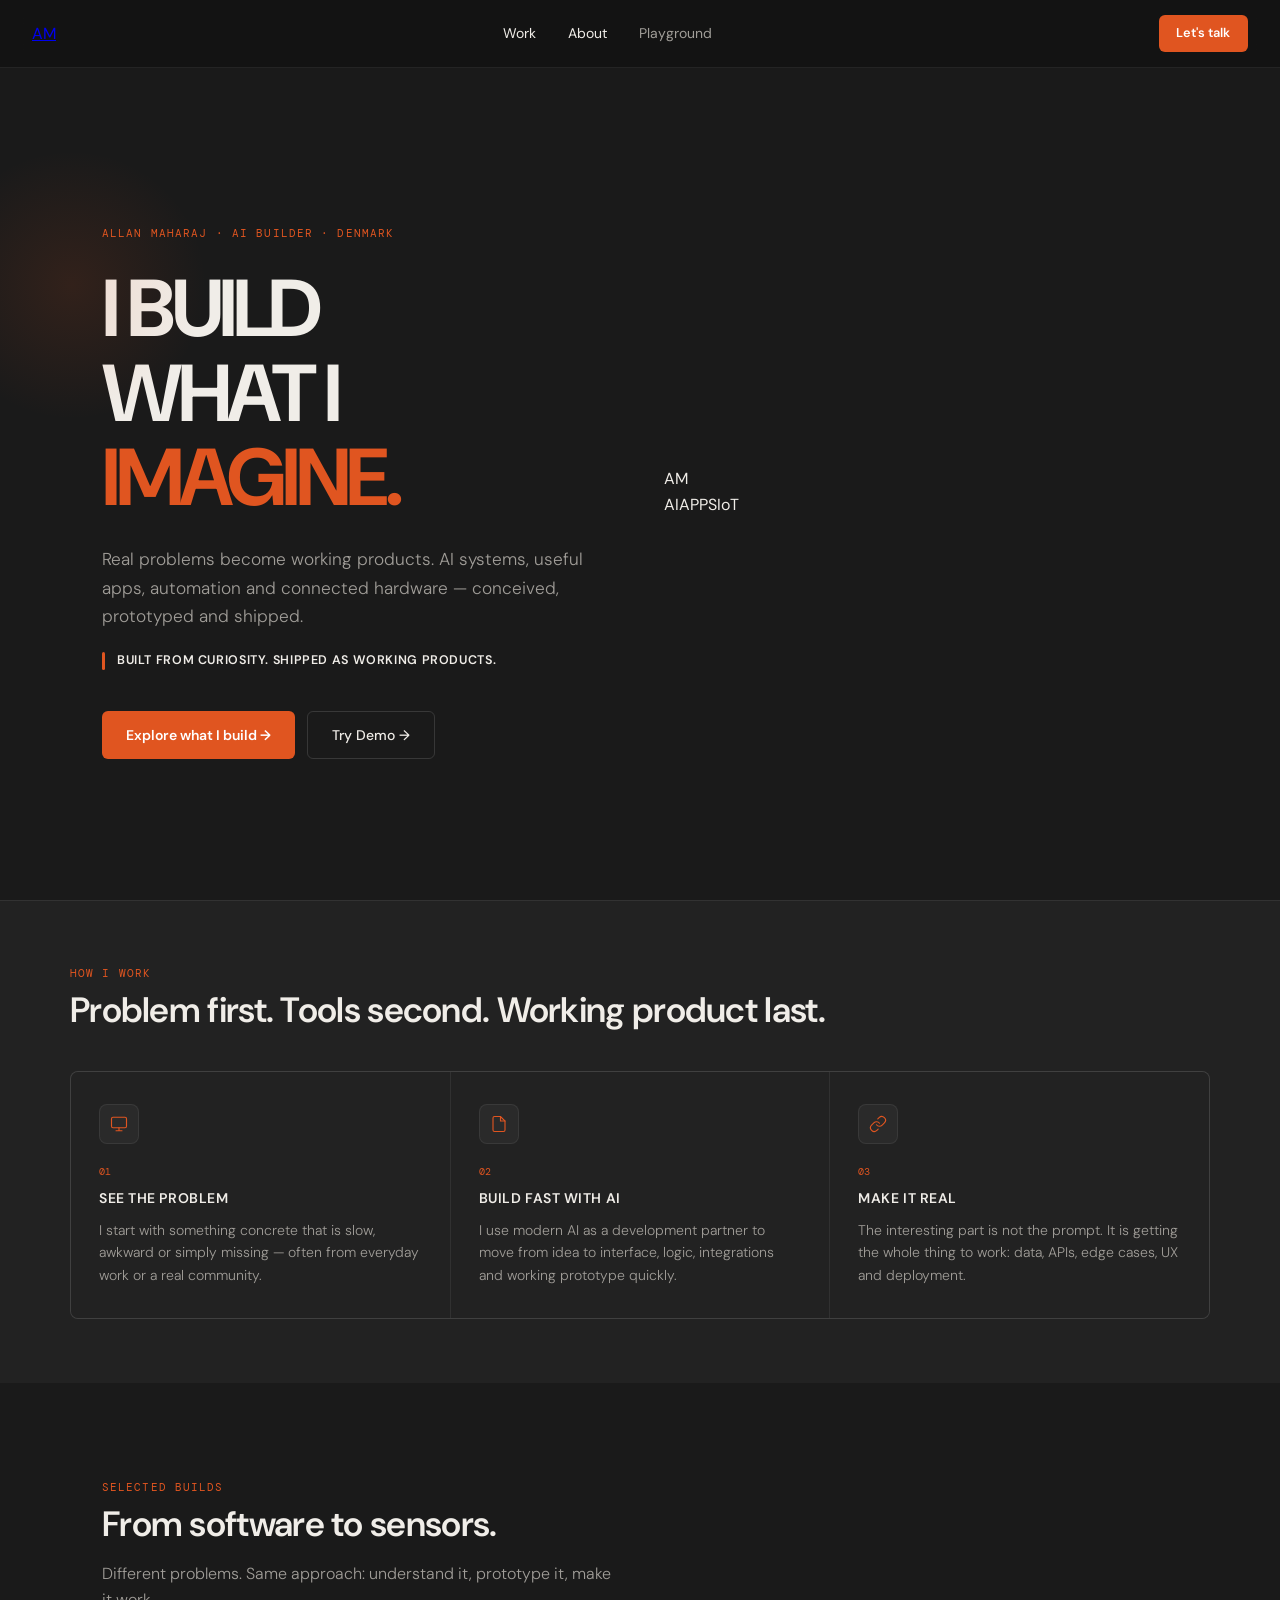
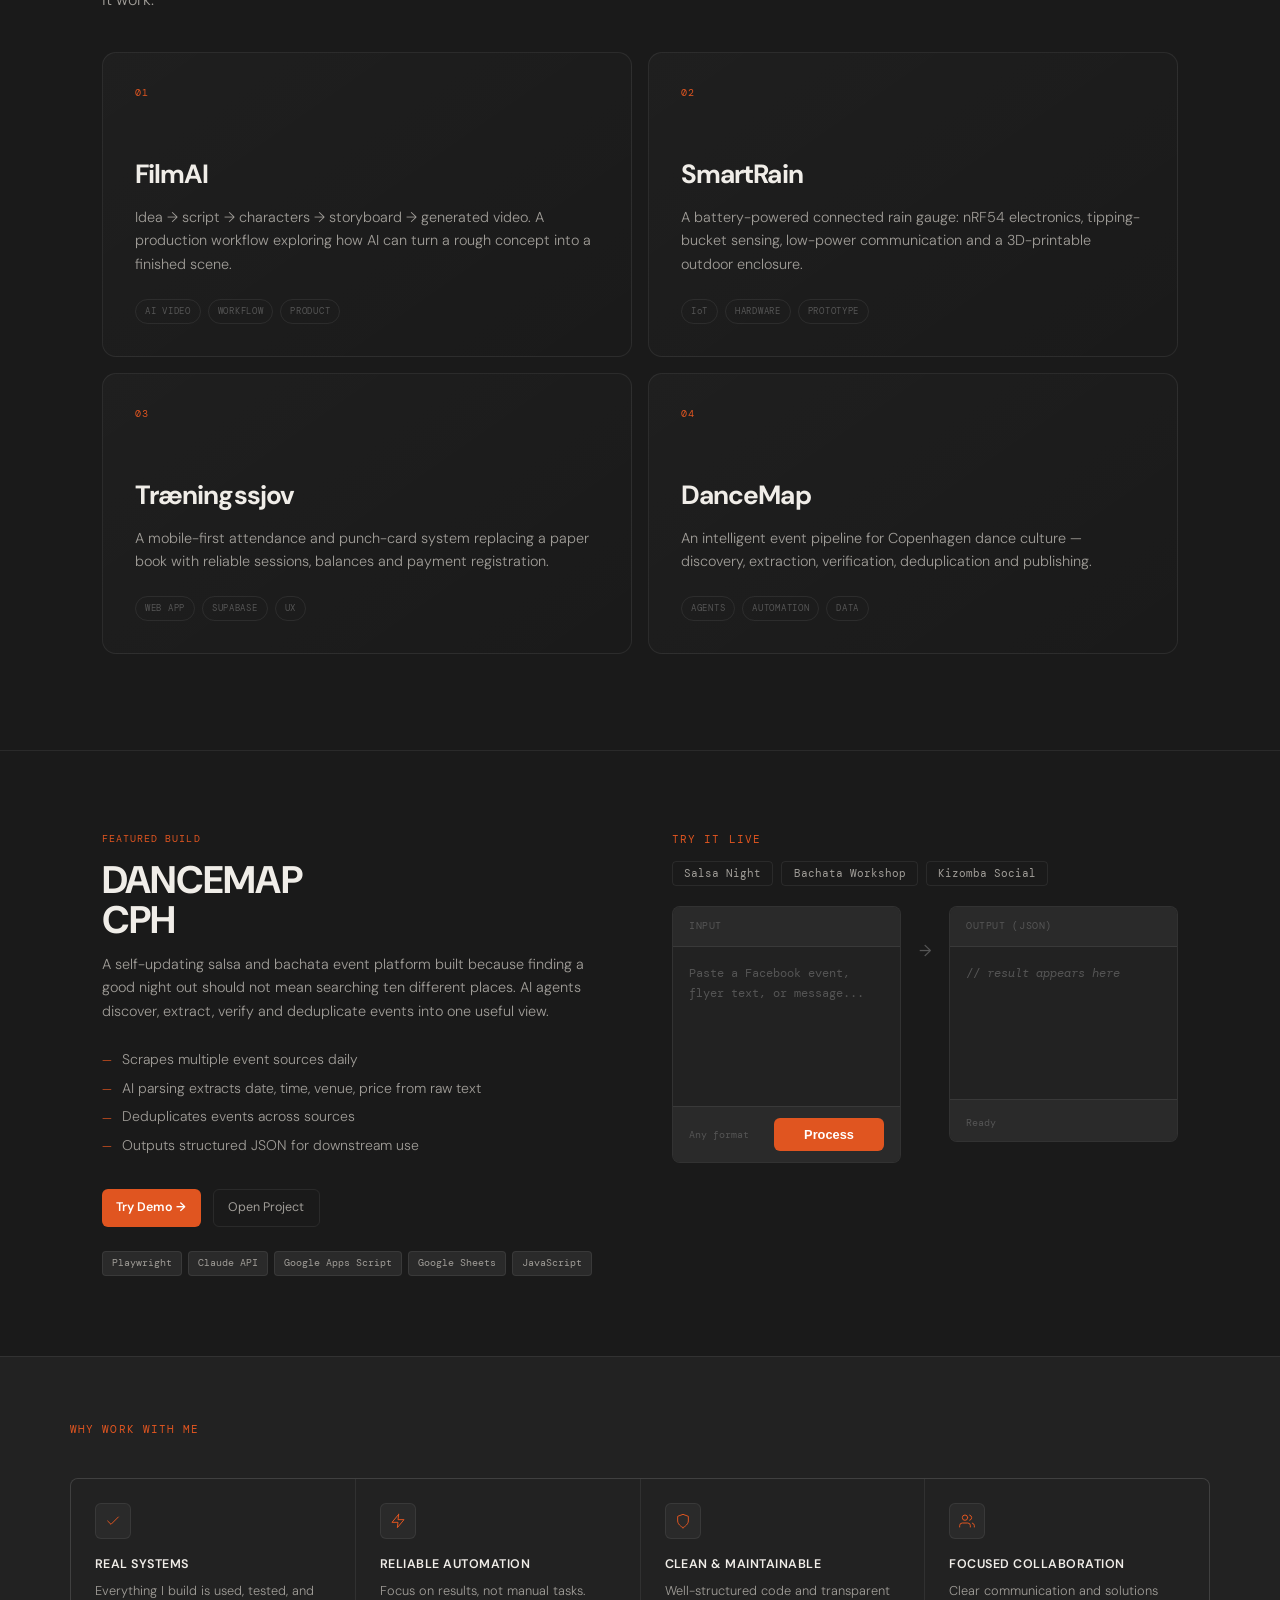
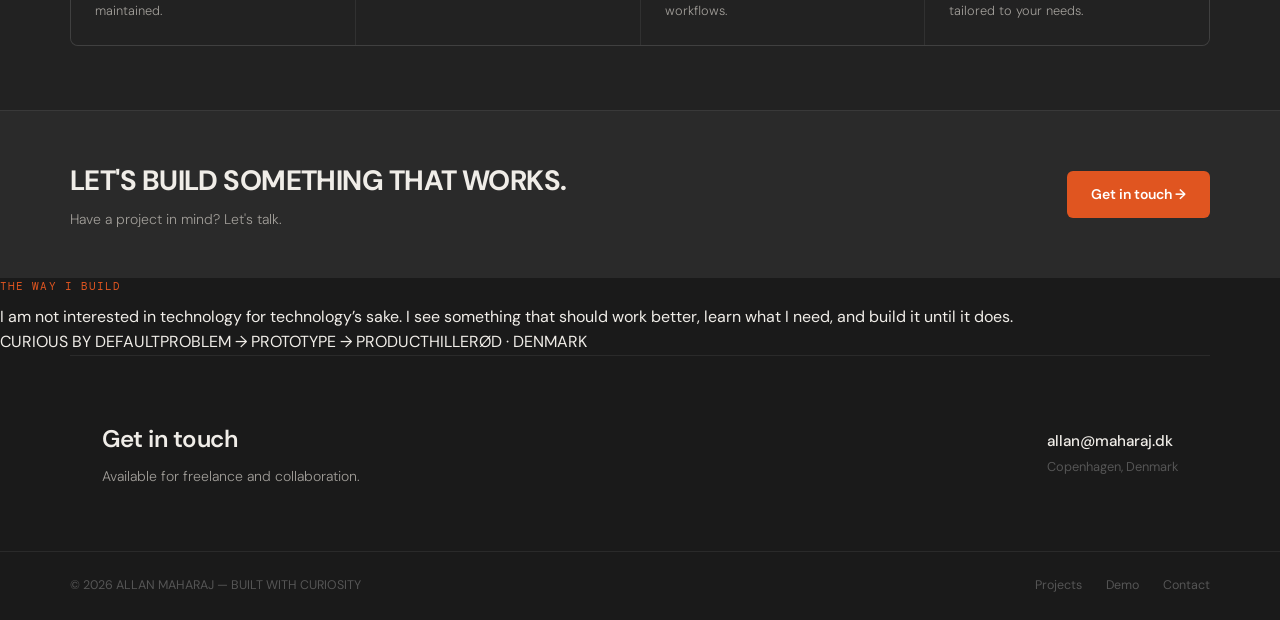
==== commit 716679f5: "Build cinematic V2 experience and new AM identity" ====
--- a/index.html
+++ b/index.html
@@ -8,42 +8,24 @@
   <link rel="stylesheet" href="styles.css"/>
   <link rel="icon" href="data:image/svg+xml,<svg xmlns='http://www.w3.org/2000/svg' viewBox='0 0 32 32'><rect width='32' height='32' fill='%231a1a1a'/><rect x='4' y='10' width='10' height='12' rx='1' fill='%23e05520'/><rect x='18' y='10' width='10' height='12' rx='1' fill='%23e05520'/></svg>"/>
 </head>
-<body>
+<body id="top"><div class="ambient ambient-a"></div><div class="ambient ambient-b"></div><div class="grain"></div>
 
 <!-- DESKTOP NAV -->
-<nav class="site-nav">
-  <a class="nav-logo" href="index.html">
-    <img src="Logo.png" alt="Maharaj Systems" class="nav-logo-img"/>
-    <div class="nav-divider"></div>
-    <div class="nav-brand">
-      <span class="nav-brand-name">Maharaj Systems</span>
-      <span class="nav-brand-tag">AI Builder · Product Prototyping · Automation</span>
-    </div>
-  </a>
-  <ul class="nav-links">
-    <li><a href="index.html" class="active">Home</a></li>
-    <li><a href="projects.html">Projects</a></li>
-    <li><a href="demo.html">Demo</a></li>
-    <li><a href="#contact">Contact</a></li>
-  </ul>
-  <a href="demo.html" class="nav-cta">View Demo →</a>
+<nav class="site-nav liquid-nav" aria-label="Main navigation">
+  <a class="nav-monogram" href="#top" aria-label="Allan Maharaj home"><span>A</span><i></i><span>M</span></a>
+  <div class="nav-links nav-pill-links"><a href="#work">Work</a><a href="#about">About</a><a href="demo.html">Playground</a></div>
+  <a href="mailto:allan@maharaj.dk" class="nav-cta nav-talk"><span class="status-dot"></span>Let's talk</a>
 </nav>
 
 <!-- MOBILE HEADER (logo + brand, sticky top) -->
-<div class="mobile-header">
-  <img src="Logo.png" alt="Maharaj Systems" class="mobile-logo"/>
-  <div class="mobile-brand-name">Maharaj Systems</div>
-  <div class="mobile-brand-tag">AI Builder · Product Prototyping · Automation</div>
-</div>
-
-<main>
+<div class="mobile-header"><a class="nav-monogram" href="#top"><span>A</span><i></i><span>M</span></a><span>AI BUILDER · DK</span></div><main>
 
   <!-- HERO -->
-  <div class="hero">
+  <div class="hero hero-v2">
     <div class="hero-content">
-      <p class="hero-label">ALLAN MAHARAJ · AI BUILDER</p>
-      <h1>Ideas are cheap.<br><span class="hero-accent">I build them.</span></h1>
-      <p class="hero-sub">I turn real-world problems into working digital products — using AI, automation, code and rapid prototyping. I don't build exercises. I build things people can actually use.</p>
+      <p class="hero-label"><span class="status-dot"></span> ALLAN MAHARAJ · AI BUILDER · DENMARK</p>
+      <h1><span class="kinetic-line">I BUILD</span><br><span class="kinetic-line hero-outline">WHAT I</span><br><span class="kinetic-line hero-accent">IMAGINE.</span></h1>
+      <p class="hero-sub">Real problems become working products. AI systems, useful apps, automation and connected hardware — conceived, prototyped and shipped.</p>
       <div class="hero-proof">
         <div class="hero-proof-bar"></div>
         <span class="hero-proof-text">Built from curiosity. Shipped as working products.</span>
@@ -53,40 +35,10 @@
         <a href="demo.html" class="btn-secondary">Try Demo →</a>
       </div>
     </div>
-    <div class="hero-graphic">
-      <svg viewBox="0 0 480 420" fill="none" xmlns="http://www.w3.org/2000/svg">
-        <defs>
-          <radialGradient id="glow" cx="65%" cy="50%" r="50%">
-            <stop offset="0%" stop-color="#e05520" stop-opacity="0.15"/>
-            <stop offset="100%" stop-color="#e05520" stop-opacity="0"/>
-          </radialGradient>
-        </defs>
-        <ellipse cx="300" cy="210" rx="180" ry="140" fill="url(#glow)"/>
-        <path d="M 80 80 C 200 80 200 180 320 180" stroke="#e05520" stroke-width="1.5" stroke-opacity="0.7" fill="none"/>
-        <path d="M 80 140 C 200 140 200 190 320 190" stroke="#e05520" stroke-width="1.0" stroke-opacity="0.5" fill="none"/>
-        <path d="M 80 200 C 200 200 200 200 320 200" stroke="#a09d98" stroke-width="0.8" stroke-opacity="0.35" fill="none"/>
-        <path d="M 80 260 C 200 260 200 212 320 212" stroke="#a09d98" stroke-width="0.8" stroke-opacity="0.28" fill="none"/>
-        <path d="M 80 320 C 200 320 200 222 320 222" stroke="#a09d98" stroke-width="0.7" stroke-opacity="0.2" fill="none"/>
-        <circle cx="80" cy="80"  r="5" fill="#e05520"/>
-        <circle cx="80" cy="140" r="4" fill="#e05520" fill-opacity="0.7"/>
-        <circle cx="80" cy="200" r="3.5" fill="#a09d98" fill-opacity="0.5"/>
-        <circle cx="80" cy="260" r="3" fill="#a09d98" fill-opacity="0.4"/>
-        <circle cx="80" cy="320" r="2.5" fill="#a09d98" fill-opacity="0.3"/>
-        <text x="96" y="84" font-family="DM Mono,monospace" font-size="10" fill="#a09d98" fill-opacity="0.7">Facebook</text>
-        <text x="96" y="144" font-family="DM Mono,monospace" font-size="10" fill="#a09d98" fill-opacity="0.6">Meetup</text>
-        <text x="96" y="204" font-family="DM Mono,monospace" font-size="10" fill="#a09d98" fill-opacity="0.45">Instagram</text>
-        <text x="96" y="264" font-family="DM Mono,monospace" font-size="10" fill="#a09d98" fill-opacity="0.35">Web</text>
-        <text x="96" y="324" font-family="DM Mono,monospace" font-size="10" fill="#a09d98" fill-opacity="0.25">Email / SMS</text>
-        <circle cx="320" cy="200" r="12" fill="#e05520" fill-opacity="0.15" stroke="#e05520" stroke-width="1.5" stroke-opacity="0.6"/>
-        <circle cx="320" cy="200" r="5" fill="#e05520"/>
-        <path d="M 332 200 L 400 200" stroke="#e05520" stroke-width="1.5" stroke-opacity="0.7" stroke-dasharray="4 3"/>
-        <rect x="400" y="166" width="72" height="68" rx="4" fill="#2a2a2a" stroke="#e05520" stroke-width="1" stroke-opacity="0.4"/>
-        <text x="413" y="185" font-family="DM Mono,monospace" font-size="7.5" fill="#a09d98">"title"</text>
-        <text x="413" y="198" font-family="DM Mono,monospace" font-size="7.5" fill="#a09d98">"date"</text>
-        <text x="413" y="211" font-family="DM Mono,monospace" font-size="7.5" fill="#a09d98">"venue"</text>
-        <text x="413" y="224" font-family="DM Mono,monospace" font-size="7.5" fill="#e05520">"price"</text>
-        <text x="296" y="228" font-family="DM Mono,monospace" font-size="8" fill="#e05520" fill-opacity="0.8" text-anchor="middle">AI Parser</text>
-      </svg>
+    <div class="hero-graphic hero-orbit" aria-hidden="true">
+      <div class="orbit-ring orbit-1"></div><div class="orbit-ring orbit-2"></div>
+      <div class="orbit-core"><div class="am-mark"><span>A</span><i></i><span>M</span></div></div>
+      <span class="orbit-chip chip-ai">AI</span><span class="orbit-chip chip-apps">APPS</span><span class="orbit-chip chip-iot">IoT</span>
     </div>
   </div>
 
@@ -131,13 +83,13 @@
   </div>
 
 
-  <section class="builds-section fade-in">
+  <section class="builds-section fade-in" id="work">
     <div class="builds-head">
       <p class="section-label">SELECTED BUILDS</p>
       <h2 class="section-title">From software to sensors.</h2>
       <p class="builds-intro">Different problems. Same approach: understand it, prototype it, make it work.</p>
     </div>
-    <div class="builds-grid">
+    <div class="builds-grid kinetic-projects">
       <article class="build-card build-card-wide"><span class="build-no">01</span><div><h3>FilmAI</h3><p>Idea → script → characters → storyboard → generated video. A production workflow exploring how AI can turn a rough concept into a finished scene.</p><div class="build-tags"><span>AI VIDEO</span><span>WORKFLOW</span><span>PRODUCT</span></div></div></article>
       <article class="build-card"><span class="build-no">02</span><div><h3>SmartRain</h3><p>A battery-powered connected rain gauge: nRF54 electronics, tipping-bucket sensing, low-power communication and a 3D-printable outdoor enclosure.</p><div class="build-tags"><span>IoT</span><span>HARDWARE</span><span>PROTOTYPE</span></div></div></article>
       <article class="build-card"><span class="build-no">03</span><div><h3>Træningssjov</h3><p>A mobile-first attendance and punch-card system replacing a paper book with reliable sessions, balances and payment registration.</p><div class="build-tags"><span>WEB APP</span><span>SUPABASE</span><span>UX</span></div></div></article>
@@ -253,7 +205,7 @@
   </div>
 
   <!-- CONTACT -->
-  <section id="contact" class="contact-section fade-in">
+  <section id="about" class="manifesto-section fade-in"><p class="section-label">THE WAY I BUILD</p><p class="manifesto-copy">I am not interested in technology for technology’s sake. <span>I see something that should work better,</span> learn what I need, and build it until it does.</p><div class="manifesto-meta"><span>CURIOUS BY DEFAULT</span><span>PROBLEM → PROTOTYPE → PRODUCT</span><span>HILLERØD · DENMARK</span></div></section><section id="contact" class="contact-section fade-in">
     <div>
       <h2 class="contact-title">Get in touch</h2>
       <p class="contact-sub">Available for freelance and collaboration.</p>
@@ -268,7 +220,7 @@
 
 <footer>
   <div class="footer-inner">
-    <div class="footer-copy">© 2026 Allan Maharaj · Maharaj Systems</div>
+    <div class="footer-copy">© 2026 ALLAN MAHARAJ — BUILT WITH CURIOSITY</div>
     <div class="footer-links">
       <a href="projects.html">Projects</a>
       <a href="demo.html">Demo</a>
--- a/styles.css
+++ b/styles.css
@@ -1096,3 +1096,25 @@
   .bottom-nav-item { padding: 9px 13px; min-width: 50px; }
   .mobile-logo { width: 72px; height: 72px; }
 }
+
+/* 2026 portfolio refresh */
+.hero-accent{color:var(--accent);position:relative}
+.hero-content{position:relative}
+.hero-content:before{content:"";position:absolute;width:280px;height:280px;left:-170px;top:-80px;background:radial-gradient(circle,rgba(224,85,32,.12),transparent 68%);pointer-events:none}
+.hero h1{font-size:clamp(3rem,6.3vw,5.5rem);max-width:720px;letter-spacing:-.055em}
+.hero-sub{font-size:1.08rem;max-width:560px}
+.builds-section{max-width:1140px;margin:0 auto;padding:6rem 2rem}
+.builds-head{max-width:650px;margin-bottom:2.5rem}
+.builds-intro{color:var(--text2);margin-top:1rem;max-width:520px;font-weight:300}
+.builds-grid{display:grid;grid-template-columns:repeat(2,1fr);gap:1rem}
+.build-card{min-height:280px;border:1px solid var(--border);border-radius:14px;padding:2rem;display:flex;flex-direction:column;justify-content:space-between;background:linear-gradient(145deg,rgba(255,255,255,.025),rgba(255,255,255,.005));transition:transform .25s ease,border-color .25s ease,background .25s ease;overflow:hidden;position:relative}
+.build-card:after{content:"";position:absolute;width:180px;height:180px;border-radius:50%;right:-90px;top:-90px;background:radial-gradient(circle,rgba(224,85,32,.12),transparent 70%);opacity:0;transition:opacity .25s}
+.build-card:hover{transform:translateY(-4px);border-color:rgba(224,85,32,.35);background:linear-gradient(145deg,rgba(224,85,32,.055),rgba(255,255,255,.01))}
+.build-card:hover:after{opacity:1}
+.build-card-wide{grid-column:span 1}
+.build-no{font-family:var(--fm);font-size:.65rem;color:var(--accent);letter-spacing:.1em}
+.build-card h3{font-size:1.65rem;letter-spacing:-.035em;margin:3.2rem 0 .65rem}
+.build-card p{color:var(--text2);font-size:.9rem;line-height:1.65;max-width:470px;font-weight:300}
+.build-tags{display:flex;gap:.45rem;flex-wrap:wrap;margin-top:1.4rem}
+.build-tags span{font-family:var(--fm);font-size:.58rem;letter-spacing:.08em;color:var(--text3);border:1px solid var(--border);border-radius:999px;padding:.25rem .55rem}
+@media(max-width:768px){.builds-section{padding:4rem 1.25rem}.builds-grid{grid-template-columns:1fr}.build-card{min-height:240px}.hero h1{font-size:clamp(2.8rem,14vw,4.4rem)}}
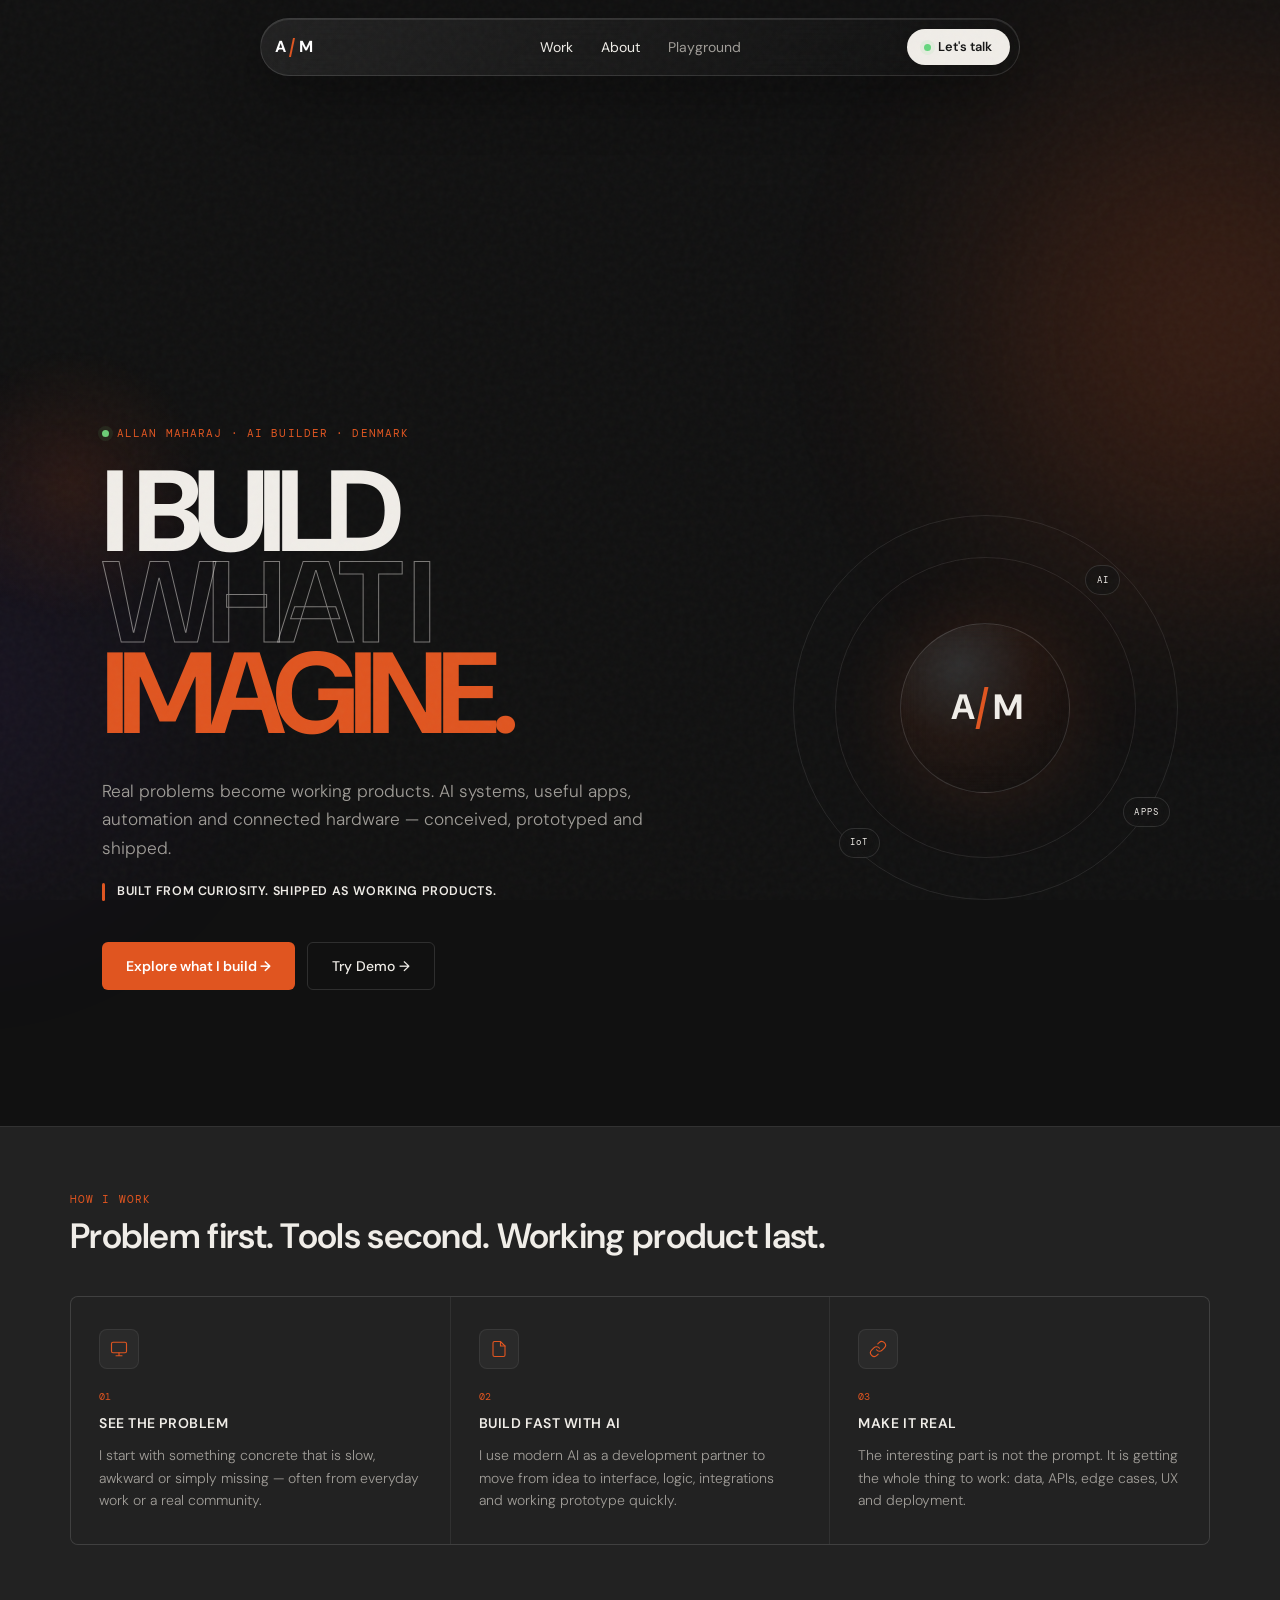
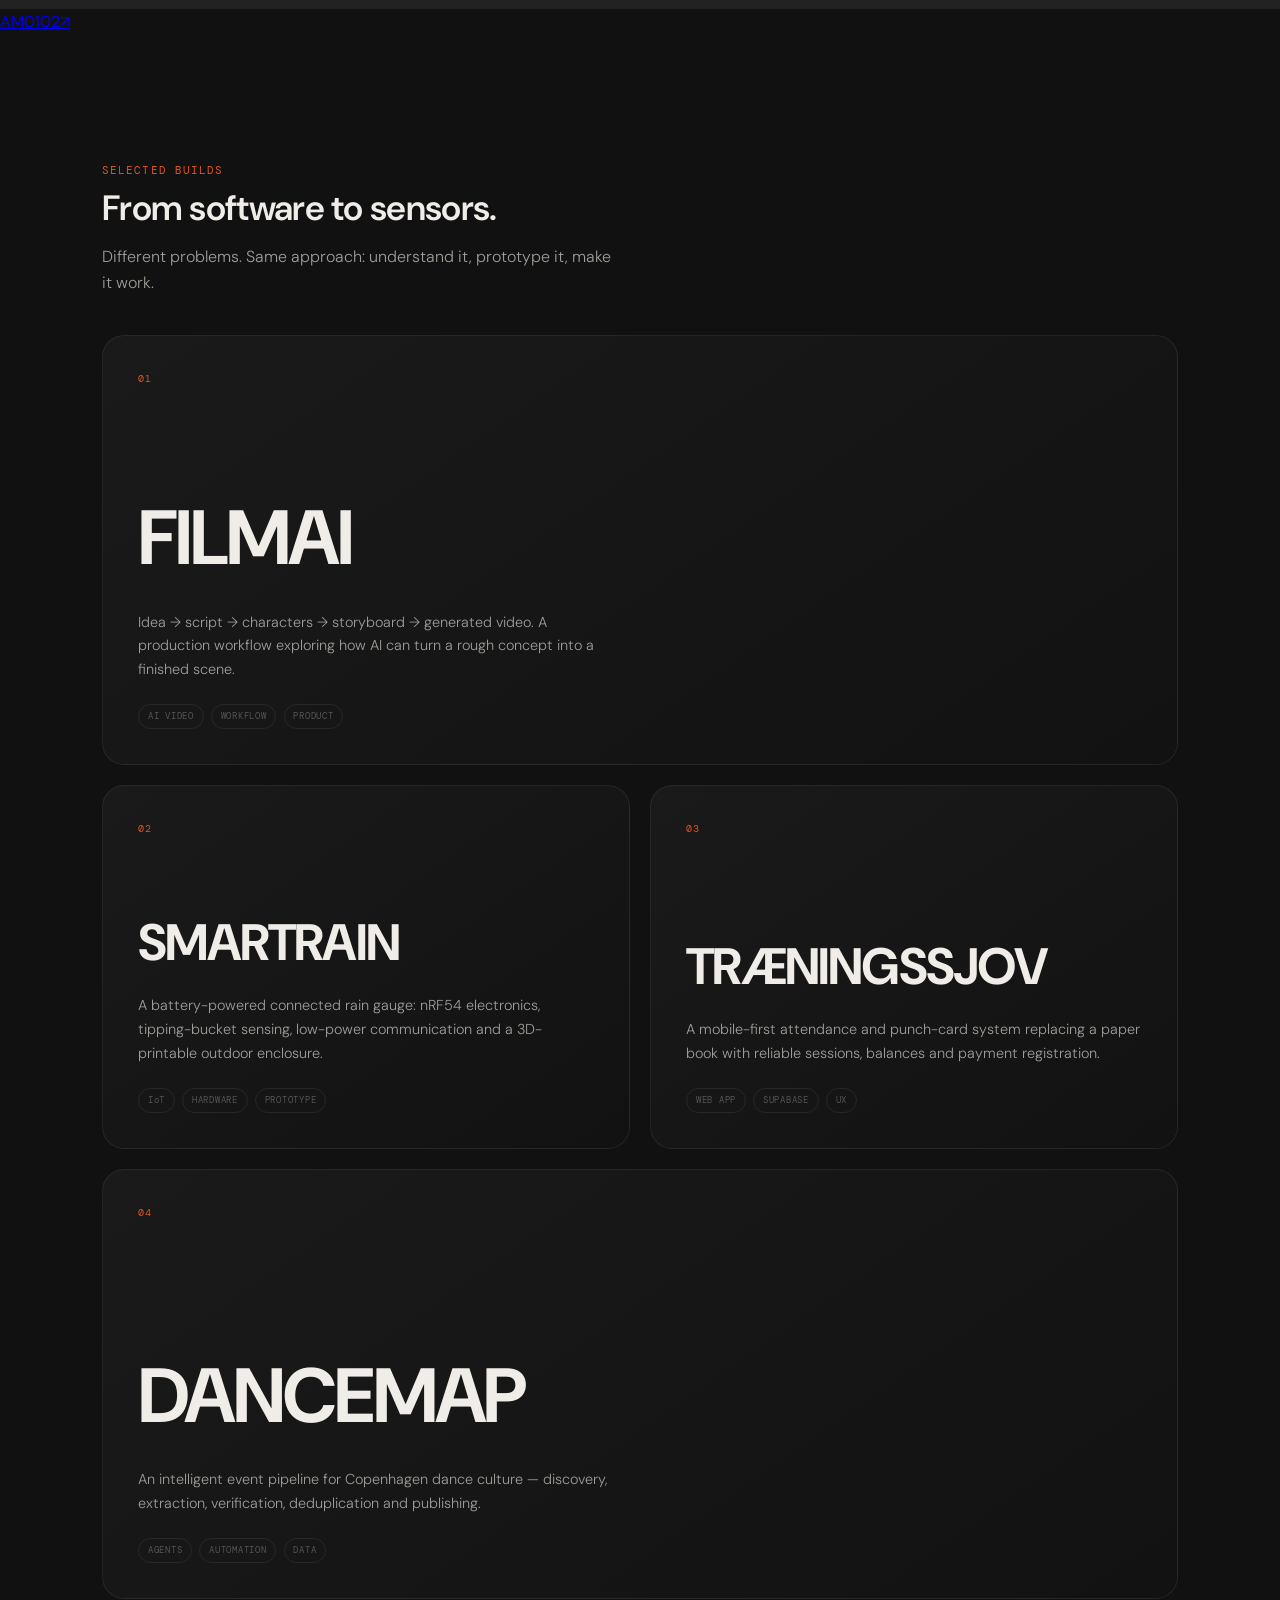
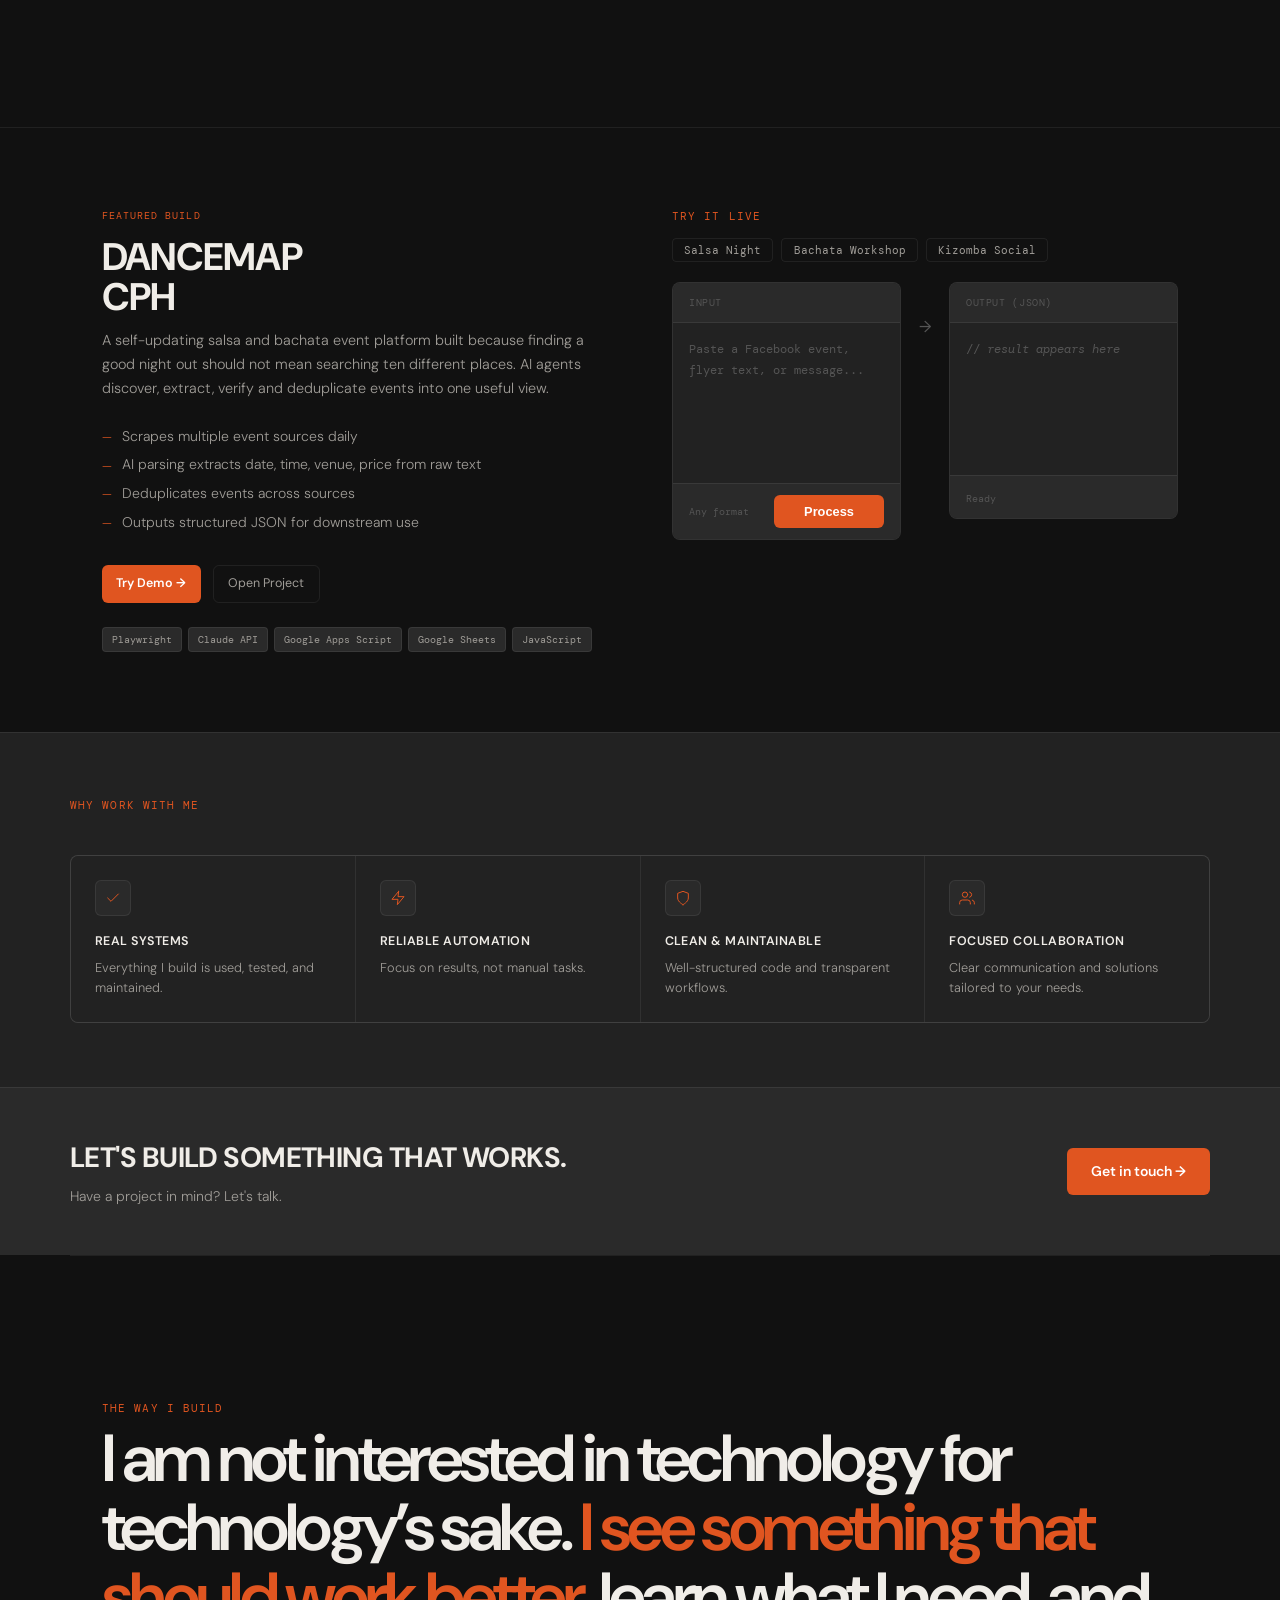
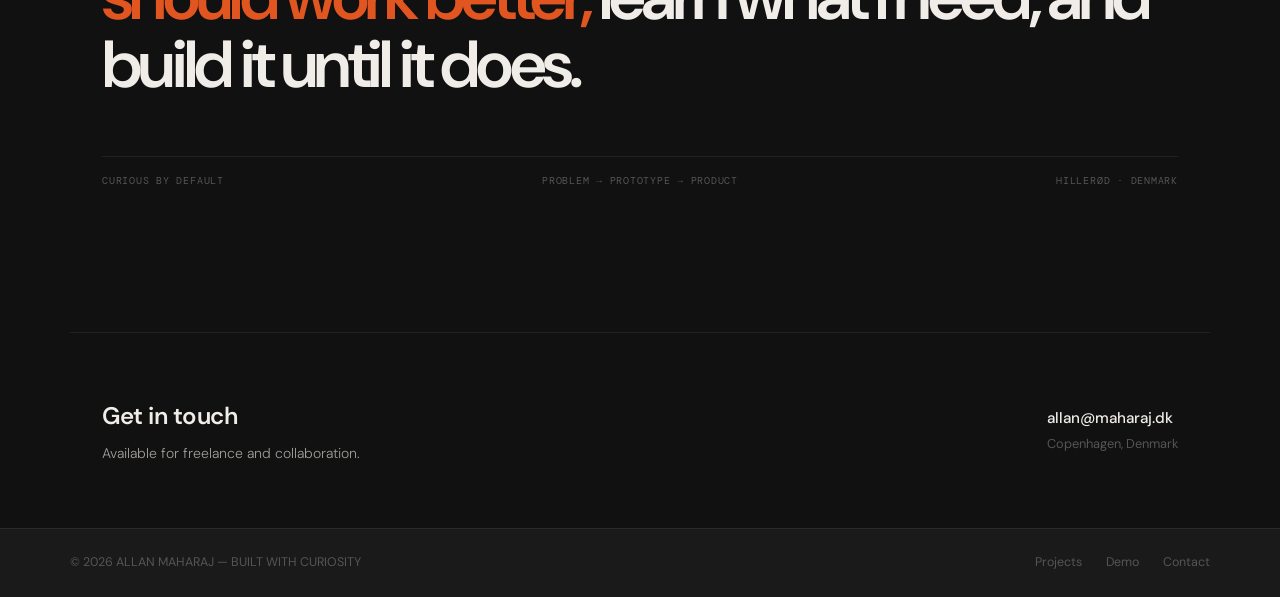
==== commit da5b4789: "Build immersive floating hero and navigation dock" ====
--- a/index.html
+++ b/index.html
@@ -8,7 +8,7 @@
   <link rel="stylesheet" href="styles.css"/>
   <link rel="icon" href="data:image/svg+xml,<svg xmlns='http://www.w3.org/2000/svg' viewBox='0 0 32 32'><rect width='32' height='32' fill='%231a1a1a'/><rect x='4' y='10' width='10' height='12' rx='1' fill='%23e05520'/><rect x='18' y='10' width='10' height='12' rx='1' fill='%23e05520'/></svg>"/>
 </head>
-<body id="top"><div class="ambient ambient-a"></div><div class="ambient ambient-b"></div><div class="grain"></div>
+<body id="top"><div class="ambient ambient-a"></div><div class="ambient ambient-b"></div><div class="grain"></div><canvas id="liquidCanvas" aria-hidden="true"></canvas><div class="cursor-lens" aria-hidden="true"></div>
 
 <!-- DESKTOP NAV -->
 <nav class="site-nav liquid-nav" aria-label="Main navigation">
@@ -83,7 +83,7 @@
   </div>
 
 
-  <section class="builds-section fade-in" id="work">
+  <div class="floating-dock" aria-label="Quick navigation"><a href="#top" data-tip="Home">AM</a><a href="#work" data-tip="Work">01</a><a href="#about" data-tip="About">02</a><a href="mailto:allan@maharaj.dk" data-tip="Talk">↗</a></div><section class="builds-section fade-in" id="work">
     <div class="builds-head">
       <p class="section-label">SELECTED BUILDS</p>
       <h2 class="section-title">From software to sensors.</h2>
--- a/styles.css
+++ b/styles.css
@@ -1118,3 +1118,19 @@
 .build-tags{display:flex;gap:.45rem;flex-wrap:wrap;margin-top:1.4rem}
 .build-tags span{font-family:var(--fm);font-size:.58rem;letter-spacing:.08em;color:var(--text3);border:1px solid var(--border);border-radius:999px;padding:.25rem .55rem}
 @media(max-width:768px){.builds-section{padding:4rem 1.25rem}.builds-grid{grid-template-columns:1fr}.build-card{min-height:240px}.hero h1{font-size:clamp(2.8rem,14vw,4.4rem)}}
+
+/* STATE OF ART V2 */
+:root{--glass:rgba(22,22,22,.62)}
+body{background:#111;position:relative}.grain{position:fixed;inset:0;z-index:999;pointer-events:none;opacity:.035;background-image:url("data:image/svg+xml,%3Csvg viewBox='0 0 180 180' xmlns='http://www.w3.org/2000/svg'%3E%3Cfilter id='n'%3E%3CfeTurbulence type='fractalNoise' baseFrequency='.85' numOctaves='4' stitchTiles='stitch'/%3E%3C/filter%3E%3Crect width='100%25' height='100%25' filter='url(%23n)' opacity='.9'/%3E%3C/svg%3E")}
+.ambient{position:fixed;border-radius:50%;filter:blur(110px);pointer-events:none;opacity:.18;z-index:-1}.ambient-a{width:480px;height:480px;background:#e05520;right:-180px;top:10vh}.ambient-b{width:360px;height:360px;background:#7a3cff;left:-220px;top:58vh;opacity:.08}
+.liquid-nav{top:18px;left:50%;right:auto;transform:translateX(-50%);width:min(760px,calc(100% - 48px));height:58px;border:1px solid rgba(255,255,255,.12);border-radius:999px;background:linear-gradient(135deg,rgba(40,40,40,.72),rgba(16,16,16,.52));box-shadow:0 18px 55px rgba(0,0,0,.35),inset 0 1px 0 rgba(255,255,255,.1);backdrop-filter:blur(24px) saturate(145%);padding:7px 9px 7px 14px}
+.nav-monogram{display:flex;align-items:center;gap:4px;color:#fff;text-decoration:none;font-weight:700;letter-spacing:-.08em;font-size:1rem}.nav-monogram i,.am-mark i{display:block;width:2px;height:19px;background:var(--accent);transform:skew(-12deg);margin:0 2px}
+.nav-pill-links{position:absolute;left:50%;transform:translateX(-50%);gap:.25rem}.nav-pill-links a{padding:.45rem .75rem;border-radius:999px}.nav-pill-links a:hover{background:rgba(255,255,255,.07)}
+.nav-talk{border-radius:999px;background:#f0ede8;color:#151515;display:flex;gap:7px;align-items:center}.nav-talk:hover{background:#fff}.status-dot{width:7px;height:7px;border-radius:50%;display:inline-block;background:#64d77d;box-shadow:0 0 0 4px rgba(100,215,125,.09)}
+.hero-v2{min-height:100svh;padding-top:8rem;grid-template-columns:1.25fr .75fr}.hero-v2 h1{font-size:clamp(4.1rem,9vw,8rem);line-height:.79;letter-spacing:-.075em;text-transform:uppercase}.kinetic-line{display:inline-block}.hero-outline{color:transparent;-webkit-text-stroke:1px rgba(240,237,232,.48)}.hero-v2 .hero-sub{max-width:600px;font-size:1.08rem;margin-top:2.3rem}.hero-v2 .hero-label{display:flex;align-items:center;gap:8px}
+.hero-orbit{position:relative;aspect-ratio:1;display:grid;place-items:center;isolation:isolate}.orbit-ring{position:absolute;border:1px solid rgba(255,255,255,.09);border-radius:50%;animation:orbitPulse 6s ease-in-out infinite}.orbit-1{width:78%;height:78%}.orbit-2{width:100%;height:100%;animation-delay:-3s}.orbit-core{width:170px;height:170px;border-radius:50%;display:grid;place-items:center;background:radial-gradient(circle at 35% 25%,rgba(255,255,255,.12),rgba(224,85,32,.08) 45%,rgba(0,0,0,.25));border:1px solid rgba(255,255,255,.14);box-shadow:0 0 80px rgba(224,85,32,.14);backdrop-filter:blur(15px)}.am-mark{display:flex;align-items:center;gap:7px;font-size:2.2rem;font-weight:700;letter-spacing:-.1em}.am-mark i{height:42px;width:4px}.orbit-chip{position:absolute;font-family:var(--fm);font-size:.58rem;letter-spacing:.12em;border:1px solid rgba(255,255,255,.12);padding:.42rem .65rem;border-radius:999px;background:rgba(20,20,20,.58);backdrop-filter:blur(10px)}.chip-ai{top:13%;right:15%}.chip-apps{bottom:19%;right:2%}.chip-iot{bottom:11%;left:12%}
+@keyframes orbitPulse{50%{transform:scale(1.035);opacity:.55}}
+.builds-section{padding-top:8rem;padding-bottom:8rem}.kinetic-projects{gap:1.25rem}.build-card{min-height:360px;border-radius:22px;padding:2.2rem;background:linear-gradient(145deg,rgba(255,255,255,.04),rgba(255,255,255,.008));transform-style:preserve-3d}.build-card h3{font-size:clamp(2rem,4vw,3.6rem);margin-top:4rem;text-transform:uppercase}.build-card:nth-child(1),.build-card:nth-child(4){grid-column:span 2;min-height:430px}.build-card:nth-child(1) h3,.build-card:nth-child(4) h3{font-size:clamp(3rem,6vw,5.5rem)}.build-card:hover{transform:translateY(-7px) scale(.997)}
+.manifesto-section{max-width:1140px;margin:0 auto;padding:9rem 2rem;border-top:1px solid var(--border)}.manifesto-copy{font-size:clamp(2.4rem,5.2vw,5rem);line-height:1.03;letter-spacing:-.055em;font-weight:600;max-width:1080px}.manifesto-copy span{color:var(--accent)}.manifesto-meta{margin-top:3.5rem;padding-top:1rem;border-top:1px solid var(--border);display:flex;justify-content:space-between;color:var(--text3);font-family:var(--fm);font-size:.6rem;letter-spacing:.08em}
+@media(max-width:768px){.liquid-nav{display:none}.mobile-header{padding:.75rem 1.1rem;flex-direction:row;justify-content:space-between}.mobile-header span{font-family:var(--fm);font-size:.55rem;color:var(--text3);letter-spacing:.1em}.mobile-logo,.mobile-brand-name,.mobile-brand-tag{display:none}.hero-v2{padding-top:4.5rem}.hero-v2 h1{font-size:clamp(3.55rem,17vw,5.5rem)}.hero-orbit{display:none}.build-card:nth-child(1),.build-card:nth-child(4){grid-column:span 1;min-height:300px}.build-card,.build-card:nth-child(1),.build-card:nth-child(4){min-height:300px}.build-card h3,.build-card:nth-child(1) h3,.build-card:nth-child(4) h3{font-size:2.4rem}.manifesto-section{padding:6rem 1.25rem}.manifesto-meta{flex-direction:column;gap:.6rem}}
+@media(prefers-reduced-motion:reduce){*,*::before,*::after{animation-duration:.01ms!important;animation-iteration-count:1!important;scroll-behavior:auto!important}}
